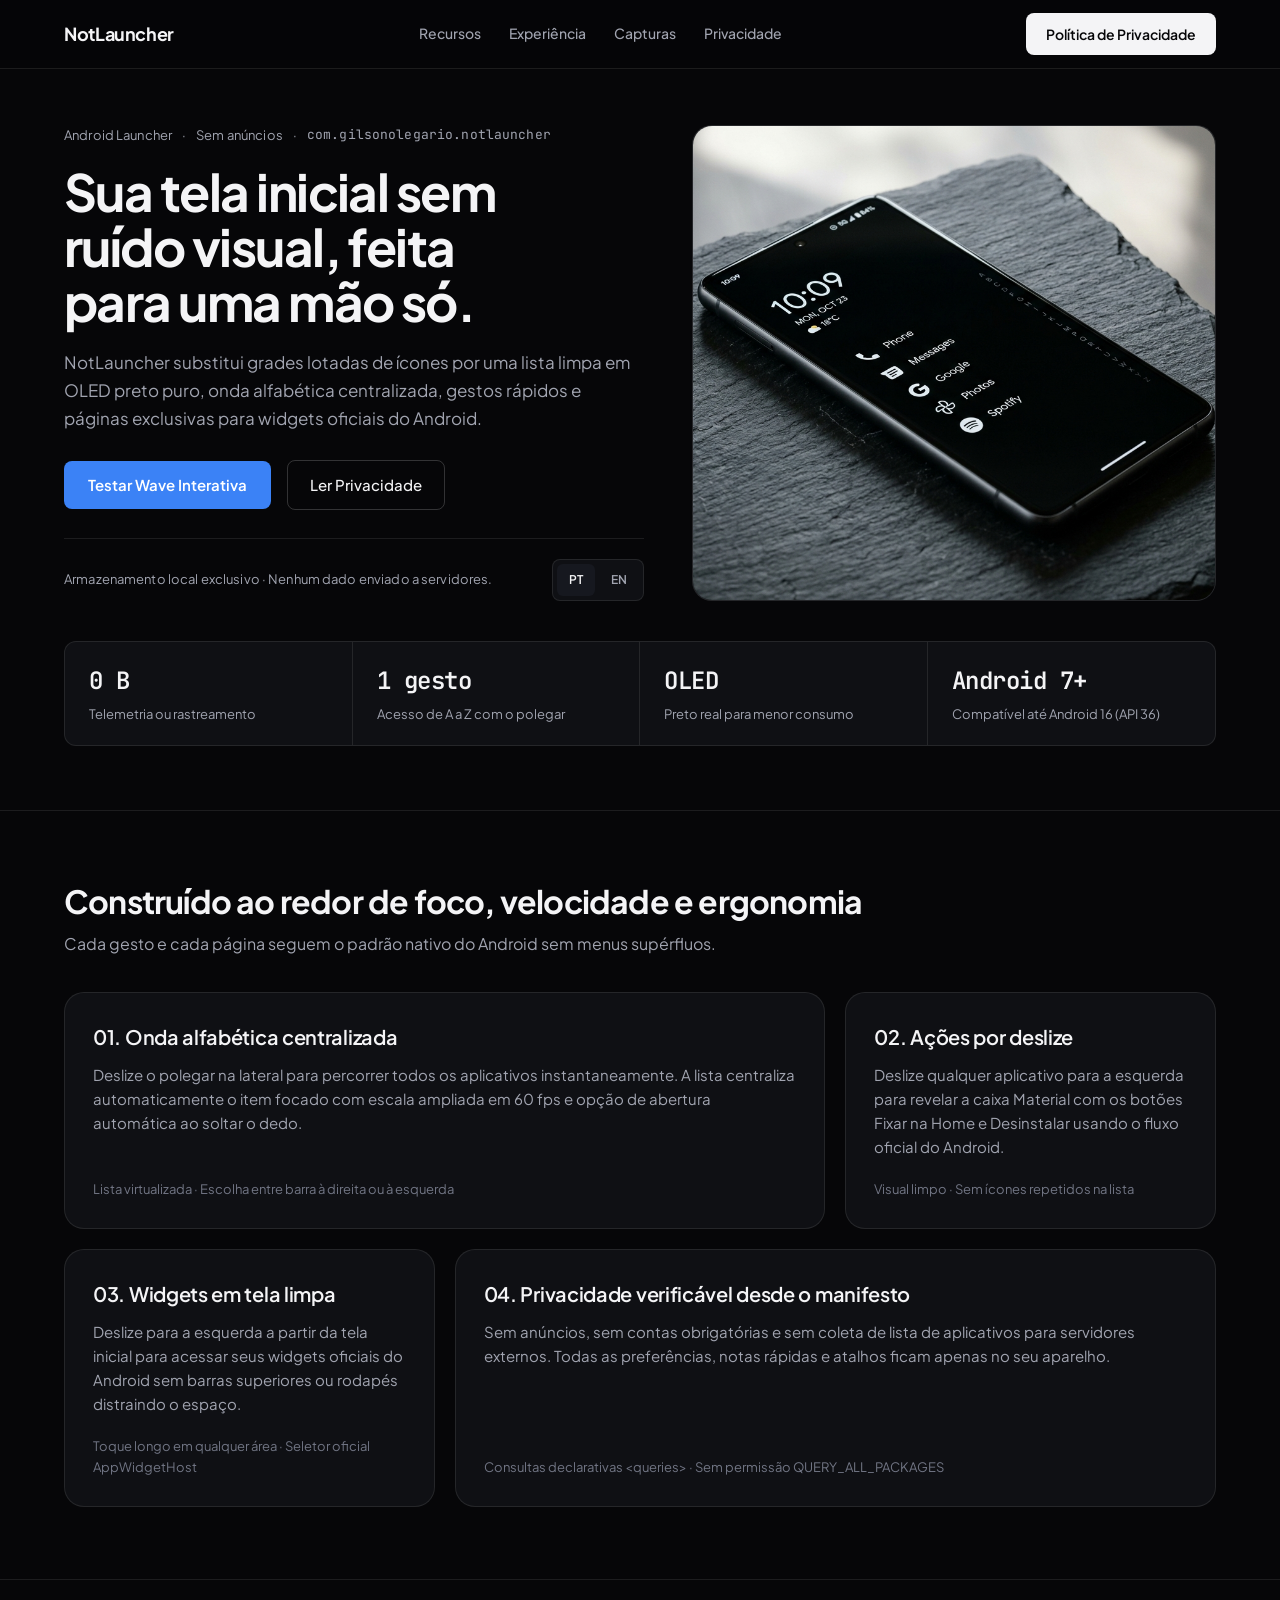
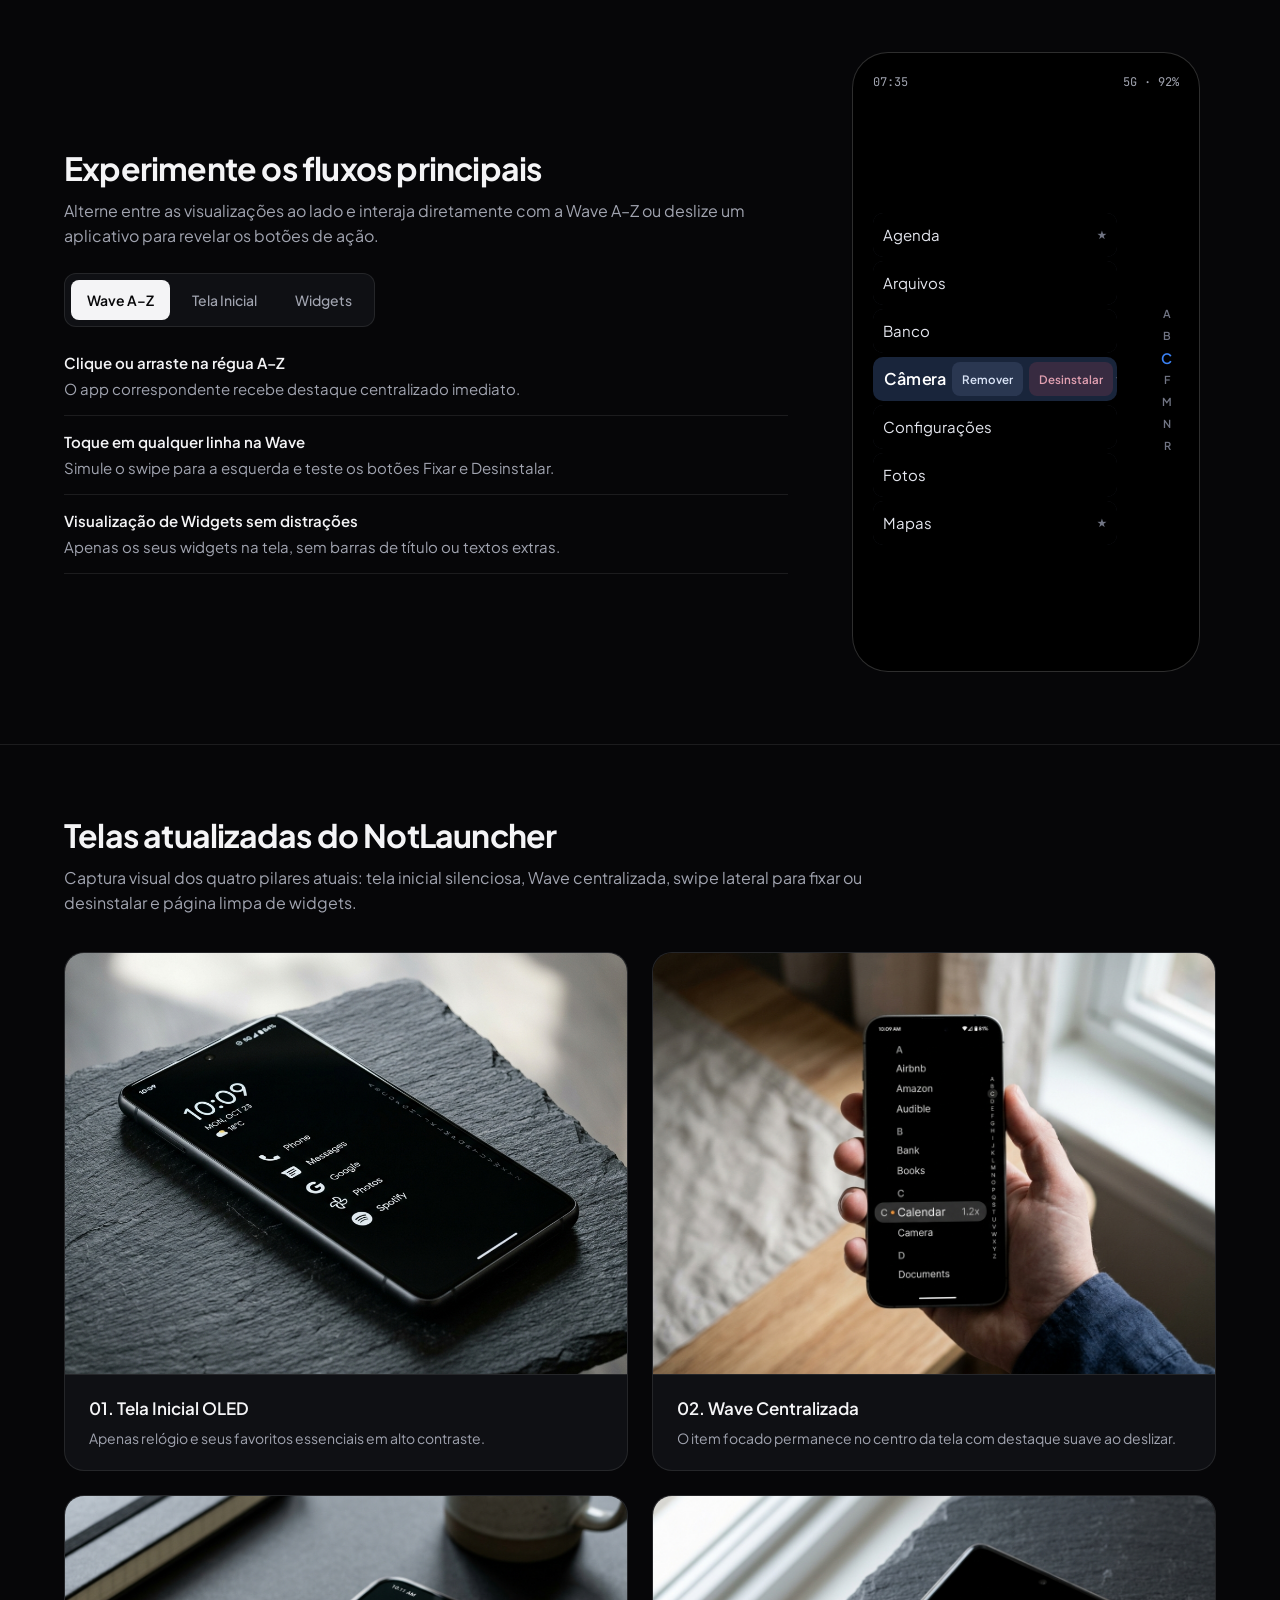
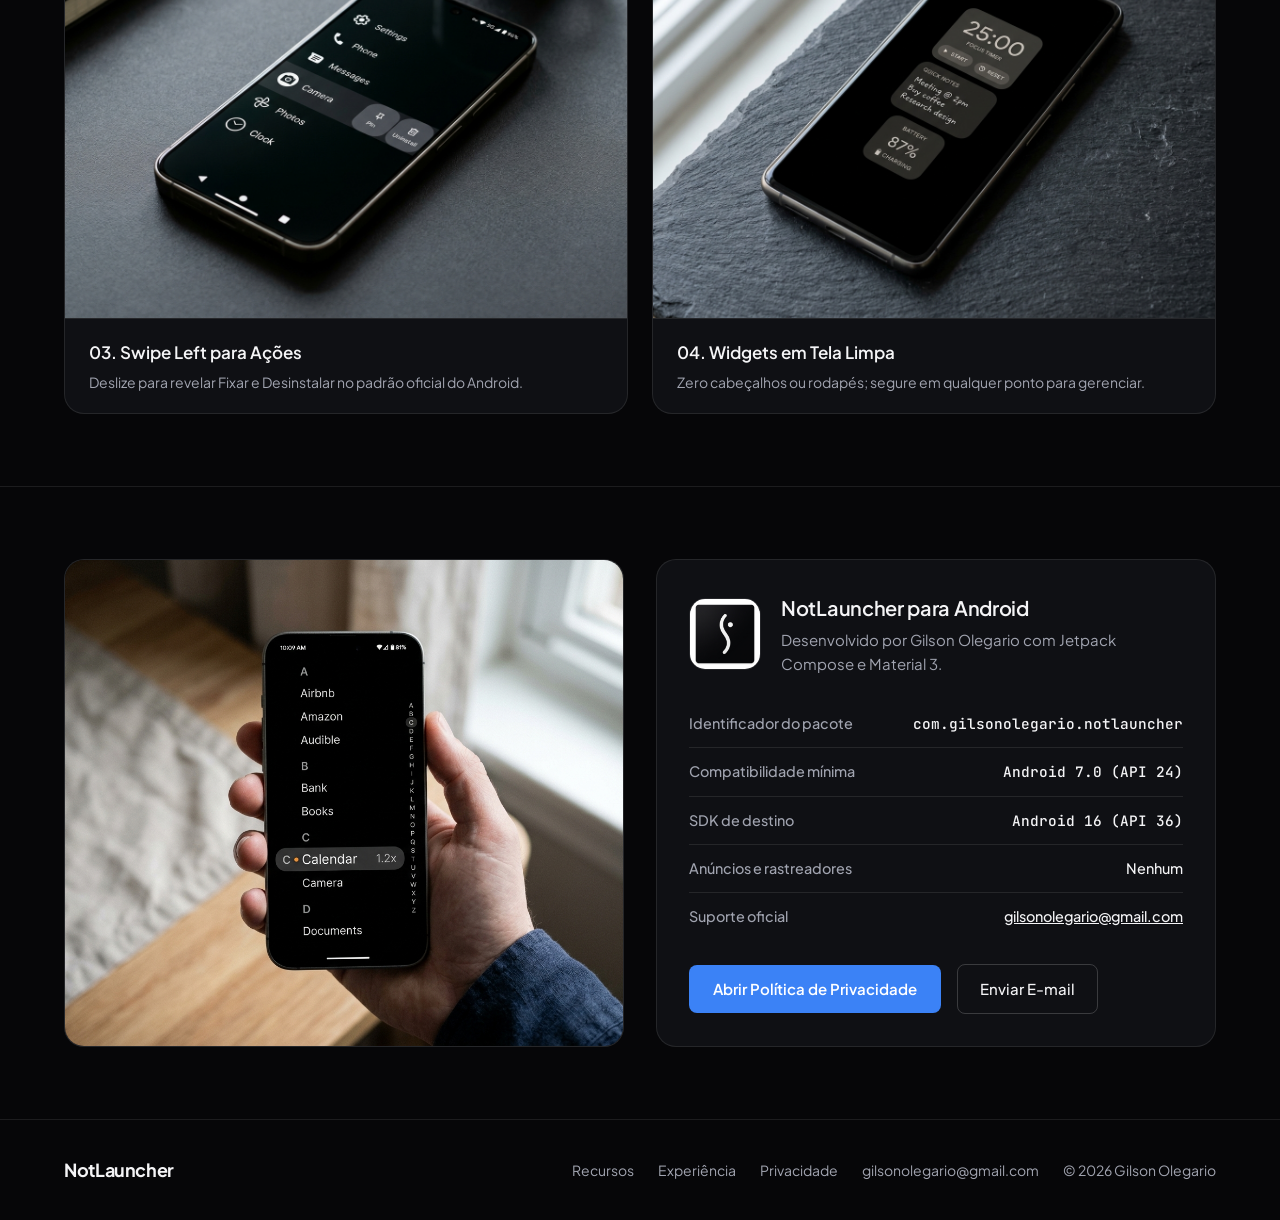
==== index.html @ 13143397 "Site estático do NotLauncher" ====
<!doctype html>
<html lang="pt-BR">
  <head>
    <meta charset="UTF-8" />
    <meta name="viewport" content="width=device-width, initial-scale=1.0" />
    <title>NotLauncher — Minimalist Android Launcher</title>
    <meta
      name="description"
      content="Launcher minimalista OLED preto puro para Android com onda alfabética centralizada, ações rápidas por deslize e widgets nativos em tela limpa."
    />
    <meta property="og:title" content="NotLauncher — Minimalist Android Launcher" />
    <meta
      property="og:description"
      content="Launcher minimalista OLED preto puro para Android com onda alfabética centralizada, ações rápidas por deslize e widgets nativos em tela limpa."
    />
    <meta property="og:type" content="website" />
    <link rel="icon" type="image/jpeg" href="./assets/app-icon.jpg" />
    <link rel="preconnect" href="https://fonts.googleapis.com" />
    <link rel="preconnect" href="https://fonts.gstatic.com" crossorigin />
    <link
      href="https://fonts.googleapis.com/css2?family=JetBrains+Mono:wght@400;500&family=Plus+Jakarta+Sans:wght@400;500;600;700&display=swap"
      rel="stylesheet"
    />
    <link rel="stylesheet" href="./styles.css" />
  </head>
  <body>
    <header class="site-header">
      <div class="container topbar">
        <a href="./index.html" class="brand-wordmark">NotLauncher</a>

        <nav class="nav-links" aria-label="Navegação principal">
          <a href="#recursos" data-i18n="nav_features">Recursos</a>
          <a href="#experiencia" data-i18n="nav_experience">Experiência</a>
          <a href="#screenshots" data-i18n="nav_shots">Capturas</a>
          <a href="./privacy.html" data-i18n="nav_privacy">Privacidade</a>
        </nav>

        <a href="./privacy.html" class="topbar-cta" data-i18n="nav_cta">Política de Privacidade</a>

        <button
          type="button"
          class="mobile-menu-btn"
          id="mobileMenuBtn"
          aria-expanded="false"
          aria-controls="mobileDrawer"
          aria-label="Abrir menu"
        >
          <svg width="20" height="20" viewBox="0 0 24 24" fill="none" stroke="currentColor" stroke-width="2">
            <line x1="4" y1="7" x2="20" y2="7" />
            <line x1="4" y1="12" x2="20" y2="12" />
            <line x1="4" y1="17" x2="20" y2="17" />
          </svg>
        </button>
      </div>

      <div class="mobile-drawer" id="mobileDrawer">
        <a href="#recursos" data-i18n="nav_features">Recursos</a>
        <a href="#experiencia" data-i18n="nav_experience">Experiência</a>
        <a href="#screenshots" data-i18n="nav_shots">Capturas</a>
        <a href="./privacy.html" data-i18n="nav_privacy">Privacidade</a>
      </div>
    </header>

    <main>
      <section class="hero-section">
        <div class="container">
          <div class="hero-grid">
            <div class="hero-copy">
              <div>
                <div class="meta-line">
                  <span>Android Launcher</span>
                  <span aria-hidden="true">·</span>
                  <span data-i18n="meta_free">Sem anúncios</span>
                  <span aria-hidden="true">·</span>
                  <span class="mono">com.gilsonolegario.notlauncher</span>
                </div>

                <h1 class="hero-title" style="margin-top: 18px" data-i18n="hero_title">
                  Sua tela inicial sem ruído visual, feita para uma mão só.
                </h1>

                <p class="hero-subtitle" style="margin-top: 18px" data-i18n="hero_subtitle">
                  NotLauncher substitui grades lotadas de ícones por uma lista limpa em OLED preto puro, onda alfabética centralizada, gestos rápidos e páginas exclusivas para widgets oficiais do Android.
                </p>
              </div>

              <div>
                <div class="hero-actions">
                  <a href="#experiencia" class="btn-primary" data-i18n="hero_cta_primary">Testar Wave Interativa</a>
                  <a href="./privacy.html" class="btn-secondary" data-i18n="hero_cta_secondary">Ler Privacidade</a>
                </div>

                <div class="hero-utility-row" style="margin-top: 28px">
                  <span class="meta-line" data-i18n="hero_note">
                    Armazenamento local exclusivo · Nenhum dado enviado a servidores.
                  </span>

                  <div class="lang-switch" role="group" aria-label="Idioma">
                    <button type="button" class="lang-btn active" data-lang="pt">PT</button>
                    <button type="button" class="lang-btn" data-lang="en">EN</button>
                  </div>
                </div>
              </div>
            </div>

            <div class="hero-media">
              <img
                src="./assets/hero-showcase.jpg"
                alt="Smartphone exibindo a tela inicial minimalista do NotLauncher em preto puro"
                referrerpolicy="no-referrer"
              />
            </div>
          </div>

          <div class="facts-strip">
            <div class="fact-cell">
              <div class="fact-value mono">0 B</div>
              <div class="fact-label" data-i18n="fact_1">Telemetria ou rastreamento</div>
            </div>
            <div class="fact-cell">
              <div class="fact-value mono">1 gesto</div>
              <div class="fact-label" data-i18n="fact_2">Acesso de A a Z com o polegar</div>
            </div>
            <div class="fact-cell">
              <div class="fact-value mono">OLED</div>
              <div class="fact-label" data-i18n="fact_3">Preto real para menor consumo</div>
            </div>
            <div class="fact-cell">
              <div class="fact-value mono">Android 7+</div>
              <div class="fact-label" data-i18n="fact_4">Compatível até Android 16 (API 36)</div>
            </div>
          </div>
        </div>
      </section>

      <section class="section-block" id="recursos">
        <div class="container">
          <div class="section-header">
            <h2 class="section-title" data-i18n="features_title">Construído ao redor de foco, velocidade e ergonomia</h2>
            <p class="section-desc" data-i18n="features_desc">
              Cada gesto e cada página seguem o padrão nativo do Android sem menus supérfluos.
            </p>
          </div>

          <div class="bento-grid">
            <article class="bento-card bento-span-2">
              <div>
                <h3 class="bento-title" data-i18n="f1_title">01. Onda alfabética centralizada</h3>
                <p class="bento-text" data-i18n="f1_desc">
                  Deslize o polegar na lateral para percorrer todos os aplicativos instantaneamente. A lista centraliza automaticamente o item focado com escala ampliada em 60 fps e opção de abertura automática ao soltar o dedo.
                </p>
              </div>
              <div class="bento-meta" data-i18n="f1_meta">Lista virtualizada · Escolha entre barra à direita ou à esquerda</div>
            </article>

            <article class="bento-card">
              <div>
                <h3 class="bento-title" data-i18n="f2_title">02. Ações por deslize</h3>
                <p class="bento-text" data-i18n="f2_desc">
                  Deslize qualquer aplicativo para a esquerda para revelar a caixa Material com os botões Fixar na Home e Desinstalar usando o fluxo oficial do Android.
                </p>
              </div>
              <div class="bento-meta" data-i18n="f2_meta">Visual limpo · Sem ícones repetidos na lista</div>
            </article>

            <article class="bento-card">
              <div>
                <h3 class="bento-title" data-i18n="f3_title">03. Widgets em tela limpa</h3>
                <p class="bento-text" data-i18n="f3_desc">
                  Deslize para a esquerda a partir da tela inicial para acessar seus widgets oficiais do Android sem barras superiores ou rodapés distraindo o espaço.
                </p>
              </div>
              <div class="bento-meta" data-i18n="f3_meta">Toque longo em qualquer área · Seletor oficial AppWidgetHost</div>
            </article>

            <article class="bento-card bento-span-2">
              <div>
                <h3 class="bento-title" data-i18n="f4_title">04. Privacidade verificável desde o manifesto</h3>
                <p class="bento-text" data-i18n="f4_desc">
                  Sem anúncios, sem contas obrigatórias e sem coleta de lista de aplicativos para servidores externos. Todas as preferências, notas rápidas e atalhos ficam apenas no seu aparelho.
                </p>
              </div>
              <div class="bento-meta" data-i18n="f4_meta">Consultas declarativas &lt;queries&gt; · Sem permissão QUERY_ALL_PACKAGES</div>
            </article>
          </div>
        </div>
      </section>

      <section class="section-block" id="experiencia">
        <div class="container">
          <div class="experience-grid">
            <div class="demo-controls">
              <div class="section-header" style="margin-bottom: 0">
                <h2 class="section-title" data-i18n="demo_title">Experimente os fluxos principais</h2>
                <p class="section-desc" data-i18n="demo_desc">
                  Alterne entre as visualizações ao lado e interaja diretamente com a Wave A–Z ou deslize um aplicativo para revelar os botões de ação.
                </p>
              </div>

              <div class="segmented-tabs" role="tablist" aria-label="Telas do NotLauncher">
                <button type="button" class="seg-tab active" data-tab="wave" data-i18n="tab_wave">Wave A–Z</button>
                <button type="button" class="seg-tab" data-tab="home" data-i18n="tab_home">Tela Inicial</button>
                <button type="button" class="seg-tab" data-tab="widgets" data-i18n="tab_widgets">Widgets</button>
              </div>

              <ul class="demo-notes">
                <li>
                  <strong data-i18n="hint_1_title">Clique ou arraste na régua A–Z</strong>
                  <span data-i18n="hint_1_desc">O app correspondente recebe destaque centralizado imediato.</span>
                </li>
                <li>
                  <strong data-i18n="hint_2_title">Toque em qualquer linha na Wave</strong>
                  <span data-i18n="hint_2_desc">Simule o swipe para a esquerda e teste os botões Fixar e Desinstalar.</span>
                </li>
                <li>
                  <strong data-i18n="hint_3_title">Visualização de Widgets sem distrações</strong>
                  <span data-i18n="hint_3_desc">Apenas os seus widgets na tela, sem barras de título ou textos extras.</span>
                </li>
              </ul>
            </div>

            <div class="phone-frame" aria-label="Simulação interativa do NotLauncher">
              <div class="phone-statusbar mono">
                <span id="simClock">10:09</span>
                <span>5G · 92%</span>
              </div>

              <div class="phone-screen" id="phoneScreen"></div>
            </div>
          </div>
        </div>
      </section>

      <section class="section-block" id="screenshots">
        <div class="container">
          <div class="section-header">
            <h2 class="section-title" data-i18n="shots_title">Telas atualizadas do NotLauncher</h2>
            <p class="section-desc" data-i18n="shots_desc">
              Captura visual dos quatro pilares atuais: tela inicial silenciosa, Wave centralizada, swipe lateral para fixar ou desinstalar e página limpa de widgets.
            </p>
          </div>

          <div class="shots-grid">
            <figure class="shot-card">
              <div class="shot-media">
                <img
                  src="./assets/hero-showcase.jpg"
                  alt="Tela inicial minimalista do NotLauncher em preto OLED"
                  referrerpolicy="no-referrer"
                />
              </div>
              <figcaption class="shot-caption">
                <h3 data-i18n="shot1_title">01. Tela Inicial OLED</h3>
                <p data-i18n="shot1_desc">Apenas relógio e seus favoritos essenciais em alto contraste.</p>
              </figcaption>
            </figure>

            <figure class="shot-card">
              <div class="shot-media">
                <img
                  src="./assets/wave-detail.jpg"
                  alt="Gaveta alfabética centralizada verticalmente com item ampliado"
                  referrerpolicy="no-referrer"
                />
              </div>
              <figcaption class="shot-caption">
                <h3 data-i18n="shot2_title">02. Wave Centralizada</h3>
                <p data-i18n="shot2_desc">O item focado permanece no centro da tela com destaque suave ao deslizar.</p>
              </figcaption>
            </figure>

            <figure class="shot-card">
              <div class="shot-media">
                <img
                  src="./assets/shot-swipe.jpg"
                  alt="Swipe para a esquerda revelando botões Material de Fixar e Desinstalar"
                  referrerpolicy="no-referrer"
                />
              </div>
              <figcaption class="shot-caption">
                <h3 data-i18n="shot3_title">03. Swipe Left para Ações</h3>
                <p data-i18n="shot3_desc">Deslize para revelar Fixar e Desinstalar no padrão oficial do Android.</p>
              </figcaption>
            </figure>

            <figure class="shot-card">
              <div class="shot-media">
                <img
                  src="./assets/shot-widgets.jpg"
                  alt="Página de widgets limpa exibindo somente os cartões de widget"
                  referrerpolicy="no-referrer"
                />
              </div>
              <figcaption class="shot-caption">
                <h3 data-i18n="shot4_title">04. Widgets em Tela Limpa</h3>
                <p data-i18n="shot4_desc">Zero cabeçalhos ou rodapés; segure em qualquer ponto para gerenciar.</p>
              </figcaption>
            </figure>
          </div>
        </div>
      </section>

      <section class="section-block" id="especificacoes">
        <div class="container">
          <div class="showcase-split">
            <div class="showcase-photo">
              <img
                src="./assets/wave-detail.jpg"
                alt="Detalhe da gaveta alfabética do NotLauncher com item focado no centro da tela"
                referrerpolicy="no-referrer"
              />
            </div>

            <div class="spec-panel">
              <div>
                <div class="brand-mark-row">
                  <img
                    src="./assets/app-icon.jpg"
                    alt="Ícone oficial minimalista do NotLauncher"
                    class="brand-icon-img"
                    referrerpolicy="no-referrer"
                  />
                  <div>
                    <h2 class="bento-title">NotLauncher para Android</h2>
                    <p class="bento-text" style="margin-top: 4px" data-i18n="spec_subtitle">
                      Desenvolvido por Gilson Olegario com Jetpack Compose e Material 3.
                    </p>
                  </div>
                </div>

                <table class="spec-table" style="margin-top: 24px">
                  <tbody>
                    <tr>
                      <th data-i18n="spec_pkg">Identificador do pacote</th>
                      <td class="mono">com.gilsonolegario.notlauncher</td>
                    </tr>
                    <tr>
                      <th data-i18n="spec_min">Compatibilidade mínima</th>
                      <td class="mono">Android 7.0 (API 24)</td>
                    </tr>
                    <tr>
                      <th data-i18n="spec_target">SDK de destino</th>
                      <td class="mono">Android 16 (API 36)</td>
                    </tr>
                    <tr>
                      <th data-i18n="spec_ads">Anúncios e rastreadores</th>
                      <td data-i18n="spec_none">Nenhum</td>
                    </tr>
                    <tr>
                      <th data-i18n="spec_contact">Suporte oficial</th>
                      <td><a href="mailto:gilsonolegario@gmail.com">gilsonolegario@gmail.com</a></td>
                    </tr>
                  </tbody>
                </table>
              </div>

              <div class="hero-actions">
                <a href="./privacy.html" class="btn-primary" data-i18n="spec_privacy_btn">Abrir Política de Privacidade</a>
                <a href="mailto:gilsonolegario@gmail.com" class="btn-secondary" data-i18n="spec_contact_btn">Enviar E-mail</a>
              </div>
            </div>
          </div>
        </div>
      </section>
    </main>

    <footer class="site-footer">
      <div class="container footer-row">
        <span class="brand-wordmark">NotLauncher</span>

        <div class="footer-links">
          <a href="#recursos" data-i18n="nav_features">Recursos</a>
          <a href="#experiencia" data-i18n="nav_experience">Experiência</a>
          <a href="./privacy.html" data-i18n="nav_privacy">Privacidade</a>
          <a href="mailto:gilsonolegario@gmail.com">gilsonolegario@gmail.com</a>
          <span>© 2026 Gilson Olegario</span>
        </div>
      </div>
    </footer>

    <script src="./app.js"></script>
  </body>
</html>
---- styles.css ----
:root {
  --bg-canvas: #060608;
  --bg-surface: #0f1014;
  --bg-surface-elevated: #16181f;
  --border-hairline: rgba(255, 255, 255, 0.09);
  --border-strong: rgba(255, 255, 255, 0.18);
  --text-primary: #f4f4f6;
  --text-secondary: #a1a4b0;
  --text-muted: #717584;
  --accent: #3b82f6;
  --accent-hover: #2563eb;
  --accent-fg: #ffffff;
  --danger-bg: rgba(239, 68, 68, 0.16);
  --danger-fg: #fca5a5;
  --radius-lg: 20px;
  --radius-md: 12px;
  --radius-sm: 8px;
  --ease-out: cubic-bezier(0.16, 1, 0.3, 1);
}

*,
*::before,
*::after {
  box-sizing: border-box;
}

html {
  scroll-behavior: smooth;
  background-color: var(--bg-canvas);
  color: var(--text-primary);
  font-family: 'Plus Jakarta Sans', -apple-system, BlinkMacSystemFont, sans-serif;
  -webkit-font-smoothing: antialiased;
  -moz-osx-font-smoothing: grayscale;
}

body {
  margin: 0;
  background-color: var(--bg-canvas);
  color: var(--text-primary);
  line-height: 1.6;
  font-size: 16px;
}

img {
  display: block;
  max-width: 100%;
}

a {
  color: inherit;
}

button {
  font-family: inherit;
  cursor: pointer;
}

:focus-visible {
  outline: 2px solid var(--accent);
  outline-offset: 2px;
}

.tabular-nums {
  font-variant-numeric: tabular-nums;
}

.mono {
  font-family: 'JetBrains Mono', ui-monospace, SFMono-Regular, monospace;
  font-variant-numeric: tabular-nums;
}

.container {
  width: 100%;
  max-width: 1200px;
  margin-inline: auto;
  padding-inline: 24px;
}

/* ─── Top Bar Contract: 3 zones separated cleanly ─────────────────────────── */
.site-header {
  position: sticky;
  top: 0;
  z-index: 40;
  background: rgba(6, 6, 8, 0.86);
  backdrop-filter: blur(12px);
  -webkit-backdrop-filter: blur(12px);
  border-bottom: 1px solid var(--border-hairline);
}

.topbar {
  display: flex;
  align-items: center;
  justify-content: space-between;
  gap: 32px;
  min-height: 68px;
}

.brand-wordmark {
  font-size: 1.125rem;
  font-weight: 700;
  letter-spacing: -0.02em;
  text-decoration: none;
  white-space: nowrap;
  flex-shrink: 0;
  color: var(--text-primary);
}

.nav-links {
  display: flex;
  align-items: center;
  gap: 28px;
}

.nav-links a {
  font-size: 0.875rem;
  font-weight: 500;
  color: var(--text-secondary);
  text-decoration: none;
  white-space: nowrap;
  flex-shrink: 0;
  padding-block: 6px;
  border-bottom: 1px solid transparent;
  transition: color 160ms var(--ease-out), border-color 160ms var(--ease-out);
}

.nav-links a:hover {
  color: var(--text-primary);
  border-bottom-color: var(--border-strong);
}

.topbar-cta {
  display: inline-flex;
  align-items: center;
  justify-content: center;
  padding: 10px 20px;
  border-radius: var(--radius-sm);
  background: var(--text-primary);
  color: #060608;
  font-size: 0.875rem;
  font-weight: 600;
  text-decoration: none;
  white-space: nowrap;
  flex-shrink: 0;
  transition: opacity 160ms var(--ease-out), transform 160ms var(--ease-out);
}

.topbar-cta:hover {
  opacity: 0.9;
}

.mobile-menu-btn {
  display: none;
  align-items: center;
  justify-content: center;
  width: 44px;
  height: 44px;
  border-radius: var(--radius-sm);
  border: 1px solid var(--border-hairline);
  background: var(--bg-surface);
  color: var(--text-primary);
}

.mobile-drawer {
  display: none;
  border-top: 1px solid var(--border-hairline);
  background: var(--bg-surface);
  padding: 16px 24px 24px;
}

.mobile-drawer.open {
  display: flex;
  flex-direction: column;
  gap: 12px;
}

.mobile-drawer a {
  padding-block: 10px;
  text-decoration: none;
  font-size: 0.95rem;
  font-weight: 500;
  color: var(--text-secondary);
  border-bottom: 1px solid var(--border-hairline);
}

/* ─── Hero Section ────────────────────────────────────────────────────────── */
.hero-section {
  padding-top: 56px;
  padding-bottom: 64px;
}

.hero-grid {
  display: grid;
  grid-template-columns: minmax(0, 1.05fr) minmax(0, 0.95fr);
  gap: 48px;
  align-items: stretch;
}

.hero-copy {
  display: flex;
  flex-direction: column;
  justify-content: space-between;
  gap: 28px;
}

.meta-line {
  display: flex;
  flex-wrap: wrap;
  align-items: center;
  gap: 10px;
  font-size: 0.8125rem;
  color: var(--text-secondary);
  letter-spacing: 0.01em;
}

.hero-title {
  margin: 0;
  font-size: clamp(2.25rem, 4vw, 3.75rem);
  font-weight: 700;
  line-height: 1.08;
  letter-spacing: -0.03em;
  text-wrap: balance;
  color: var(--text-primary);
}

.hero-subtitle {
  margin: 0;
  max-width: 58ch;
  font-size: 1.0625rem;
  line-height: 1.65;
  color: var(--text-secondary);
}

.hero-actions {
  display: flex;
  flex-wrap: wrap;
  align-items: center;
  gap: 16px;
}

.btn-primary {
  display: inline-flex;
  align-items: center;
  justify-content: center;
  min-height: 46px;
  padding: 12px 24px;
  border-radius: var(--radius-sm);
  border: 0;
  background: var(--accent);
  color: var(--accent-fg);
  font-size: 0.9375rem;
  font-weight: 600;
  text-decoration: none;
  white-space: nowrap;
  transition: background-color 160ms var(--ease-out);
}

.btn-primary:hover {
  background: var(--accent-hover);
}

.btn-secondary {
  display: inline-flex;
  align-items: center;
  justify-content: center;
  min-height: 46px;
  padding: 12px 22px;
  border-radius: var(--radius-sm);
  border: 1px solid var(--border-strong);
  background: transparent;
  color: var(--text-primary);
  font-size: 0.9375rem;
  font-weight: 500;
  text-decoration: none;
  white-space: nowrap;
  transition: background-color 160ms var(--ease-out), border-color 160ms var(--ease-out);
}

.btn-secondary:hover {
  background: var(--bg-surface-elevated);
}

.hero-utility-row {
  display: flex;
  align-items: center;
  justify-content: space-between;
  gap: 16px;
  padding-top: 20px;
  border-top: 1px solid var(--border-hairline);
}

.lang-switch {
  display: inline-flex;
  align-items: center;
  gap: 4px;
  padding: 4px;
  border-radius: var(--radius-sm);
  background: var(--bg-surface);
  border: 1px solid var(--border-hairline);
}

.lang-btn {
  min-height: 32px;
  padding: 4px 12px;
  border-radius: 6px;
  border: 0;
  background: transparent;
  color: var(--text-secondary);
  font-size: 0.75rem;
  font-weight: 600;
  white-space: nowrap;
  transition: background-color 140ms var(--ease-out), color 140ms var(--ease-out);
}

.lang-btn.active {
  background: var(--bg-surface-elevated);
  color: var(--text-primary);
}

.hero-media {
  position: relative;
  border-radius: var(--radius-lg);
  overflow: hidden;
  border: 1px solid var(--border-hairline);
  background: var(--bg-surface);
  min-height: 360px;
}

.hero-media img {
  width: 100%;
  height: 100%;
  object-fit: cover;
}

/* 4-column metrics row directly below Hero split */
.facts-strip {
  margin-top: 40px;
  display: grid;
  grid-template-columns: repeat(4, minmax(0, 1fr));
  border: 1px solid var(--border-hairline);
  border-radius: var(--radius-md);
  background: var(--bg-surface);
  overflow: hidden;
}

.fact-cell {
  padding: 20px 24px;
  border-right: 1px solid var(--border-hairline);
}

.fact-cell:last-child {
  border-right: 0;
}

.fact-value {
  font-size: 1.5rem;
  font-weight: 600;
  letter-spacing: -0.02em;
  color: var(--text-primary);
}

.fact-label {
  margin-top: 4px;
  font-size: 0.8125rem;
  color: var(--text-secondary);
}

/* ─── Section Shared ──────────────────────────────────────────────────────── */
.section-block {
  padding-block: 72px;
  border-top: 1px solid var(--border-hairline);
}

.section-header {
  display: flex;
  flex-direction: column;
  gap: 10px;
  max-width: 68ch;
  margin-bottom: 36px;
}

.section-title {
  margin: 0;
  font-size: clamp(1.625rem, 2.5vw, 2.25rem);
  font-weight: 700;
  letter-spacing: -0.025em;
  line-height: 1.18;
  text-wrap: balance;
}

.section-desc {
  margin: 0;
  font-size: 1rem;
  color: var(--text-secondary);
}

/* ─── Bento Grid Capabilities ─────────────────────────────────────────────── */
.bento-grid {
  display: grid;
  grid-template-columns: repeat(3, minmax(0, 1fr));
  gap: 20px;
}

.bento-card {
  display: flex;
  flex-direction: column;
  justify-content: space-between;
  gap: 20px;
  padding: 28px;
  border-radius: var(--radius-lg);
  border: 1px solid var(--border-hairline);
  background: var(--bg-surface);
}

.bento-span-2 {
  grid-column: span 2;
}

.bento-title {
  margin: 0;
  font-size: 1.25rem;
  font-weight: 600;
  letter-spacing: -0.015em;
  color: var(--text-primary);
}

.bento-text {
  margin: 10px 0 0;
  font-size: 0.9375rem;
  color: var(--text-secondary);
  line-height: 1.6;
}

.bento-meta {
  font-size: 0.8125rem;
  color: var(--text-muted);
}

/* ─── Interactive Experience Demo ─────────────────────────────────────────── */
.experience-grid {
  display: grid;
  grid-template-columns: minmax(0, 1fr) minmax(300px, 380px);
  gap: 48px;
  align-items: center;
}

.demo-controls {
  display: flex;
  flex-direction: column;
  gap: 24px;
}

.segmented-tabs {
  display: inline-flex;
  flex-wrap: wrap;
  gap: 6px;
  padding: 6px;
  border-radius: var(--radius-md);
  background: var(--bg-surface);
  border: 1px solid var(--border-hairline);
  align-self: flex-start;
}

.seg-tab {
  min-height: 40px;
  padding: 8px 16px;
  border-radius: var(--radius-sm);
  border: 0;
  background: transparent;
  color: var(--text-secondary);
  font-size: 0.875rem;
  font-weight: 500;
  white-space: nowrap;
  transition: background-color 160ms var(--ease-out), color 160ms var(--ease-out);
}

.seg-tab.active {
  background: var(--text-primary);
  color: #060608;
  font-weight: 600;
}

.demo-notes {
  display: flex;
  flex-direction: column;
  gap: 14px;
  margin: 0;
  padding: 0;
  list-style: none;
}

.demo-notes li {
  padding-bottom: 14px;
  border-bottom: 1px solid var(--border-hairline);
  font-size: 0.9375rem;
  color: var(--text-secondary);
}

.demo-notes li strong {
  display: block;
  margin-bottom: 2px;
  color: var(--text-primary);
  font-weight: 600;
}

.phone-frame {
  width: 100%;
  max-width: 348px;
  height: 620px;
  margin-inline: auto;
  border-radius: 36px;
  border: 1px solid var(--border-strong);
  background: #000000;
  padding: 20px;
  display: flex;
  flex-direction: column;
  position: relative;
  overflow: hidden;
  user-select: none;
}

.phone-statusbar {
  display: flex;
  align-items: center;
  justify-content: space-between;
  font-size: 0.75rem;
  color: var(--text-secondary);
  margin-bottom: 16px;
}

.phone-screen {
  flex: 1;
  min-height: 0;
  position: relative;
  display: flex;
  flex-direction: column;
}

.phone-home-clock {
  margin-top: 24px;
  font-size: 3rem;
  font-weight: 300;
  letter-spacing: -0.04em;
  line-height: 1;
  color: #ffffff;
}

.phone-home-date {
  margin-top: 6px;
  font-size: 0.875rem;
  color: var(--text-secondary);
}

.phone-fav-list {
  margin-top: auto;
  margin-bottom: 20px;
  display: flex;
  flex-direction: column;
  gap: 8px;
}

.phone-fav-item {
  display: flex;
  align-items: center;
  justify-content: space-between;
  padding: 10px 12px;
  border-radius: 10px;
  color: #f4f4f6;
  font-size: 1rem;
  transition: background-color 140ms var(--ease-out);
}

.phone-fav-item:hover {
  background: rgba(255, 255, 255, 0.06);
}

.phone-wave-stage {
  flex: 1;
  min-height: 0;
  display: flex;
  align-items: center;
  position: relative;
  gap: 8px;
}

.phone-wave-list {
  flex: 1;
  display: flex;
  flex-direction: column;
  justify-content: center;
  gap: 4px;
  padding-right: 30px;
}

.wave-app-row {
  position: relative;
  height: 44px;
  border-radius: 10px;
  overflow: hidden;
}

.wave-app-actions {
  position: absolute;
  inset: 0;
  display: flex;
  align-items: center;
  justify-content: flex-end;
  gap: 6px;
  padding-right: 4px;
  background: #14161c;
}

.wave-action-btn {
  height: 34px;
  padding: 0 10px;
  border-radius: 8px;
  border: 0;
  font-size: 0.72rem;
  font-weight: 600;
  white-space: nowrap;
}

.wave-action-pin {
  background: #272b36;
  color: #f4f4f6;
}

.wave-action-del {
  background: var(--danger-bg);
  color: var(--danger-fg);
}

.wave-app-front {
  position: relative;
  z-index: 2;
  height: 100%;
  width: 100%;
  display: flex;
  align-items: center;
  justify-content: space-between;
  padding: 0 10px;
  background: #000000;
  color: #e4e6ee;
  font-size: 0.9375rem;
  border-radius: 10px;
  transform-origin: left center;
  transition: transform 220ms var(--ease-out), background-color 160ms var(--ease-out), color 160ms var(--ease-out);
  cursor: pointer;
}

.wave-app-row.focused .wave-app-front {
  transform: scale(1.08);
  color: #ffffff;
  font-weight: 600;
  background: rgba(59, 130, 246, 0.14);
}

.wave-app-row.swiped .wave-app-front {
  transform: translateX(-146px);
}

.wave-rail {
  width: 24px;
  display: flex;
  flex-direction: column;
  align-items: center;
  gap: 2px;
  touch-action: none;
}

.wave-letter-btn {
  width: 22px;
  height: 20px;
  padding: 0;
  border: 0;
  background: transparent;
  color: var(--text-muted);
  font-size: 0.6875rem;
  font-weight: 600;
  border-radius: 4px;
  transition: color 120ms var(--ease-out), transform 120ms var(--ease-out);
}

.wave-letter-btn.active {
  color: var(--accent);
  transform: scale(1.3);
}

.phone-widgets-clean {
  display: flex;
  flex-direction: column;
  gap: 12px;
  padding-top: 8px;
}

.widget-clean-card {
  border-radius: 16px;
  border: 1px solid rgba(255, 255, 255, 0.08);
  background: #0f1014;
  padding: 16px;
}

.widget-clean-title {
  font-size: 0.75rem;
  color: var(--text-muted);
}

.widget-clean-value {
  margin-top: 4px;
  font-size: 1.75rem;
  font-weight: 300;
  color: #ffffff;
}

/* ─── Detail Showcase + Brand Icon ────────────────────────────────────────── */
.showcase-split {
  display: grid;
  grid-template-columns: minmax(0, 1fr) minmax(0, 1fr);
  gap: 32px;
  align-items: stretch;
}

.showcase-photo {
  border-radius: var(--radius-lg);
  overflow: hidden;
  border: 1px solid var(--border-hairline);
  background: var(--bg-surface);
  min-height: 320px;
}

.showcase-photo img {
  width: 100%;
  height: 100%;
  object-fit: cover;
}

.spec-panel {
  display: flex;
  flex-direction: column;
  justify-content: space-between;
  gap: 24px;
  padding: 32px;
  border-radius: var(--radius-lg);
  border: 1px solid var(--border-hairline);
  background: var(--bg-surface);
}

.brand-mark-row {
  display: flex;
  align-items: center;
  gap: 20px;
}

.brand-icon-img {
  width: 72px;
  height: 72px;
  border-radius: 16px;
  border: 1px solid var(--border-hairline);
  object-fit: cover;
  flex-shrink: 0;
}

.spec-table {
  width: 100%;
  border-collapse: collapse;
}

.spec-table tr {
  border-bottom: 1px solid var(--border-hairline);
}

.spec-table tr:last-child {
  border-bottom: 0;
}

.spec-table th,
.spec-table td {
  padding: 12px 0;
  text-align: left;
  font-size: 0.9rem;
}

.spec-table th {
  font-weight: 500;
  color: var(--text-secondary);
}

.spec-table td {
  text-align: right;
  color: var(--text-primary);
  font-weight: 500;
}

/* ─── Privacy Page ────────────────────────────────────────────────────────── */
.legal-article {
  max-width: 76ch;
  padding-block: 56px 80px;
}

.legal-section {
  padding-block: 28px;
  border-top: 1px solid var(--border-hairline);
}

.legal-section h2 {
  margin: 0 0 12px;
  font-size: 1.25rem;
  font-weight: 600;
}

.legal-section p,
.legal-section li {
  color: var(--text-secondary);
  line-height: 1.7;
}

.legal-section ul {
  margin: 10px 0 0;
  padding-left: 20px;
}

.legal-section li + li {
  margin-top: 8px;
}

/* ─── Screenshots Gallery ────────────────────────────────────────────────── */
.shots-grid {
  display: grid;
  grid-template-columns: repeat(2, minmax(0, 1fr));
  gap: 24px;
}

.shot-card {
  margin: 0;
  border-radius: var(--radius-lg);
  border: 1px solid var(--border-hairline);
  background: var(--bg-surface);
  overflow: hidden;
  display: flex;
  flex-direction: column;
}

.shot-media {
  aspect-ratio: 4 / 3;
  width: 100%;
  overflow: hidden;
  background: #000000;
}

.shot-media img {
  width: 100%;
  height: 100%;
  object-fit: cover;
  transition: transform 280ms var(--ease-out);
}

.shot-card:hover .shot-media img {
  transform: scale(1.02);
}

.shot-caption {
  padding: 20px 24px;
  border-top: 1px solid var(--border-hairline);
}

.shot-caption h3 {
  margin: 0;
  font-size: 1.0625rem;
  font-weight: 600;
  color: var(--text-primary);
}

.shot-caption p {
  margin: 6px 0 0;
  font-size: 0.875rem;
  color: var(--text-secondary);
  line-height: 1.55;
}

/* ─── Quiet Footer ────────────────────────────────────────────────────────── */
.site-footer {
  border-top: 1px solid var(--border-hairline);
  padding-block: 36px;
}

.footer-row {
  display: flex;
  flex-wrap: wrap;
  align-items: center;
  justify-content: space-between;
  gap: 20px;
}

.footer-links {
  display: flex;
  flex-wrap: wrap;
  align-items: center;
  gap: 24px;
  font-size: 0.875rem;
  color: var(--text-secondary);
}

.footer-links a {
  text-decoration: none;
  transition: color 150ms var(--ease-out);
}

.footer-links a:hover {
  color: var(--text-primary);
}

/* ─── Responsive ──────────────────────────────────────────────────────────── */
@media (max-width: 960px) {
  .hero-grid,
  .experience-grid,
  .showcase-split,
  .shots-grid {
    grid-template-columns: 1fr;
  }

  .bento-grid {
    grid-template-columns: 1fr;
  }

  .bento-span-2 {
    grid-column: span 1;
  }

  .facts-strip {
    grid-template-columns: repeat(2, minmax(0, 1fr));
  }

  .fact-cell:nth-child(2) {
    border-right: 0;
  }

  .fact-cell:nth-child(1),
  .fact-cell:nth-child(2) {
    border-bottom: 1px solid var(--border-hairline);
  }
}

@media (max-width: 760px) {
  .nav-links,
  .topbar-cta {
    display: none;
  }

  .mobile-menu-btn {
    display: inline-flex;
  }

  .facts-strip {
    grid-template-columns: 1fr;
  }

  .fact-cell {
    border-right: 0;
    border-bottom: 1px solid var(--border-hairline);
  }

  .fact-cell:last-child {
    border-bottom: 0;
  }
}

@media (prefers-reduced-motion: reduce) {
  html {
    scroll-behavior: auto;
  }
  *,
  *::before,
  *::after {
    transition-duration: 0.01ms !important;
  }
}
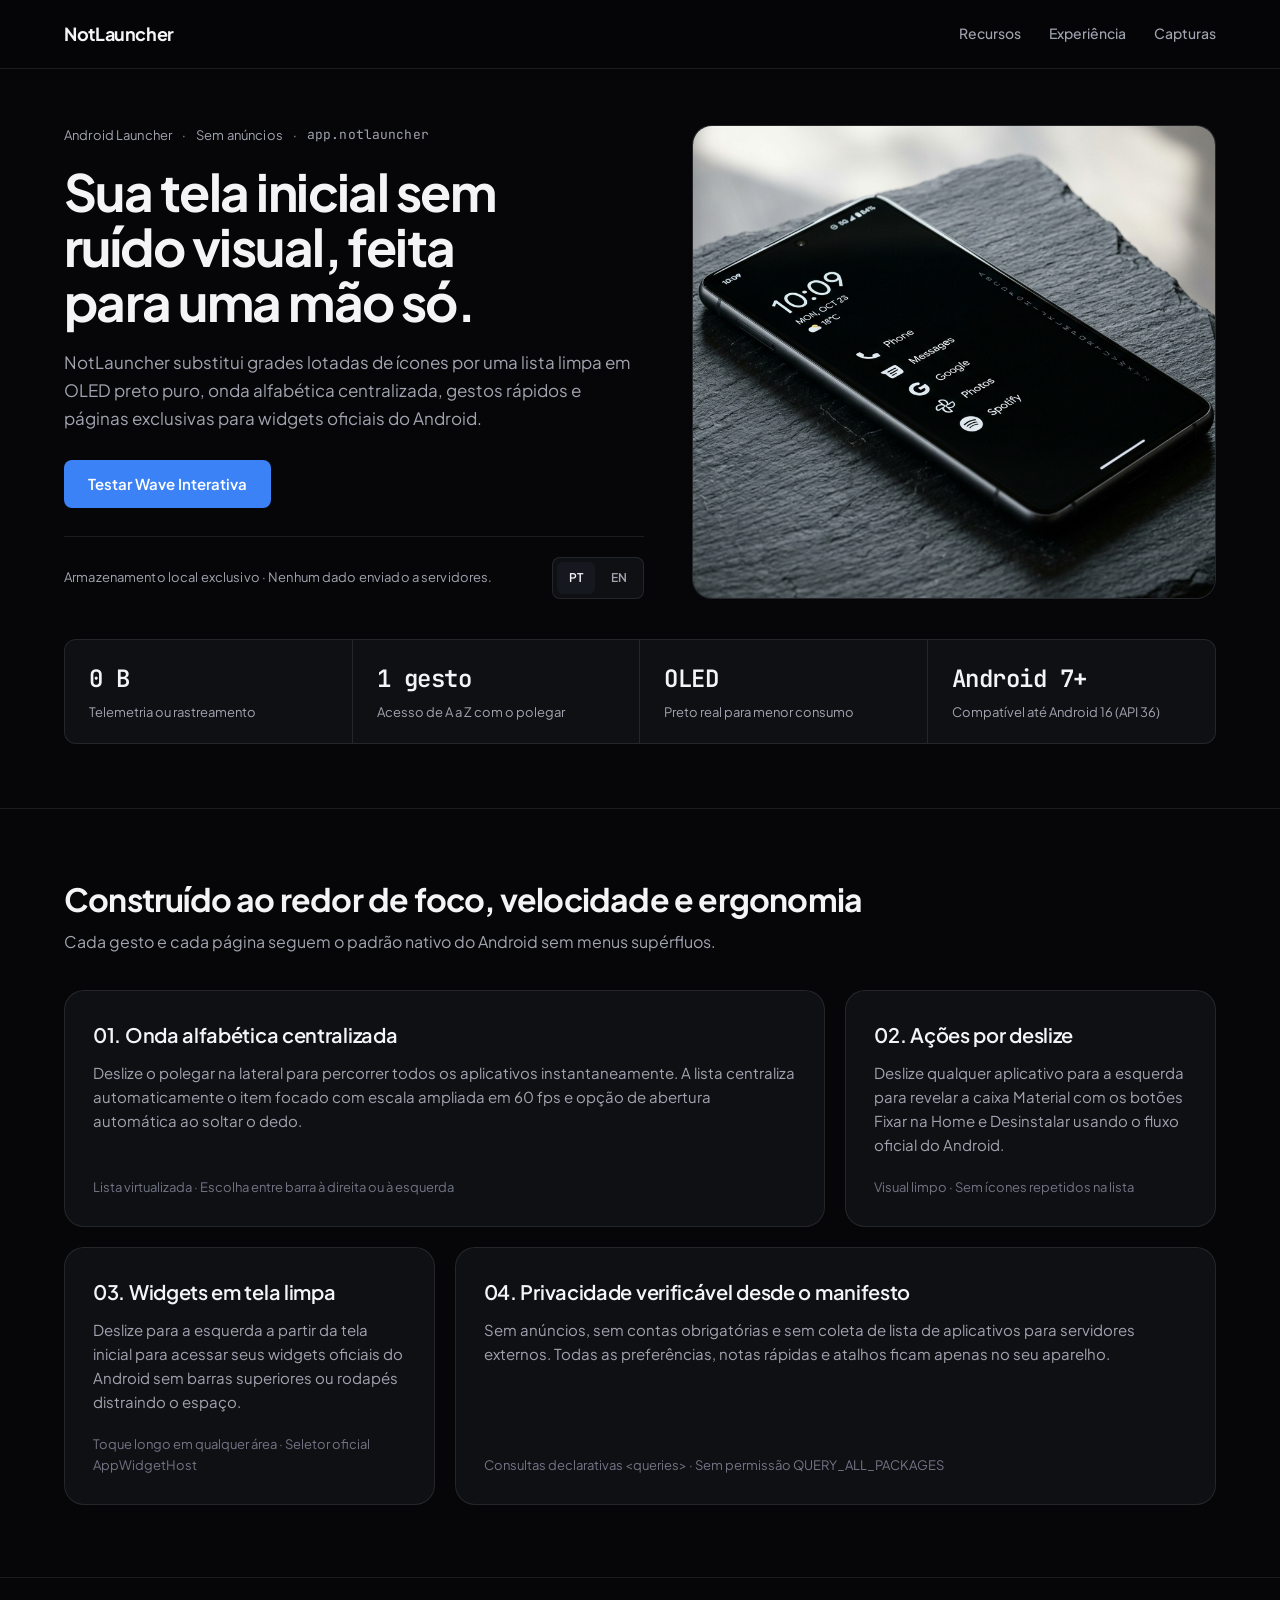
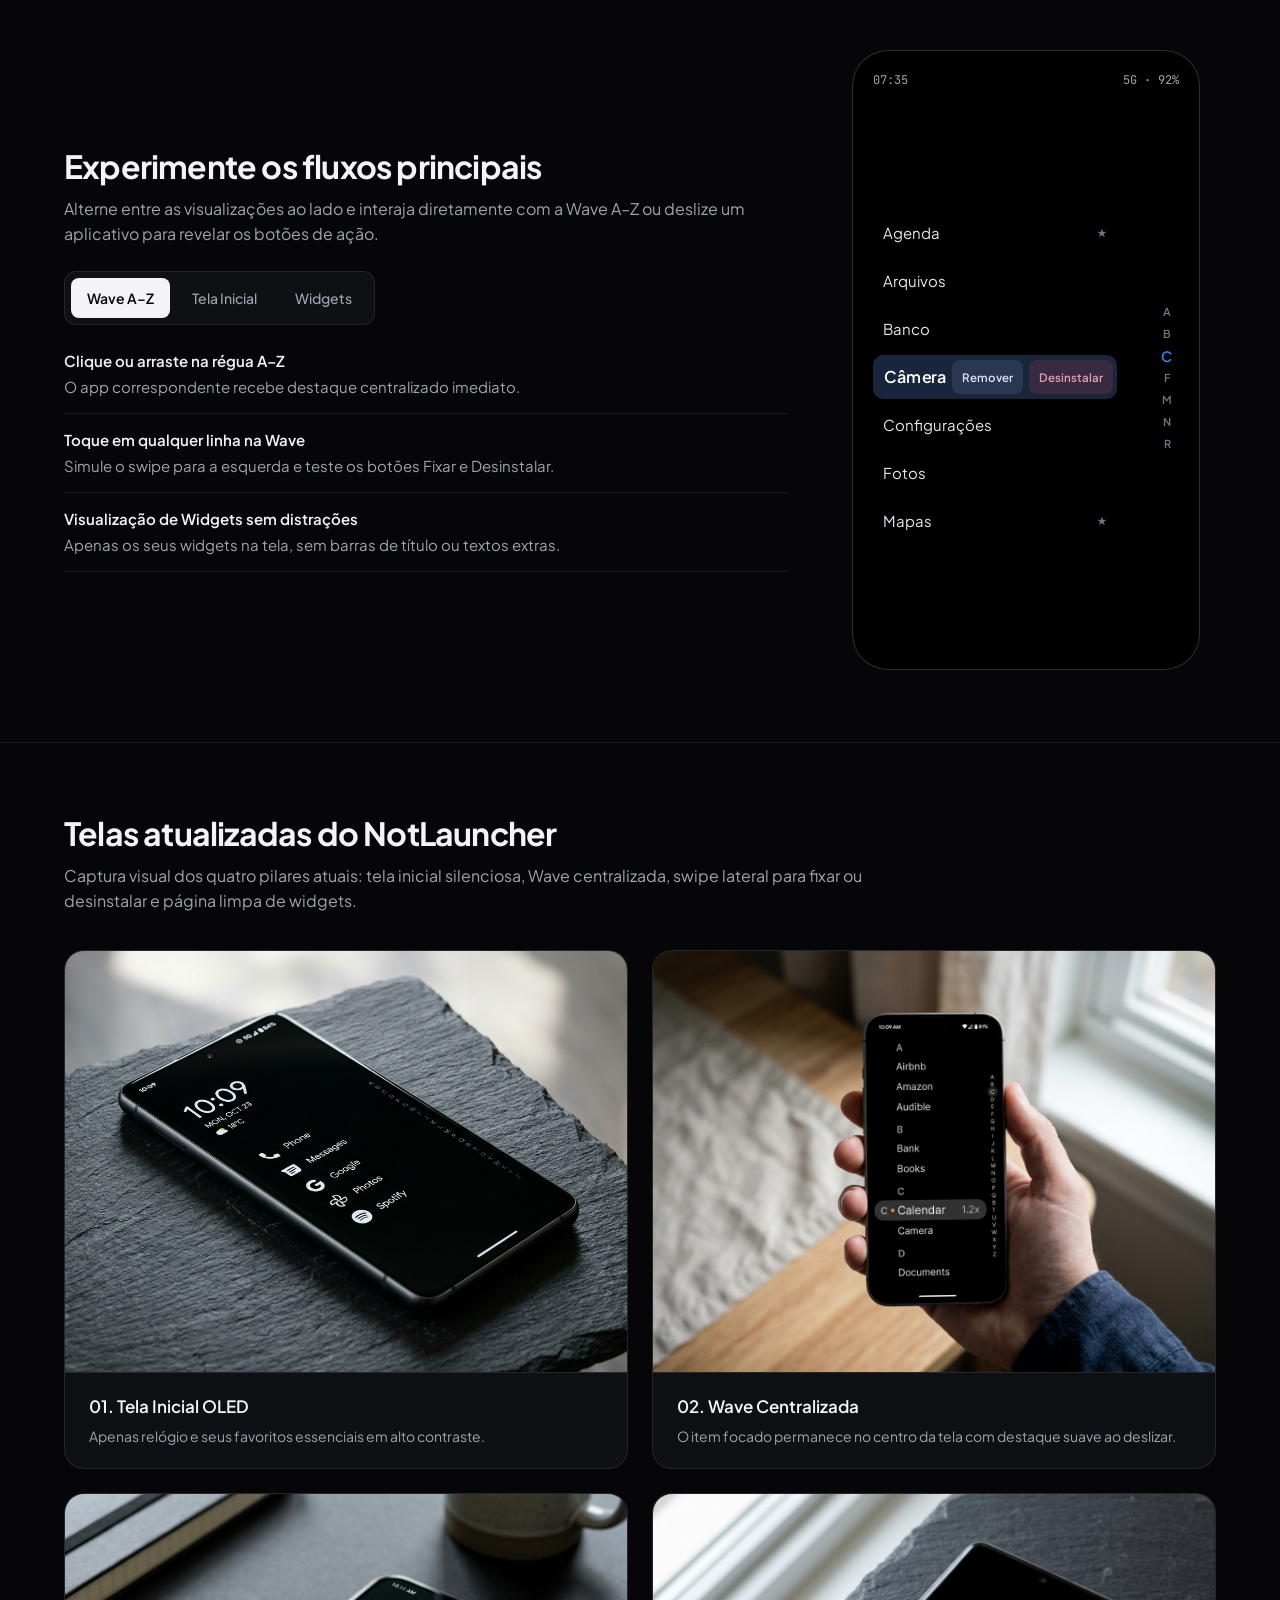
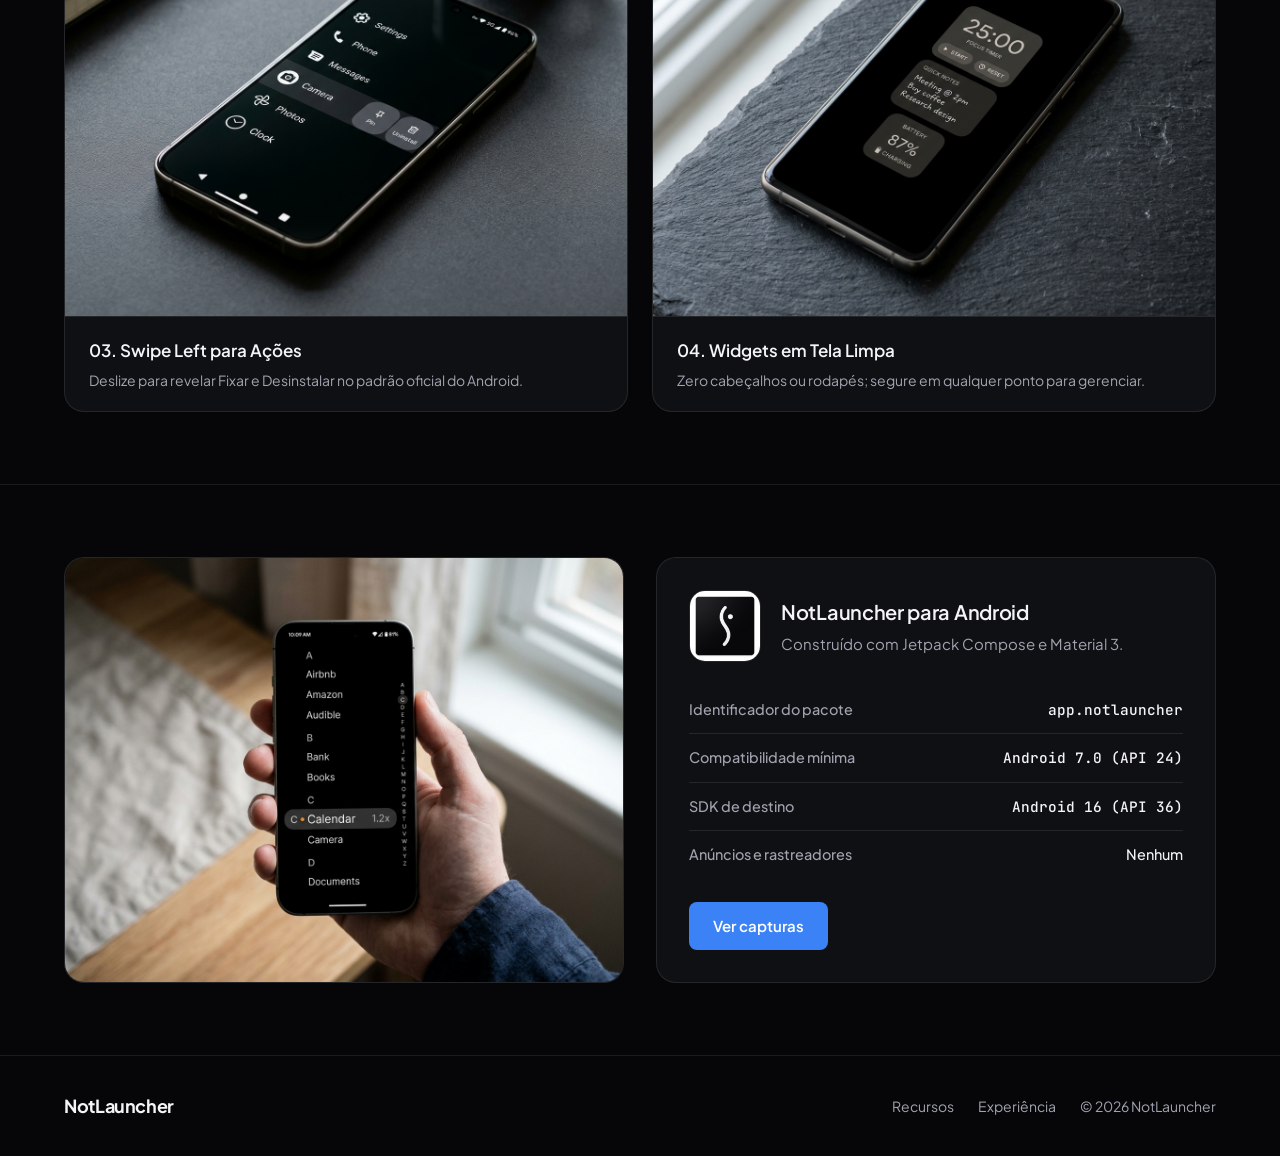
==== commit 8f0d1e61: "Remove identidade pessoal e pagina de privacidade" ====
--- a/index.html
+++ b/index.html
@@ -32,10 +32,7 @@
           <a href="#recursos" data-i18n="nav_features">Recursos</a>
           <a href="#experiencia" data-i18n="nav_experience">Experiência</a>
           <a href="#screenshots" data-i18n="nav_shots">Capturas</a>
-          <a href="./privacy.html" data-i18n="nav_privacy">Privacidade</a>
         </nav>
-
-        <a href="./privacy.html" class="topbar-cta" data-i18n="nav_cta">Política de Privacidade</a>
 
         <button
           type="button"
@@ -57,7 +54,6 @@
         <a href="#recursos" data-i18n="nav_features">Recursos</a>
         <a href="#experiencia" data-i18n="nav_experience">Experiência</a>
         <a href="#screenshots" data-i18n="nav_shots">Capturas</a>
-        <a href="./privacy.html" data-i18n="nav_privacy">Privacidade</a>
       </div>
     </header>
 
@@ -72,7 +68,7 @@
                   <span aria-hidden="true">·</span>
                   <span data-i18n="meta_free">Sem anúncios</span>
                   <span aria-hidden="true">·</span>
-                  <span class="mono">com.gilsonolegario.notlauncher</span>
+                  <span class="mono">app.notlauncher</span>
                 </div>
 
                 <h1 class="hero-title" style="margin-top: 18px" data-i18n="hero_title">
@@ -87,7 +83,6 @@
               <div>
                 <div class="hero-actions">
                   <a href="#experiencia" class="btn-primary" data-i18n="hero_cta_primary">Testar Wave Interativa</a>
-                  <a href="./privacy.html" class="btn-secondary" data-i18n="hero_cta_secondary">Ler Privacidade</a>
                 </div>
 
                 <div class="hero-utility-row" style="margin-top: 28px">
@@ -323,7 +318,7 @@
                   <div>
                     <h2 class="bento-title">NotLauncher para Android</h2>
                     <p class="bento-text" style="margin-top: 4px" data-i18n="spec_subtitle">
-                      Desenvolvido por Gilson Olegario com Jetpack Compose e Material 3.
+                      Construído com Jetpack Compose e Material 3.
                     </p>
                   </div>
                 </div>
@@ -332,7 +327,7 @@
                   <tbody>
                     <tr>
                       <th data-i18n="spec_pkg">Identificador do pacote</th>
-                      <td class="mono">com.gilsonolegario.notlauncher</td>
+                      <td class="mono">app.notlauncher</td>
                     </tr>
                     <tr>
                       <th data-i18n="spec_min">Compatibilidade mínima</th>
@@ -346,17 +341,12 @@
                       <th data-i18n="spec_ads">Anúncios e rastreadores</th>
                       <td data-i18n="spec_none">Nenhum</td>
                     </tr>
-                    <tr>
-                      <th data-i18n="spec_contact">Suporte oficial</th>
-                      <td><a href="mailto:gilsonolegario@gmail.com">gilsonolegario@gmail.com</a></td>
-                    </tr>
                   </tbody>
                 </table>
               </div>
 
               <div class="hero-actions">
-                <a href="./privacy.html" class="btn-primary" data-i18n="spec_privacy_btn">Abrir Política de Privacidade</a>
-                <a href="mailto:gilsonolegario@gmail.com" class="btn-secondary" data-i18n="spec_contact_btn">Enviar E-mail</a>
+                <a href="#screenshots" class="btn-primary" data-i18n="nav_shots">Ver capturas</a>
               </div>
             </div>
           </div>
@@ -371,9 +361,7 @@
         <div class="footer-links">
           <a href="#recursos" data-i18n="nav_features">Recursos</a>
           <a href="#experiencia" data-i18n="nav_experience">Experiência</a>
-          <a href="./privacy.html" data-i18n="nav_privacy">Privacidade</a>
-          <a href="mailto:gilsonolegario@gmail.com">gilsonolegario@gmail.com</a>
-          <span>© 2026 Gilson Olegario</span>
+          <span>© 2026 NotLauncher</span>
         </div>
       </div>
     </footer>
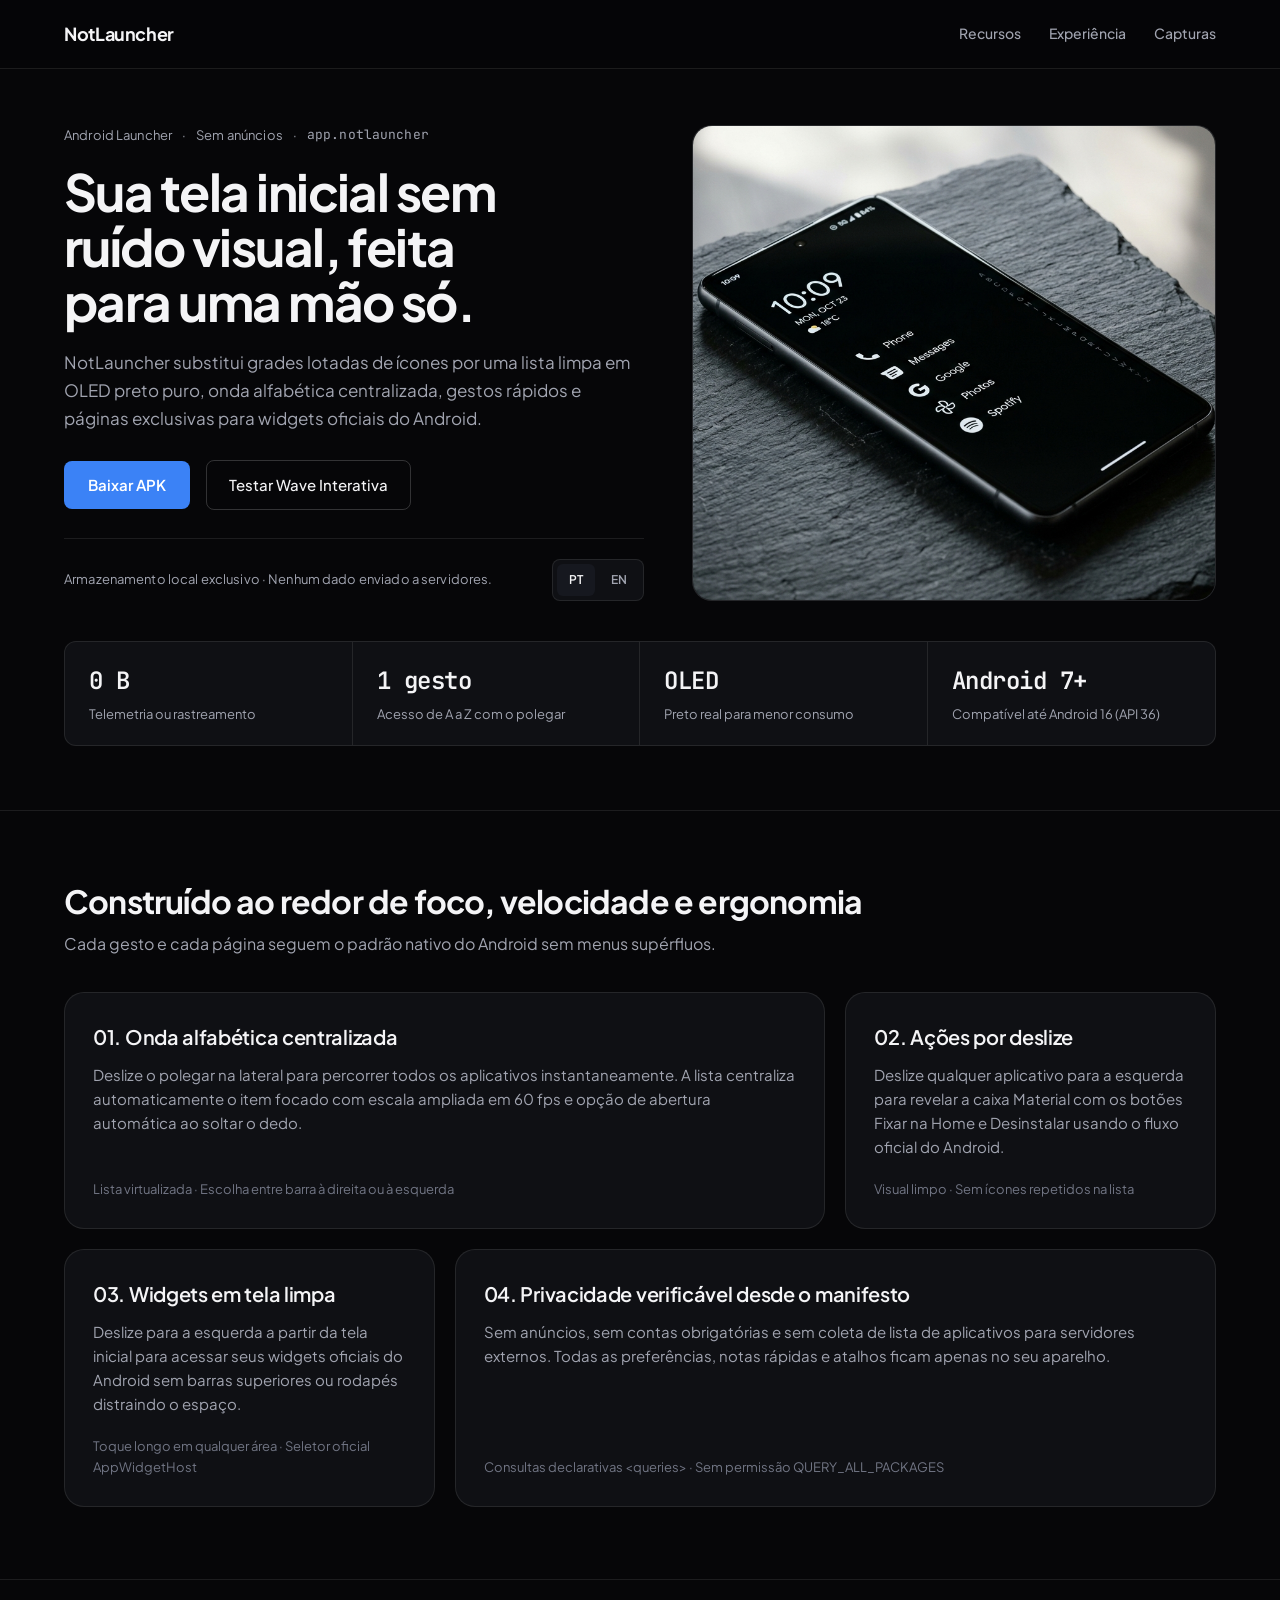
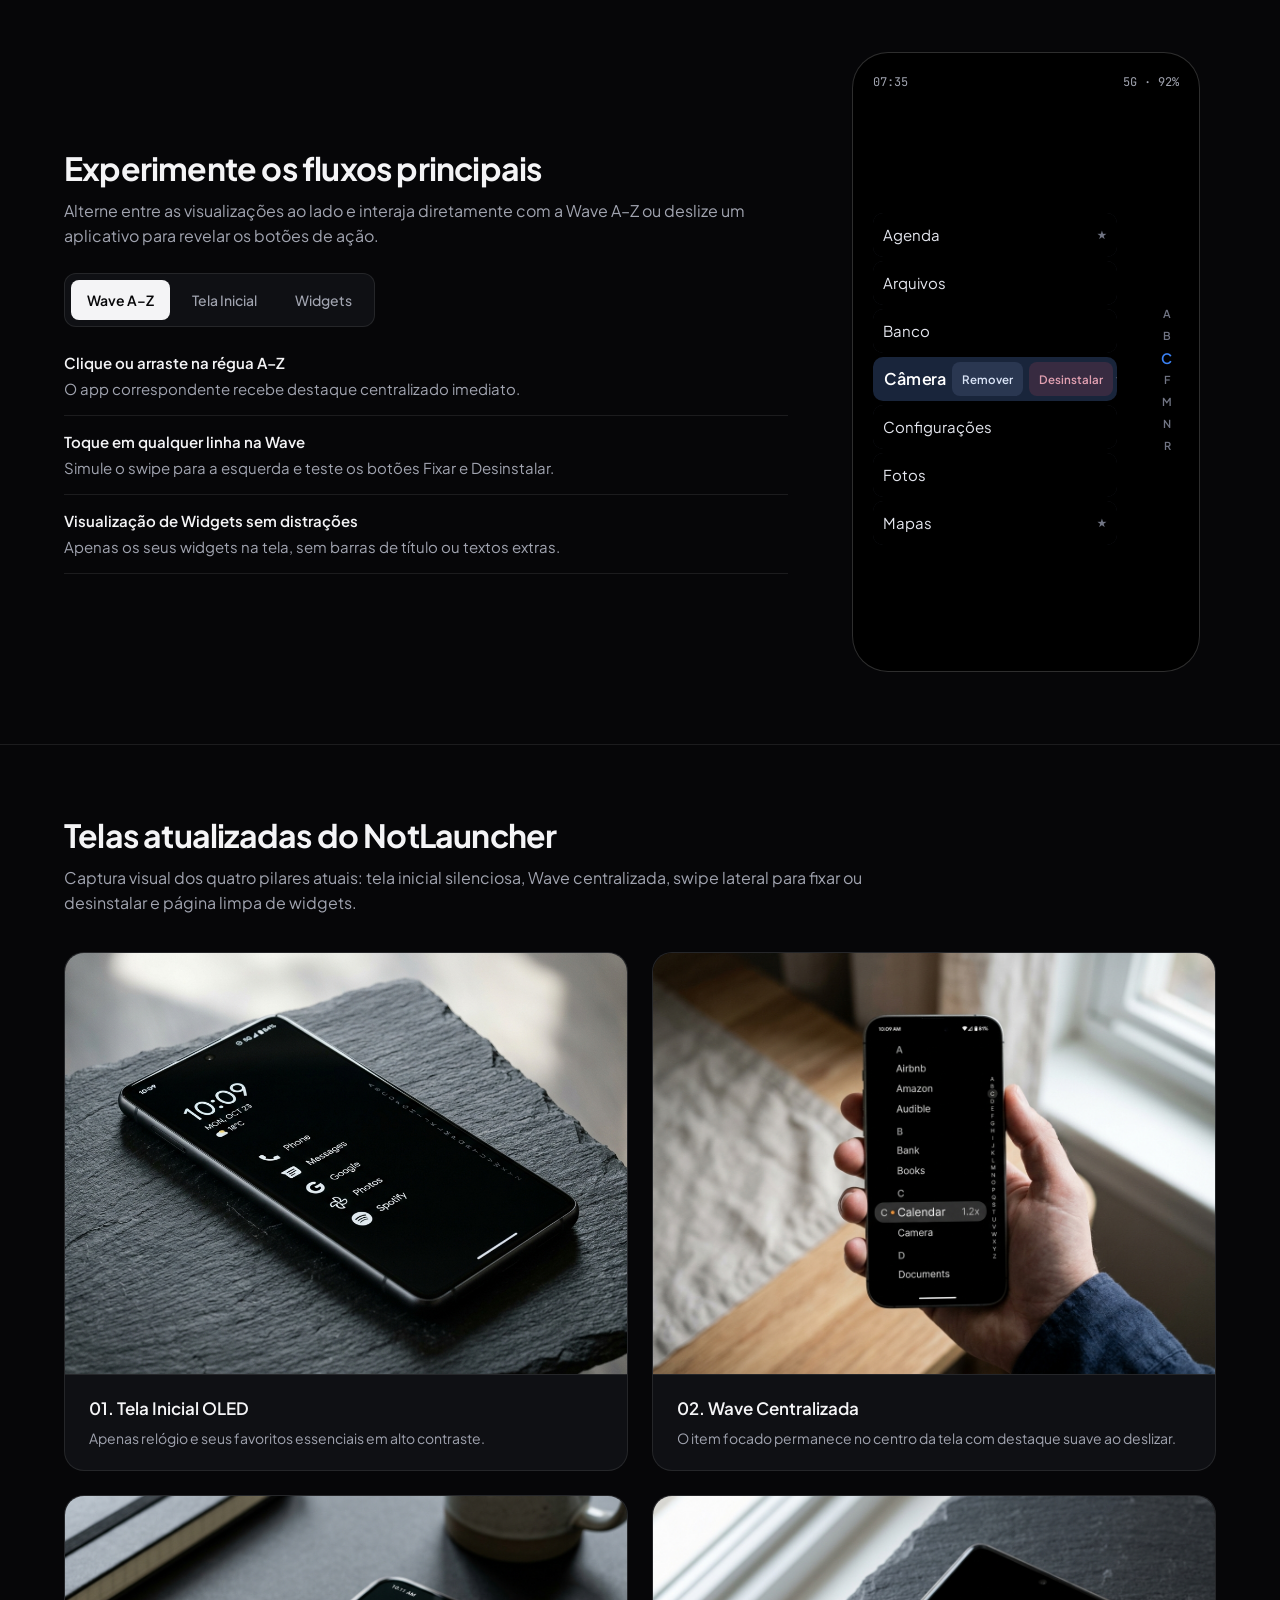
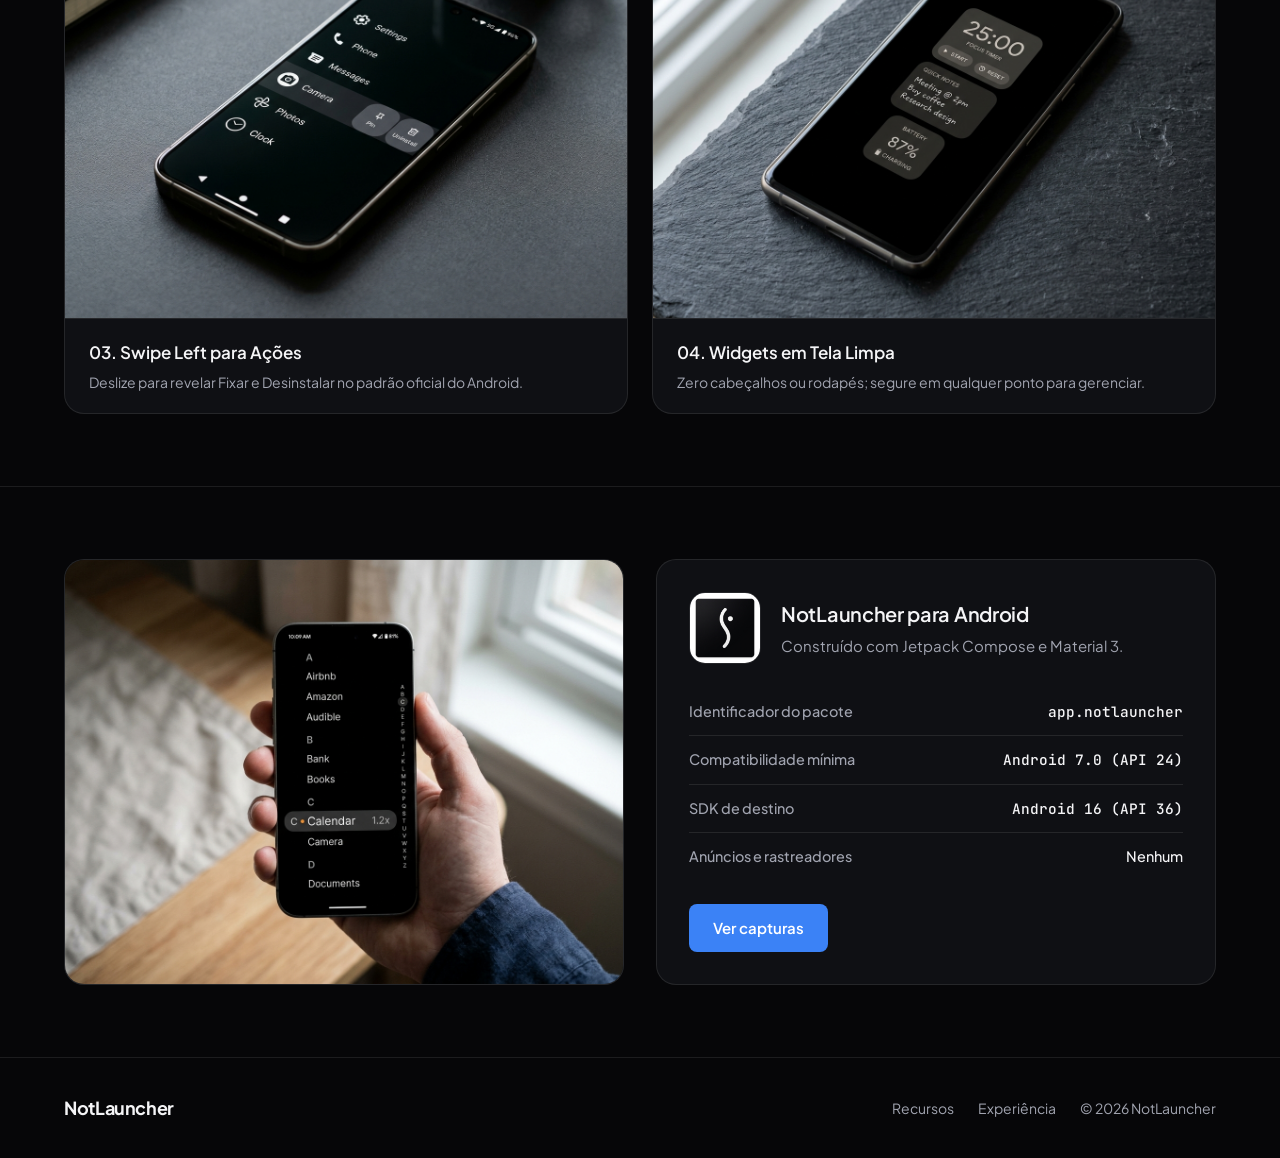
==== commit 9ec11c1f: "Adiciona botao de download do APK" ====
--- a/index.html
+++ b/index.html
@@ -82,7 +82,8 @@
 
               <div>
                 <div class="hero-actions">
-                  <a href="#experiencia" class="btn-primary" data-i18n="hero_cta_primary">Testar Wave Interativa</a>
+                  <a href="https://github.com/issoeocio/notlauncher/releases/latest/download/notlauncher.apk" class="btn-primary" data-i18n="hero_cta_download">Baixar APK</a>
+                  <a href="#experiencia" class="btn-secondary" data-i18n="hero_cta_primary">Testar Wave Interativa</a>
                 </div>
 
                 <div class="hero-utility-row" style="margin-top: 28px">
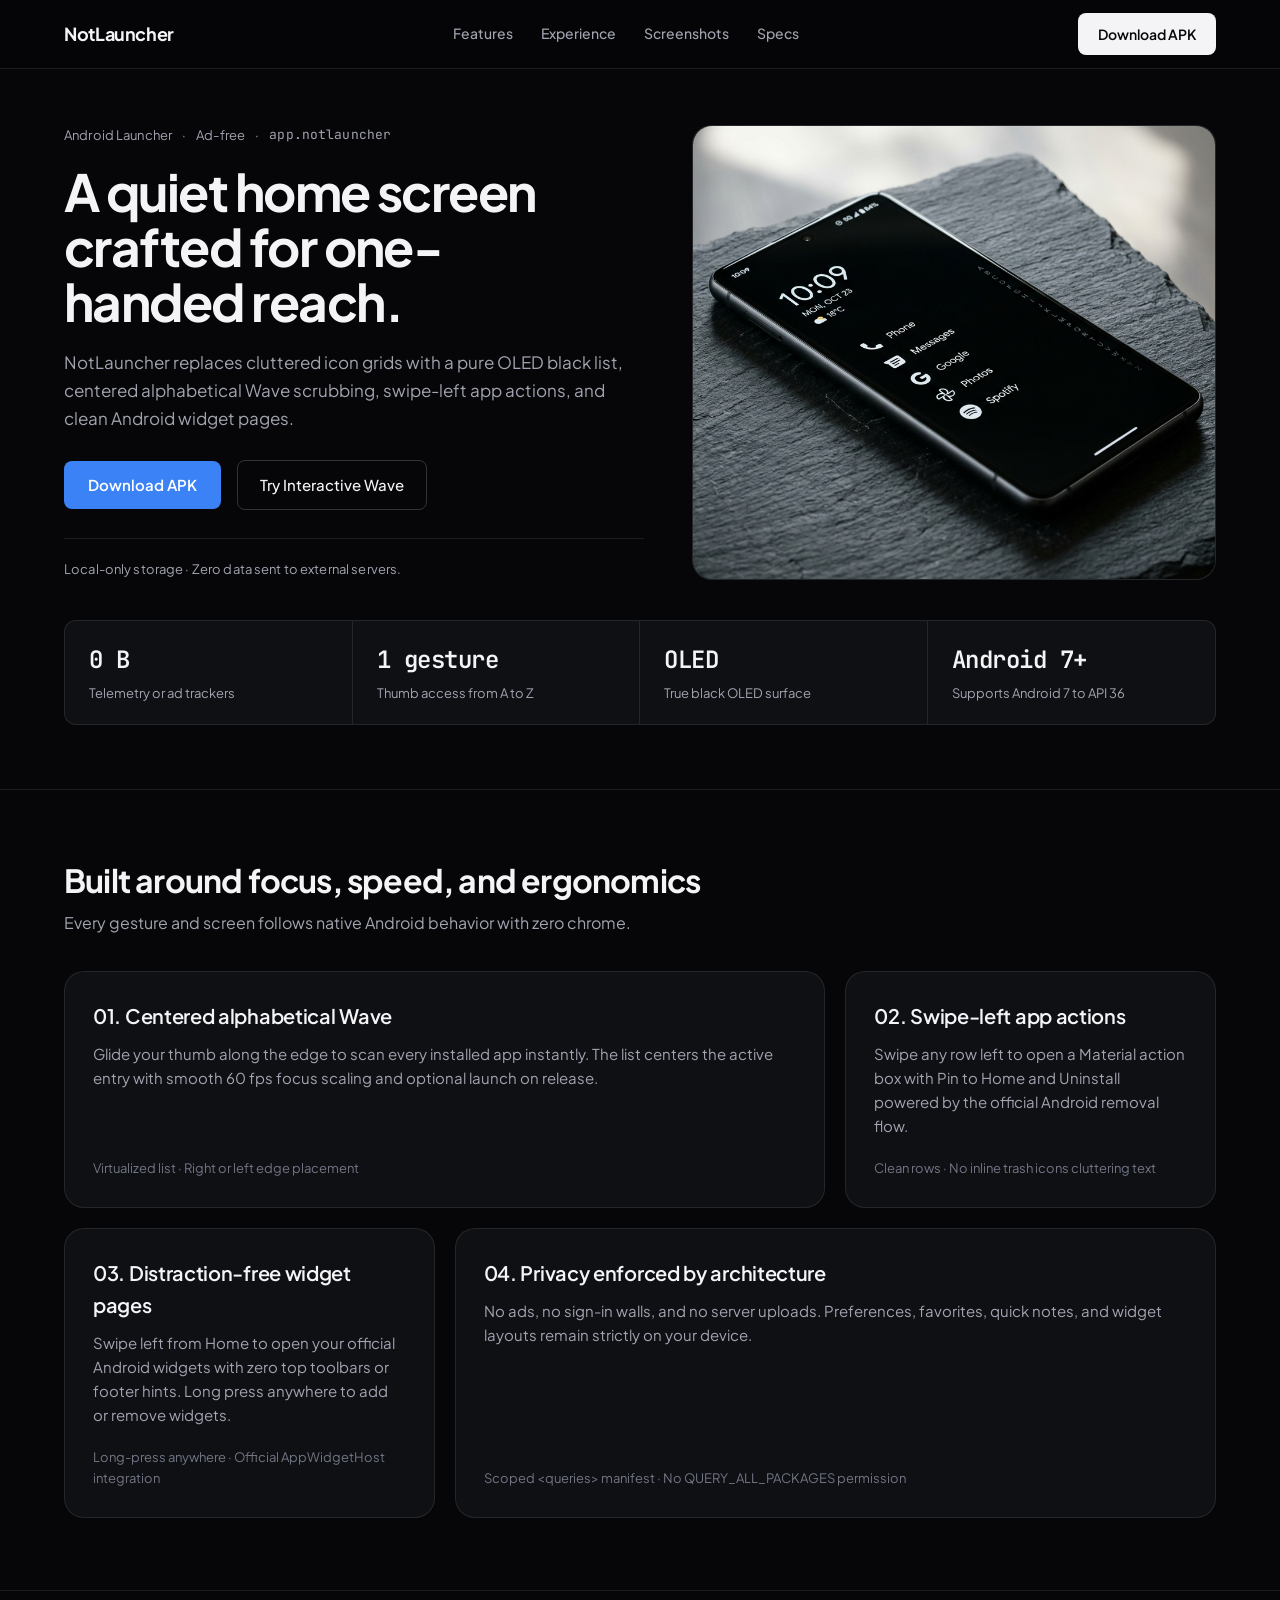
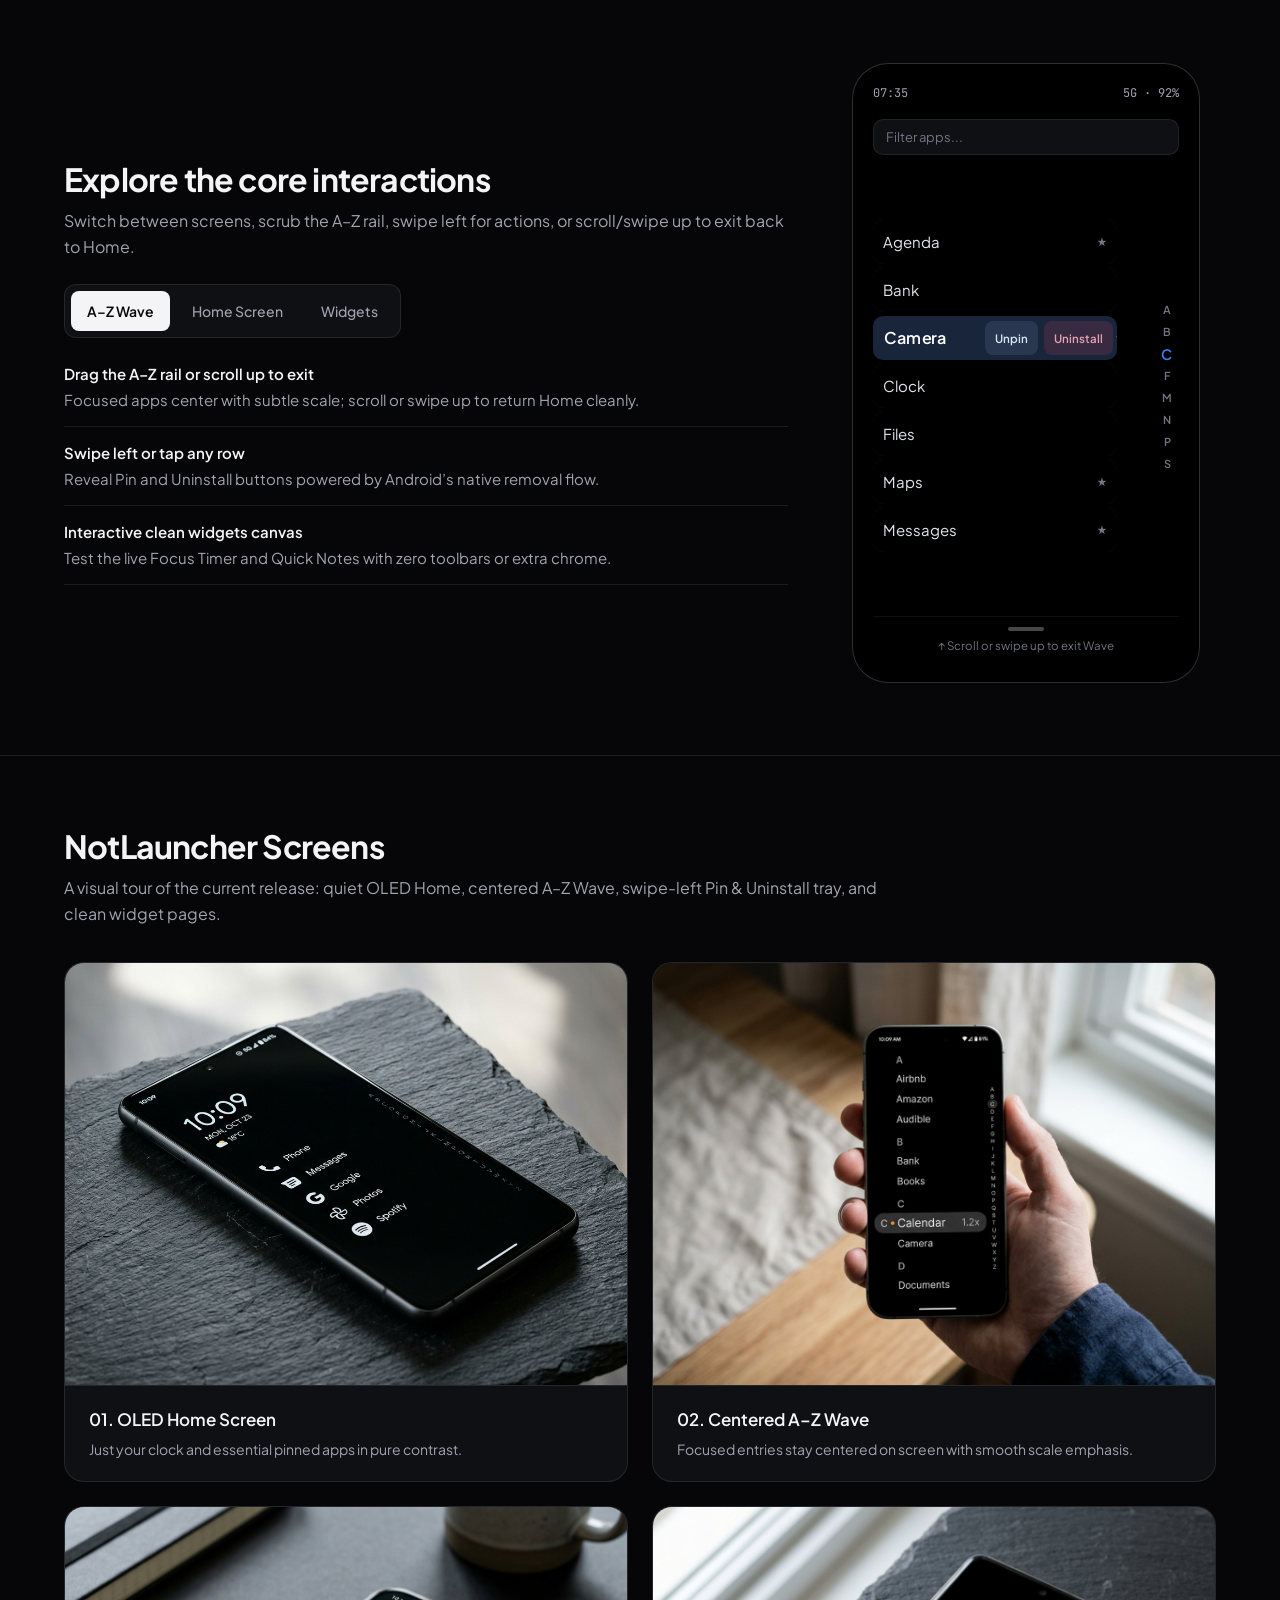
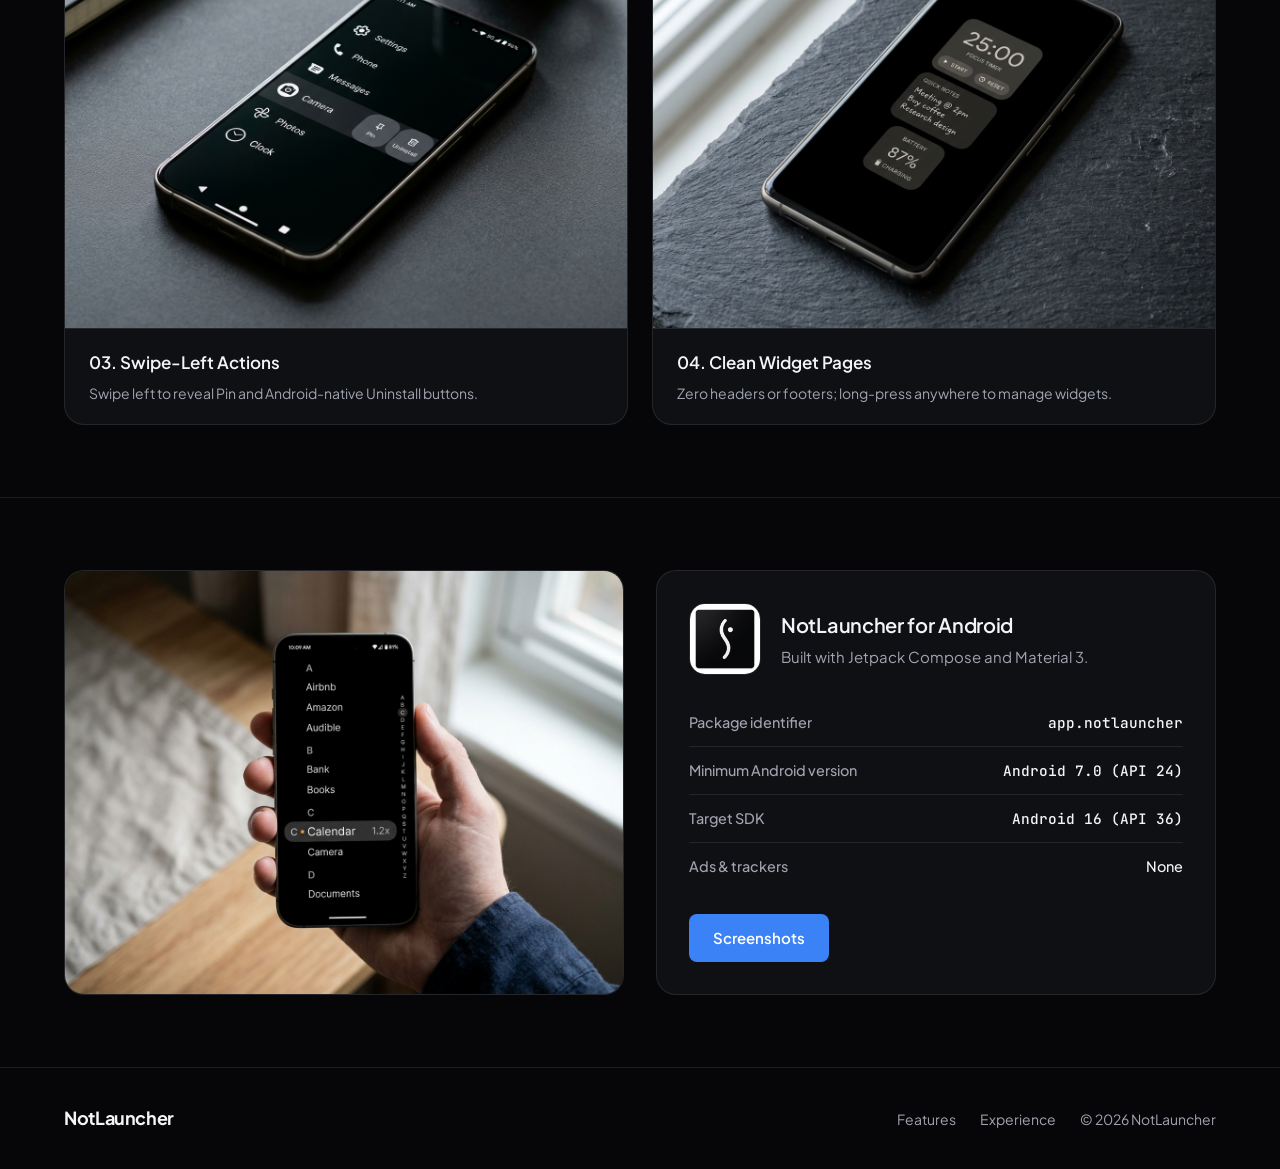
==== commit a3181361: "Update NotLauncher landing page (236a33c)" ====
--- a/index.html
+++ b/index.html
@@ -1,20 +1,40 @@
 <!doctype html>
-<html lang="pt-BR">
+<html lang="en">
   <head>
     <meta charset="UTF-8" />
     <meta name="viewport" content="width=device-width, initial-scale=1.0" />
     <title>NotLauncher — Minimalist Android Launcher</title>
     <meta
       name="description"
-      content="Launcher minimalista OLED preto puro para Android com onda alfabética centralizada, ações rápidas por deslize e widgets nativos em tela limpa."
+      content="Pure black OLED minimalist Android launcher with a centered alphabetical wave, quick swipe actions and native widgets on a clean screen."
     />
     <meta property="og:title" content="NotLauncher — Minimalist Android Launcher" />
     <meta
       property="og:description"
-      content="Launcher minimalista OLED preto puro para Android com onda alfabética centralizada, ações rápidas por deslize e widgets nativos em tela limpa."
+      content="Pure black OLED minimalist Android launcher with a centered alphabetical wave, quick swipe actions and native widgets on a clean screen."
     />
+    <meta property="og:url" content="https://issoeocio.github.io/notlauncher/" />
+    <meta property="og:image" content="https://issoeocio.github.io/notlauncher/assets/hero-showcase.jpg" />
     <meta property="og:type" content="website" />
+    <meta name="twitter:card" content="summary_large_image" />
+    <meta name="twitter:image" content="https://issoeocio.github.io/notlauncher/assets/hero-showcase.jpg" />
+    <link rel="canonical" href="https://issoeocio.github.io/notlauncher/" />
     <link rel="icon" type="image/jpeg" href="./assets/app-icon.jpg" />
+    <script type="application/ld+json">
+      {
+        "@context": "https://schema.org",
+        "@type": "SoftwareApplication",
+        "name": "NotLauncher",
+        "operatingSystem": "Android",
+        "applicationCategory": "UtilitiesApplication",
+        "url": "https://issoeocio.github.io/notlauncher/",
+        "offers": {
+          "@type": "Offer",
+          "price": "0",
+          "priceCurrency": "USD"
+        }
+      }
+    </script>
     <link rel="preconnect" href="https://fonts.googleapis.com" />
     <link rel="preconnect" href="https://fonts.gstatic.com" crossorigin />
     <link
@@ -28,11 +48,18 @@
       <div class="container topbar">
         <a href="./index.html" class="brand-wordmark">NotLauncher</a>
 
-        <nav class="nav-links" aria-label="Navegação principal">
-          <a href="#recursos" data-i18n="nav_features">Recursos</a>
-          <a href="#experiencia" data-i18n="nav_experience">Experiência</a>
-          <a href="#screenshots" data-i18n="nav_shots">Capturas</a>
+        <nav class="nav-links" aria-label="Main navigation">
+          <a href="#recursos" data-i18n="nav_features">Features</a>
+          <a href="#experiencia" data-i18n="nav_experience">Experience</a>
+          <a href="#screenshots" data-i18n="nav_shots">Screenshots</a>
+          <a href="#especificacoes" data-i18n="nav_specs">Specs</a>
         </nav>
+
+        <a
+          href="https://github.com/issoeocio/notlauncher/releases/latest/download/notlauncher.apk"
+          class="topbar-cta"
+          data-i18n="hero_cta_download"
+        >Download APK</a>
 
         <button
           type="button"
@@ -40,7 +67,7 @@
           id="mobileMenuBtn"
           aria-expanded="false"
           aria-controls="mobileDrawer"
-          aria-label="Abrir menu"
+          aria-label="Open menu"
         >
           <svg width="20" height="20" viewBox="0 0 24 24" fill="none" stroke="currentColor" stroke-width="2">
             <line x1="4" y1="7" x2="20" y2="7" />
@@ -51,9 +78,14 @@
       </div>
 
       <div class="mobile-drawer" id="mobileDrawer">
-        <a href="#recursos" data-i18n="nav_features">Recursos</a>
-        <a href="#experiencia" data-i18n="nav_experience">Experiência</a>
-        <a href="#screenshots" data-i18n="nav_shots">Capturas</a>
+        <a href="#recursos" data-i18n="nav_features">Features</a>
+        <a href="#experiencia" data-i18n="nav_experience">Experience</a>
+        <a href="#screenshots" data-i18n="nav_shots">Screenshots</a>
+        <a href="#especificacoes" data-i18n="nav_specs">Specs</a>
+        <a
+          href="https://github.com/issoeocio/notlauncher/releases/latest/download/notlauncher.apk"
+          data-i18n="hero_cta_download"
+        >Download APK</a>
       </div>
     </header>
 
@@ -66,35 +98,26 @@
                 <div class="meta-line">
                   <span>Android Launcher</span>
                   <span aria-hidden="true">·</span>
-                  <span data-i18n="meta_free">Sem anúncios</span>
+                  <span data-i18n="meta_free">Ad-free</span>
                   <span aria-hidden="true">·</span>
                   <span class="mono">app.notlauncher</span>
                 </div>
 
-                <h1 class="hero-title" style="margin-top: 18px" data-i18n="hero_title">
-                  Sua tela inicial sem ruído visual, feita para uma mão só.
-                </h1>
-
-                <p class="hero-subtitle" style="margin-top: 18px" data-i18n="hero_subtitle">
-                  NotLauncher substitui grades lotadas de ícones por uma lista limpa em OLED preto puro, onda alfabética centralizada, gestos rápidos e páginas exclusivas para widgets oficiais do Android.
-                </p>
+                <h1 class="hero-title" style="margin-top: 18px" data-i18n="hero_title">A quiet home screen crafted for one-handed reach.</h1>
+
+                <p class="hero-subtitle" style="margin-top: 18px" data-i18n="hero_subtitle">NotLauncher replaces cluttered icon grids with a pure OLED black list, centered alphabetical Wave scrubbing, swipe-left app actions, and clean Android widget pages.</p>
               </div>
 
               <div>
                 <div class="hero-actions">
-                  <a href="https://github.com/issoeocio/notlauncher/releases/latest/download/notlauncher.apk" class="btn-primary" data-i18n="hero_cta_download">Baixar APK</a>
-                  <a href="#experiencia" class="btn-secondary" data-i18n="hero_cta_primary">Testar Wave Interativa</a>
+                  <a href="https://github.com/issoeocio/notlauncher/releases/latest/download/notlauncher.apk" class="btn-primary" data-i18n="hero_cta_download">Download APK</a>
+                  <a href="#experiencia" class="btn-secondary" data-i18n="hero_cta_primary">Try Interactive Wave</a>
+                  
                 </div>
 
                 <div class="hero-utility-row" style="margin-top: 28px">
-                  <span class="meta-line" data-i18n="hero_note">
-                    Armazenamento local exclusivo · Nenhum dado enviado a servidores.
-                  </span>
-
-                  <div class="lang-switch" role="group" aria-label="Idioma">
-                    <button type="button" class="lang-btn active" data-lang="pt">PT</button>
-                    <button type="button" class="lang-btn" data-lang="en">EN</button>
-                  </div>
+                  <span class="meta-line" data-i18n="hero_note">Local-only storage · Zero data sent to external servers.</span>
+
                 </div>
               </div>
             </div>
@@ -102,7 +125,7 @@
             <div class="hero-media">
               <img
                 src="./assets/hero-showcase.jpg"
-                alt="Smartphone exibindo a tela inicial minimalista do NotLauncher em preto puro"
+                alt="Smartphone showing the pure black minimalist NotLauncher home screen"
                 referrerpolicy="no-referrer"
               />
             </div>
@@ -111,19 +134,19 @@
           <div class="facts-strip">
             <div class="fact-cell">
               <div class="fact-value mono">0 B</div>
-              <div class="fact-label" data-i18n="fact_1">Telemetria ou rastreamento</div>
+              <div class="fact-label" data-i18n="fact_1">Telemetry or ad trackers</div>
             </div>
             <div class="fact-cell">
-              <div class="fact-value mono">1 gesto</div>
-              <div class="fact-label" data-i18n="fact_2">Acesso de A a Z com o polegar</div>
+              <div class="fact-value mono">1 gesture</div>
+              <div class="fact-label" data-i18n="fact_2">Thumb access from A to Z</div>
             </div>
             <div class="fact-cell">
               <div class="fact-value mono">OLED</div>
-              <div class="fact-label" data-i18n="fact_3">Preto real para menor consumo</div>
+              <div class="fact-label" data-i18n="fact_3">True black OLED surface</div>
             </div>
             <div class="fact-cell">
               <div class="fact-value mono">Android 7+</div>
-              <div class="fact-label" data-i18n="fact_4">Compatível até Android 16 (API 36)</div>
+              <div class="fact-label" data-i18n="fact_4">Supports Android 7 to API 36</div>
             </div>
           </div>
         </div>
@@ -132,51 +155,41 @@
       <section class="section-block" id="recursos">
         <div class="container">
           <div class="section-header">
-            <h2 class="section-title" data-i18n="features_title">Construído ao redor de foco, velocidade e ergonomia</h2>
-            <p class="section-desc" data-i18n="features_desc">
-              Cada gesto e cada página seguem o padrão nativo do Android sem menus supérfluos.
-            </p>
+            <h2 class="section-title" data-i18n="features_title">Built around focus, speed, and ergonomics</h2>
+            <p class="section-desc" data-i18n="features_desc">Every gesture and screen follows native Android behavior with zero chrome.</p>
           </div>
 
           <div class="bento-grid">
             <article class="bento-card bento-span-2">
               <div>
-                <h3 class="bento-title" data-i18n="f1_title">01. Onda alfabética centralizada</h3>
-                <p class="bento-text" data-i18n="f1_desc">
-                  Deslize o polegar na lateral para percorrer todos os aplicativos instantaneamente. A lista centraliza automaticamente o item focado com escala ampliada em 60 fps e opção de abertura automática ao soltar o dedo.
-                </p>
-              </div>
-              <div class="bento-meta" data-i18n="f1_meta">Lista virtualizada · Escolha entre barra à direita ou à esquerda</div>
+                <h3 class="bento-title" data-i18n="f1_title">01. Centered alphabetical Wave</h3>
+                <p class="bento-text" data-i18n="f1_desc">Glide your thumb along the edge to scan every installed app instantly. The list centers the active entry with smooth 60 fps focus scaling and optional launch on release.</p>
+              </div>
+              <div class="bento-meta" data-i18n="f1_meta">Virtualized list · Right or left edge placement</div>
             </article>
 
             <article class="bento-card">
               <div>
-                <h3 class="bento-title" data-i18n="f2_title">02. Ações por deslize</h3>
-                <p class="bento-text" data-i18n="f2_desc">
-                  Deslize qualquer aplicativo para a esquerda para revelar a caixa Material com os botões Fixar na Home e Desinstalar usando o fluxo oficial do Android.
-                </p>
-              </div>
-              <div class="bento-meta" data-i18n="f2_meta">Visual limpo · Sem ícones repetidos na lista</div>
+                <h3 class="bento-title" data-i18n="f2_title">02. Swipe-left app actions</h3>
+                <p class="bento-text" data-i18n="f2_desc">Swipe any row left to open a Material action box with Pin to Home and Uninstall powered by the official Android removal flow.</p>
+              </div>
+              <div class="bento-meta" data-i18n="f2_meta">Clean rows · No inline trash icons cluttering text</div>
             </article>
 
             <article class="bento-card">
               <div>
-                <h3 class="bento-title" data-i18n="f3_title">03. Widgets em tela limpa</h3>
-                <p class="bento-text" data-i18n="f3_desc">
-                  Deslize para a esquerda a partir da tela inicial para acessar seus widgets oficiais do Android sem barras superiores ou rodapés distraindo o espaço.
-                </p>
-              </div>
-              <div class="bento-meta" data-i18n="f3_meta">Toque longo em qualquer área · Seletor oficial AppWidgetHost</div>
+                <h3 class="bento-title" data-i18n="f3_title">03. Distraction-free widget pages</h3>
+                <p class="bento-text" data-i18n="f3_desc">Swipe left from Home to open your official Android widgets with zero top toolbars or footer hints. Long press anywhere to add or remove widgets.</p>
+              </div>
+              <div class="bento-meta" data-i18n="f3_meta">Long-press anywhere · Official AppWidgetHost integration</div>
             </article>
 
             <article class="bento-card bento-span-2">
               <div>
-                <h3 class="bento-title" data-i18n="f4_title">04. Privacidade verificável desde o manifesto</h3>
-                <p class="bento-text" data-i18n="f4_desc">
-                  Sem anúncios, sem contas obrigatórias e sem coleta de lista de aplicativos para servidores externos. Todas as preferências, notas rápidas e atalhos ficam apenas no seu aparelho.
-                </p>
-              </div>
-              <div class="bento-meta" data-i18n="f4_meta">Consultas declarativas &lt;queries&gt; · Sem permissão QUERY_ALL_PACKAGES</div>
+                <h3 class="bento-title" data-i18n="f4_title">04. Privacy enforced by architecture</h3>
+                <p class="bento-text" data-i18n="f4_desc">No ads, no sign-in walls, and no server uploads. Preferences, favorites, quick notes, and widget layouts remain strictly on your device.</p>
+              </div>
+              <div class="bento-meta" data-i18n="f4_meta">Scoped <queries> manifest · No QUERY_ALL_PACKAGES permission</div>
             </article>
           </div>
         </div>
@@ -187,35 +200,33 @@
           <div class="experience-grid">
             <div class="demo-controls">
               <div class="section-header" style="margin-bottom: 0">
-                <h2 class="section-title" data-i18n="demo_title">Experimente os fluxos principais</h2>
-                <p class="section-desc" data-i18n="demo_desc">
-                  Alterne entre as visualizações ao lado e interaja diretamente com a Wave A–Z ou deslize um aplicativo para revelar os botões de ação.
-                </p>
-              </div>
-
-              <div class="segmented-tabs" role="tablist" aria-label="Telas do NotLauncher">
-                <button type="button" class="seg-tab active" data-tab="wave" data-i18n="tab_wave">Wave A–Z</button>
-                <button type="button" class="seg-tab" data-tab="home" data-i18n="tab_home">Tela Inicial</button>
+                <h2 class="section-title" data-i18n="demo_title">Explore the core interactions</h2>
+                <p class="section-desc" data-i18n="demo_desc">Switch between screens and scrub the A–Z rail or tap an app row to preview the swipe-left Pin and Uninstall controls.</p>
+              </div>
+
+              <div class="segmented-tabs" role="tablist" aria-label="NotLauncher screens">
+                <button type="button" class="seg-tab active" data-tab="wave" data-i18n="tab_wave">A–Z Wave</button>
+                <button type="button" class="seg-tab" data-tab="home" data-i18n="tab_home">Home Screen</button>
                 <button type="button" class="seg-tab" data-tab="widgets" data-i18n="tab_widgets">Widgets</button>
               </div>
 
               <ul class="demo-notes">
                 <li>
-                  <strong data-i18n="hint_1_title">Clique ou arraste na régua A–Z</strong>
-                  <span data-i18n="hint_1_desc">O app correspondente recebe destaque centralizado imediato.</span>
+                  <strong data-i18n="hint_1_title">Drag the A–Z rail or scroll up to exit</strong>
+                  <span data-i18n="hint_1_desc">Focused apps center with subtle scale; scroll or swipe up to return Home cleanly.</span>
                 </li>
                 <li>
-                  <strong data-i18n="hint_2_title">Toque em qualquer linha na Wave</strong>
-                  <span data-i18n="hint_2_desc">Simule o swipe para a esquerda e teste os botões Fixar e Desinstalar.</span>
+                  <strong data-i18n="hint_2_title">Swipe left or tap any row</strong>
+                  <span data-i18n="hint_2_desc">Reveal Pin and Uninstall buttons powered by Android’s native removal flow.</span>
                 </li>
                 <li>
-                  <strong data-i18n="hint_3_title">Visualização de Widgets sem distrações</strong>
-                  <span data-i18n="hint_3_desc">Apenas os seus widgets na tela, sem barras de título ou textos extras.</span>
+                  <strong data-i18n="hint_3_title">Interactive clean widgets canvas</strong>
+                  <span data-i18n="hint_3_desc">Test the live Focus Timer and Quick Notes with zero toolbars or extra chrome.</span>
                 </li>
               </ul>
             </div>
 
-            <div class="phone-frame" aria-label="Simulação interativa do NotLauncher">
+            <div class="phone-frame" aria-label="Interactive NotLauncher simulation">
               <div class="phone-statusbar mono">
                 <span id="simClock">10:09</span>
                 <span>5G · 92%</span>
@@ -230,66 +241,64 @@
       <section class="section-block" id="screenshots">
         <div class="container">
           <div class="section-header">
-            <h2 class="section-title" data-i18n="shots_title">Telas atualizadas do NotLauncher</h2>
-            <p class="section-desc" data-i18n="shots_desc">
-              Captura visual dos quatro pilares atuais: tela inicial silenciosa, Wave centralizada, swipe lateral para fixar ou desinstalar e página limpa de widgets.
-            </p>
+            <h2 class="section-title" data-i18n="shots_title">NotLauncher Screens</h2>
+            <p class="section-desc" data-i18n="shots_desc">A visual tour of the current release: quiet OLED Home, centered A–Z Wave, swipe-left Pin & Uninstall tray, and clean widget pages.</p>
           </div>
 
           <div class="shots-grid">
-            <figure class="shot-card">
+            <figure class="shot-card" tabindex="0" role="button" data-shot-src="./assets/hero-showcase.jpg" data-shot-title="shot1_title" data-shot-desc="shot1_desc">
               <div class="shot-media">
                 <img
                   src="./assets/hero-showcase.jpg"
-                  alt="Tela inicial minimalista do NotLauncher em preto OLED"
+                  alt="Minimalist NotLauncher home screen in pure OLED black"
                   referrerpolicy="no-referrer"
                 />
               </div>
               <figcaption class="shot-caption">
-                <h3 data-i18n="shot1_title">01. Tela Inicial OLED</h3>
-                <p data-i18n="shot1_desc">Apenas relógio e seus favoritos essenciais em alto contraste.</p>
+                <h3 data-i18n="shot1_title">01. OLED Home Screen</h3>
+                <p data-i18n="shot1_desc">Just your clock and essential pinned apps in pure contrast.</p>
               </figcaption>
             </figure>
 
-            <figure class="shot-card">
+            <figure class="shot-card" tabindex="0" role="button" data-shot-src="./assets/wave-detail.jpg" data-shot-title="shot2_title" data-shot-desc="shot2_desc">
               <div class="shot-media">
                 <img
                   src="./assets/wave-detail.jpg"
-                  alt="Gaveta alfabética centralizada verticalmente com item ampliado"
+                  alt="Vertically centered alphabetical drawer with an enlarged item"
                   referrerpolicy="no-referrer"
                 />
               </div>
               <figcaption class="shot-caption">
-                <h3 data-i18n="shot2_title">02. Wave Centralizada</h3>
-                <p data-i18n="shot2_desc">O item focado permanece no centro da tela com destaque suave ao deslizar.</p>
+                <h3 data-i18n="shot2_title">02. Centered A–Z Wave</h3>
+                <p data-i18n="shot2_desc">Focused entries stay centered on screen with smooth scale emphasis.</p>
               </figcaption>
             </figure>
 
-            <figure class="shot-card">
+            <figure class="shot-card" tabindex="0" role="button" data-shot-src="./assets/shot-swipe.jpg" data-shot-title="shot3_title" data-shot-desc="shot3_desc">
               <div class="shot-media">
                 <img
                   src="./assets/shot-swipe.jpg"
-                  alt="Swipe para a esquerda revelando botões Material de Fixar e Desinstalar"
+                  alt="Left swipe revealing Material buttons to pin and uninstall"
                   referrerpolicy="no-referrer"
                 />
               </div>
               <figcaption class="shot-caption">
-                <h3 data-i18n="shot3_title">03. Swipe Left para Ações</h3>
-                <p data-i18n="shot3_desc">Deslize para revelar Fixar e Desinstalar no padrão oficial do Android.</p>
+                <h3 data-i18n="shot3_title">03. Swipe-Left Actions</h3>
+                <p data-i18n="shot3_desc">Swipe left to reveal Pin and Android-native Uninstall buttons.</p>
               </figcaption>
             </figure>
 
-            <figure class="shot-card">
+            <figure class="shot-card" tabindex="0" role="button" data-shot-src="./assets/shot-widgets.jpg" data-shot-title="shot4_title" data-shot-desc="shot4_desc">
               <div class="shot-media">
                 <img
                   src="./assets/shot-widgets.jpg"
-                  alt="Página de widgets limpa exibindo somente os cartões de widget"
+                  alt="Clean widgets page showing only widget cards"
                   referrerpolicy="no-referrer"
                 />
               </div>
               <figcaption class="shot-caption">
-                <h3 data-i18n="shot4_title">04. Widgets em Tela Limpa</h3>
-                <p data-i18n="shot4_desc">Zero cabeçalhos ou rodapés; segure em qualquer ponto para gerenciar.</p>
+                <h3 data-i18n="shot4_title">04. Clean Widget Pages</h3>
+                <p data-i18n="shot4_desc">Zero headers or footers; long-press anywhere to manage widgets.</p>
               </figcaption>
             </figure>
           </div>
@@ -302,7 +311,7 @@
             <div class="showcase-photo">
               <img
                 src="./assets/wave-detail.jpg"
-                alt="Detalhe da gaveta alfabética do NotLauncher com item focado no centro da tela"
+                alt="Detail of the NotLauncher alphabetical drawer with the focused item centered"
                 referrerpolicy="no-referrer"
               />
             </div>
@@ -312,42 +321,40 @@
                 <div class="brand-mark-row">
                   <img
                     src="./assets/app-icon.jpg"
-                    alt="Ícone oficial minimalista do NotLauncher"
+                    alt="Official minimalist NotLauncher icon"
                     class="brand-icon-img"
                     referrerpolicy="no-referrer"
                   />
                   <div>
-                    <h2 class="bento-title">NotLauncher para Android</h2>
-                    <p class="bento-text" style="margin-top: 4px" data-i18n="spec_subtitle">
-                      Construído com Jetpack Compose e Material 3.
-                    </p>
+                    <h2 class="bento-title">NotLauncher for Android</h2>
+                    <p class="bento-text" style="margin-top: 4px" data-i18n="spec_subtitle">Built with Jetpack Compose and Material 3.</p>
                   </div>
                 </div>
 
                 <table class="spec-table" style="margin-top: 24px">
                   <tbody>
                     <tr>
-                      <th data-i18n="spec_pkg">Identificador do pacote</th>
+                      <th data-i18n="spec_pkg">Package identifier</th>
                       <td class="mono">app.notlauncher</td>
                     </tr>
                     <tr>
-                      <th data-i18n="spec_min">Compatibilidade mínima</th>
+                      <th data-i18n="spec_min">Minimum Android version</th>
                       <td class="mono">Android 7.0 (API 24)</td>
                     </tr>
                     <tr>
-                      <th data-i18n="spec_target">SDK de destino</th>
+                      <th data-i18n="spec_target">Target SDK</th>
                       <td class="mono">Android 16 (API 36)</td>
                     </tr>
                     <tr>
-                      <th data-i18n="spec_ads">Anúncios e rastreadores</th>
-                      <td data-i18n="spec_none">Nenhum</td>
+                      <th data-i18n="spec_ads">Ads & trackers</th>
+                      <td data-i18n="spec_none">None</td>
                     </tr>
                   </tbody>
                 </table>
               </div>
 
               <div class="hero-actions">
-                <a href="#screenshots" class="btn-primary" data-i18n="nav_shots">Ver capturas</a>
+                <a href="#screenshots" class="btn-primary" data-i18n="nav_shots">Screenshots</a>
               </div>
             </div>
           </div>
@@ -360,12 +367,43 @@
         <span class="brand-wordmark">NotLauncher</span>
 
         <div class="footer-links">
-          <a href="#recursos" data-i18n="nav_features">Recursos</a>
-          <a href="#experiencia" data-i18n="nav_experience">Experiência</a>
+          <a href="#recursos" data-i18n="nav_features">Features</a>
+          <a href="#experiencia" data-i18n="nav_experience">Experience</a>
+          
           <span>© 2026 NotLauncher</span>
         </div>
       </div>
     </footer>
+
+    <div class="lightbox-backdrop" id="shotLightbox" hidden aria-hidden="true" role="dialog" aria-modal="true" aria-labelledby="lightboxTitle">
+      <div class="lightbox-dialog">
+        <div class="lightbox-bar">
+          <div>
+            <h3 id="lightboxTitle" class="lightbox-title"></h3>
+            <p id="lightboxDesc" class="lightbox-desc"></p>
+          </div>
+          <div class="lightbox-actions">
+            <button type="button" class="lightbox-nav" id="lightboxPrev" aria-label="Previous screenshot">
+              <svg width="18" height="18" viewBox="0 0 24 24" fill="none" stroke="currentColor" stroke-width="2">
+                <polyline points="15 18 9 12 15 6" />
+              </svg>
+            </button>
+            <button type="button" class="lightbox-nav" id="lightboxNext" aria-label="Next screenshot">
+              <svg width="18" height="18" viewBox="0 0 24 24" fill="none" stroke="currentColor" stroke-width="2">
+                <polyline points="9 18 15 12 9 6" />
+              </svg>
+            </button>
+            <button type="button" class="lightbox-close" id="lightboxClose" aria-label="Close image">
+              <svg width="20" height="20" viewBox="0 0 24 24" fill="none" stroke="currentColor" stroke-width="2">
+                <line x1="18" y1="6" x2="6" y2="18" />
+                <line x1="6" y1="6" x2="18" y2="18" />
+              </svg>
+            </button>
+          </div>
+        </div>
+        <img id="lightboxImg" src="" alt="" referrerpolicy="no-referrer" />
+      </div>
+    </div>
 
     <script src="./app.js"></script>
   </body>
--- a/styles.css
+++ b/styles.css
@@ -711,6 +711,134 @@
   color: #ffffff;
 }
 
+.widget-timer-row {
+  display: flex;
+  align-items: center;
+  justify-content: space-between;
+  gap: 12px;
+  margin-top: 8px;
+}
+
+.widget-timer-controls {
+  display: flex;
+  align-items: center;
+  gap: 6px;
+}
+
+.widget-btn {
+  height: 32px;
+  padding: 0 12px;
+  border-radius: 8px;
+  border: 1px solid var(--border-hairline);
+  background: var(--bg-surface-elevated);
+  color: var(--text-primary);
+  font-size: 0.75rem;
+  font-weight: 600;
+  transition: background-color 140ms var(--ease-out), border-color 140ms var(--ease-out);
+}
+
+.widget-btn:hover {
+  border-color: var(--border-strong);
+}
+
+.widget-btn.primary {
+  background: var(--accent);
+  border-color: var(--accent);
+  color: #ffffff;
+}
+
+.widget-notes-input {
+  width: 100%;
+  margin-top: 8px;
+  min-height: 58px;
+  resize: none;
+  border: 1px solid transparent;
+  border-radius: 8px;
+  background: rgba(255, 255, 255, 0.03);
+  padding: 8px 10px;
+  color: #e4e6ee;
+  font-family: inherit;
+  font-size: 0.875rem;
+  line-height: 1.45;
+}
+
+.widget-notes-input:focus {
+  outline: none;
+  border-color: var(--border-strong);
+  background: rgba(255, 255, 255, 0.05);
+}
+
+.phone-wave-dock {
+  margin-top: 8px;
+  padding: 10px 8px 6px;
+  border-top: 1px solid rgba(255, 255, 255, 0.06);
+  display: flex;
+  flex-direction: column;
+  align-items: center;
+  gap: 6px;
+  cursor: pointer;
+  touch-action: none;
+  color: var(--text-muted);
+  font-size: 0.72rem;
+  transition: color 140ms var(--ease-out);
+}
+
+.phone-wave-dock:hover {
+  color: var(--text-secondary);
+}
+
+.phone-wave-dock-bar {
+  width: 36px;
+  height: 4px;
+  border-radius: 99px;
+  background: rgba(255, 255, 255, 0.28);
+}
+
+.phone-home-drawer-trigger {
+  width: 100%;
+  margin-top: 6px;
+  padding: 10px 12px;
+  border-radius: 10px;
+  border: 1px solid rgba(255, 255, 255, 0.08);
+  background: rgba(255, 255, 255, 0.03);
+  color: var(--text-secondary);
+  font-size: 0.8125rem;
+  font-weight: 500;
+  display: flex;
+  align-items: center;
+  justify-content: space-between;
+  transition: background-color 140ms var(--ease-out), color 140ms var(--ease-out);
+}
+
+.phone-home-drawer-trigger:hover {
+  background: rgba(255, 255, 255, 0.07);
+  color: var(--text-primary);
+}
+
+.phone-fav-item {
+  width: 100%;
+  border: 0;
+  background: transparent;
+  text-align: left;
+  font-family: inherit;
+}
+
+.phone-toast {
+  position: absolute;
+  left: 12px;
+  right: 12px;
+  bottom: 12px;
+  padding: 9px 12px;
+  border-radius: 10px;
+  border: 1px solid var(--border-strong);
+  background: #14161c;
+  color: var(--text-primary);
+  font-size: 0.78rem;
+  text-align: center;
+  pointer-events: none;
+  z-index: 12;
+}
+
 /* ─── Detail Showcase + Brand Icon ────────────────────────────────────────── */
 .showcase-split {
   display: grid;
@@ -837,6 +965,135 @@
   overflow: hidden;
   display: flex;
   flex-direction: column;
+  cursor: zoom-in;
+  transition: border-color 180ms var(--ease-out);
+}
+
+.shot-card:hover {
+  border-color: var(--border-strong);
+}
+
+.phone-wave-toolbar {
+  display: flex;
+  align-items: center;
+  gap: 8px;
+  margin-bottom: 10px;
+}
+
+.phone-wave-search {
+  flex: 1;
+  min-width: 0;
+  height: 36px;
+  padding: 0 12px;
+  border-radius: 10px;
+  border: 1px solid rgba(255, 255, 255, 0.08);
+  background: #0f1014;
+  color: #f4f4f6;
+  font-size: 0.8125rem;
+  font-family: inherit;
+}
+
+.phone-wave-search::placeholder {
+  color: var(--text-muted);
+}
+
+.phone-reset-btn {
+  height: 36px;
+  padding: 0 10px;
+  border-radius: 10px;
+  border: 1px solid rgba(255, 255, 255, 0.12);
+  background: transparent;
+  color: var(--text-secondary);
+  font-size: 0.72rem;
+  font-weight: 600;
+  white-space: nowrap;
+}
+
+.phone-reset-btn:hover {
+  color: #ffffff;
+  border-color: var(--border-strong);
+}
+
+.lightbox-backdrop {
+  position: fixed;
+  inset: 0;
+  z-index: 80;
+  background: rgba(4, 4, 6, 0.88);
+  backdrop-filter: blur(8px);
+  -webkit-backdrop-filter: blur(8px);
+  display: flex;
+  align-items: center;
+  justify-content: center;
+  padding: 24px;
+}
+
+.lightbox-backdrop[hidden] {
+  display: none;
+}
+
+.lightbox-dialog {
+  width: 100%;
+  max-width: 880px;
+  border-radius: var(--radius-lg);
+  border: 1px solid var(--border-strong);
+  background: var(--bg-surface);
+  overflow: hidden;
+}
+
+.lightbox-bar {
+  display: flex;
+  align-items: flex-start;
+  justify-content: space-between;
+  gap: 16px;
+  padding: 18px 22px;
+  border-bottom: 1px solid var(--border-hairline);
+}
+
+.lightbox-title {
+  margin: 0;
+  font-size: 1.0625rem;
+  font-weight: 600;
+}
+
+.lightbox-desc {
+  margin: 4px 0 0;
+  font-size: 0.875rem;
+  color: var(--text-secondary);
+}
+
+.lightbox-actions {
+  display: flex;
+  align-items: center;
+  gap: 8px;
+  flex-shrink: 0;
+}
+
+.lightbox-close,
+.lightbox-nav {
+  width: 40px;
+  height: 40px;
+  border-radius: var(--radius-sm);
+  border: 1px solid var(--border-hairline);
+  background: transparent;
+  color: var(--text-primary);
+  display: inline-flex;
+  align-items: center;
+  justify-content: center;
+  flex-shrink: 0;
+  transition: background-color 140ms var(--ease-out), border-color 140ms var(--ease-out);
+}
+
+.lightbox-close:hover,
+.lightbox-nav:hover {
+  background: var(--bg-surface-elevated);
+  border-color: var(--border-strong);
+}
+
+.lightbox-dialog img {
+  width: 100%;
+  max-height: 75vh;
+  object-fit: contain;
+  background: #000000;
 }
 
 .shot-media {
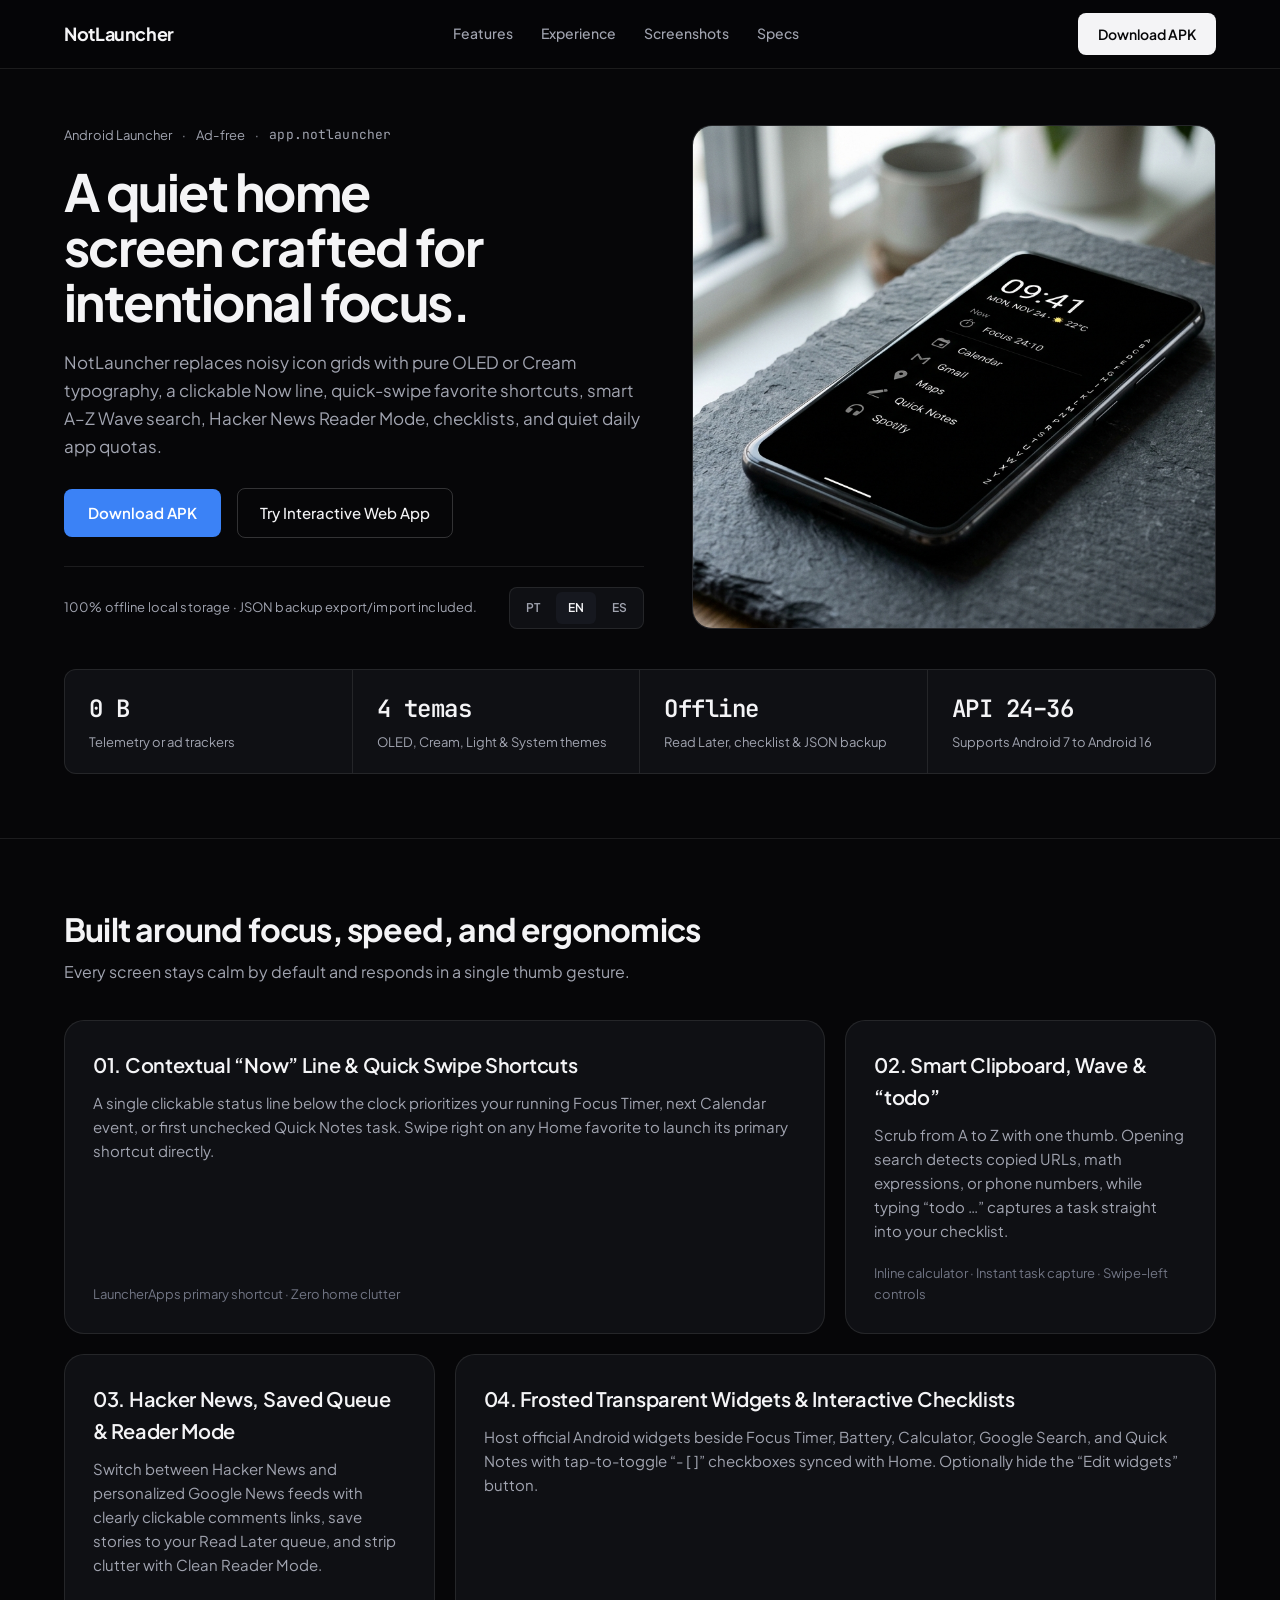
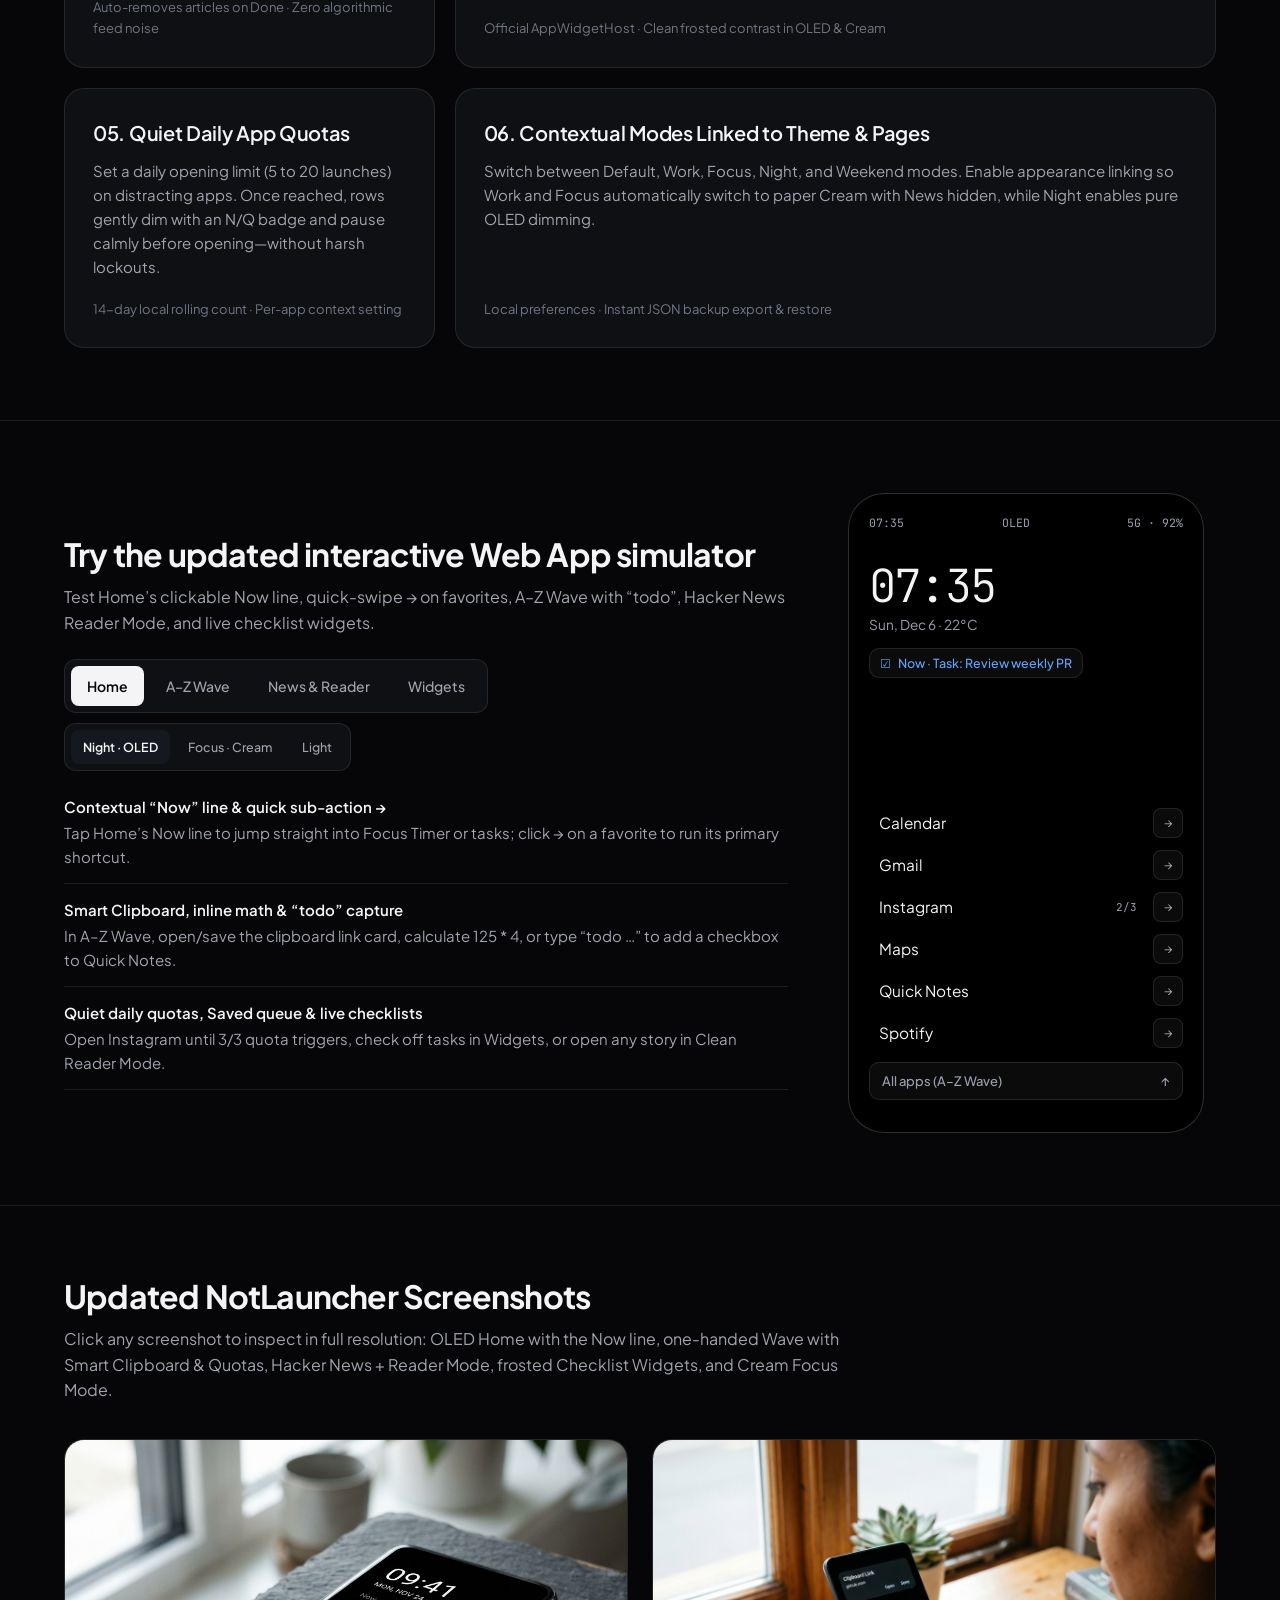
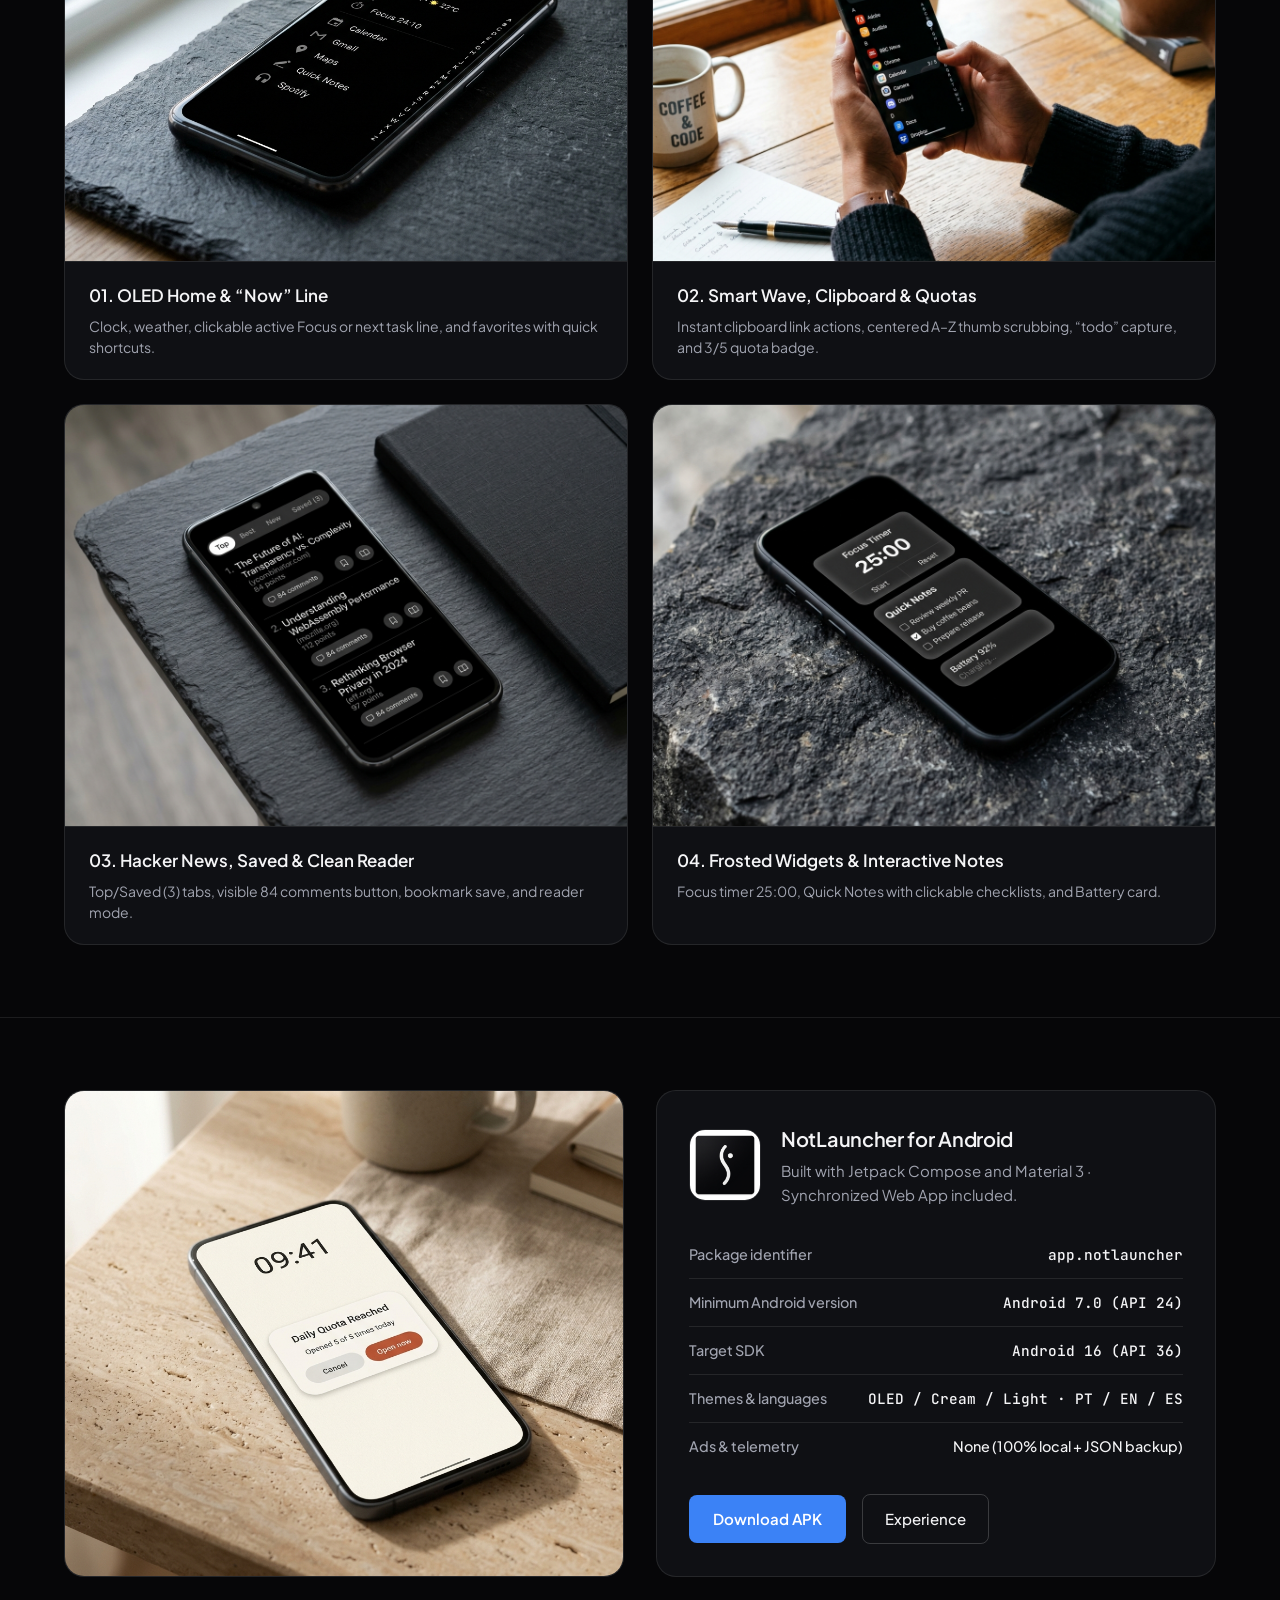
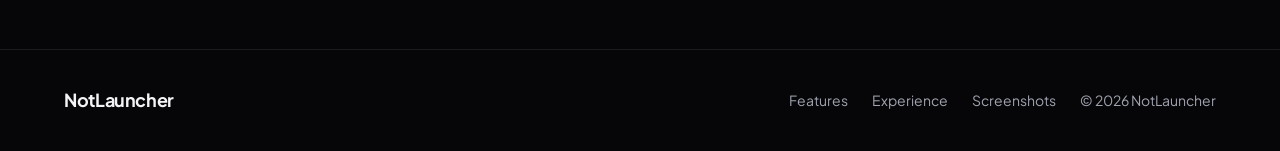
==== commit f76fc905: "feat: publish new smart landing page and updated site assets" ====
--- a/index.html
+++ b/index.html
@@ -1,17 +1,17 @@
 <!doctype html>
-<html lang="en">
+<html lang="pt-BR">
   <head>
     <meta charset="UTF-8" />
     <meta name="viewport" content="width=device-width, initial-scale=1.0" />
     <title>NotLauncher — Minimalist Android Launcher</title>
     <meta
       name="description"
-      content="Pure black OLED minimalist Android launcher with a centered alphabetical wave, quick swipe actions and native widgets on a clean screen."
+      content="OLED & Cream minimalist Android launcher with a clickable Now line, quick-swipe favorite shortcuts, smart clipboard A–Z Wave, interactive checklist notes, Hacker News Reader Mode, quiet daily quotas, and contextual modes."
     />
     <meta property="og:title" content="NotLauncher — Minimalist Android Launcher" />
     <meta
       property="og:description"
-      content="Pure black OLED minimalist Android launcher with a centered alphabetical wave, quick swipe actions and native widgets on a clean screen."
+      content="OLED & Cream minimalist Android launcher with a clickable Now line, quick-swipe favorite shortcuts, smart clipboard A–Z Wave, interactive checklist notes, Hacker News Reader Mode, quiet daily quotas, and contextual modes."
     />
     <meta property="og:url" content="https://issoeocio.github.io/notlauncher/" />
     <meta property="og:image" content="https://issoeocio.github.io/notlauncher/assets/hero-showcase.jpg" />
@@ -103,21 +103,25 @@
                   <span class="mono">app.notlauncher</span>
                 </div>
 
-                <h1 class="hero-title" style="margin-top: 18px" data-i18n="hero_title">A quiet home screen crafted for one-handed reach.</h1>
-
-                <p class="hero-subtitle" style="margin-top: 18px" data-i18n="hero_subtitle">NotLauncher replaces cluttered icon grids with a pure OLED black list, centered alphabetical Wave scrubbing, swipe-left app actions, and clean Android widget pages.</p>
+                <h1 class="hero-title" style="margin-top: 18px" data-i18n="hero_title">A quiet home screen crafted for intentional focus.</h1>
+
+                <p class="hero-subtitle" style="margin-top: 18px" data-i18n="hero_subtitle">NotLauncher replaces noisy icon grids with pure OLED or Cream typography, a clickable Now line, quick-swipe favorite shortcuts, smart A–Z Wave search, Hacker News Reader Mode, and quiet daily app quotas.</p>
               </div>
 
               <div>
                 <div class="hero-actions">
                   <a href="https://github.com/issoeocio/notlauncher/releases/latest/download/notlauncher.apk" class="btn-primary" data-i18n="hero_cta_download">Download APK</a>
-                  <a href="#experiencia" class="btn-secondary" data-i18n="hero_cta_primary">Try Interactive Wave</a>
-                  
+                  <a href="#experiencia" class="btn-secondary" data-i18n="hero_cta_primary">Try Interactive Simulator</a>
                 </div>
 
                 <div class="hero-utility-row" style="margin-top: 28px">
-                  <span class="meta-line" data-i18n="hero_note">Local-only storage · Zero data sent to external servers.</span>
-
+                  <span class="meta-line" data-i18n="hero_note">100% offline local storage · JSON backup export/import included.</span>
+
+                  <div class="lang-switch" role="group" aria-label="Language">
+                    <button type="button" class="lang-btn" data-lang="pt">PT</button>
+                    <button type="button" class="lang-btn" data-lang="en">EN</button>
+                    <button type="button" class="lang-btn" data-lang="es">ES</button>
+                  </div>
                 </div>
               </div>
             </div>
@@ -125,7 +129,7 @@
             <div class="hero-media">
               <img
                 src="./assets/hero-showcase.jpg"
-                alt="Smartphone showing the pure black minimalist NotLauncher home screen"
+                alt="Minimalist smartphone showing the NotLauncher OLED home screen with the clickable Now focus line and Wave strip"
                 referrerpolicy="no-referrer"
               />
             </div>
@@ -137,16 +141,16 @@
               <div class="fact-label" data-i18n="fact_1">Telemetry or ad trackers</div>
             </div>
             <div class="fact-cell">
-              <div class="fact-value mono">1 gesture</div>
-              <div class="fact-label" data-i18n="fact_2">Thumb access from A to Z</div>
+              <div class="fact-value mono">4 temas</div>
+              <div class="fact-label" data-i18n="fact_2">OLED, Cream, Light &amp; System themes</div>
             </div>
             <div class="fact-cell">
-              <div class="fact-value mono">OLED</div>
-              <div class="fact-label" data-i18n="fact_3">True black OLED surface</div>
+              <div class="fact-value mono">Offline</div>
+              <div class="fact-label" data-i18n="fact_3">Read Later, checklist &amp; JSON backup</div>
             </div>
             <div class="fact-cell">
-              <div class="fact-value mono">Android 7+</div>
-              <div class="fact-label" data-i18n="fact_4">Supports Android 7 to API 36</div>
+              <div class="fact-value mono">API 24–36</div>
+              <div class="fact-label" data-i18n="fact_4">Supports Android 7 to Android 16</div>
             </div>
           </div>
         </div>
@@ -156,40 +160,56 @@
         <div class="container">
           <div class="section-header">
             <h2 class="section-title" data-i18n="features_title">Built around focus, speed, and ergonomics</h2>
-            <p class="section-desc" data-i18n="features_desc">Every gesture and screen follows native Android behavior with zero chrome.</p>
+            <p class="section-desc" data-i18n="features_desc">Every screen stays calm by default and responds in a single thumb gesture.</p>
           </div>
 
           <div class="bento-grid">
             <article class="bento-card bento-span-2">
               <div>
-                <h3 class="bento-title" data-i18n="f1_title">01. Centered alphabetical Wave</h3>
-                <p class="bento-text" data-i18n="f1_desc">Glide your thumb along the edge to scan every installed app instantly. The list centers the active entry with smooth 60 fps focus scaling and optional launch on release.</p>
-              </div>
-              <div class="bento-meta" data-i18n="f1_meta">Virtualized list · Right or left edge placement</div>
+                <h3 class="bento-title" data-i18n="f1_title">01. Contextual “Now” Line &amp; Quick Swipe Shortcuts</h3>
+                <p class="bento-text" data-i18n="f1_desc">A single clickable status line below the clock prioritizes your running Focus Timer, next Calendar event, or first unchecked Quick Notes task. Swipe right on any Home favorite to launch its primary app shortcut or tool directly.</p>
+              </div>
+              <div class="bento-meta" data-i18n="f1_meta">LauncherApps primary shortcut · Zero home clutter</div>
             </article>
 
             <article class="bento-card">
               <div>
-                <h3 class="bento-title" data-i18n="f2_title">02. Swipe-left app actions</h3>
-                <p class="bento-text" data-i18n="f2_desc">Swipe any row left to open a Material action box with Pin to Home and Uninstall powered by the official Android removal flow.</p>
-              </div>
-              <div class="bento-meta" data-i18n="f2_meta">Clean rows · No inline trash icons cluttering text</div>
+                <h3 class="bento-title" data-i18n="f2_title">02. Smart Clipboard, Wave &amp; “todo”</h3>
+                <p class="bento-text" data-i18n="f2_desc">Scrub from A to Z with one thumb. Opening search automatically detects copied URLs, math expressions, or phone numbers, while typing “todo …” saves a task directly into your checklist.</p>
+              </div>
+              <div class="bento-meta" data-i18n="f2_meta">Inline calculator · Instant task capture · Swipe-left controls</div>
             </article>
 
             <article class="bento-card">
               <div>
-                <h3 class="bento-title" data-i18n="f3_title">03. Distraction-free widget pages</h3>
-                <p class="bento-text" data-i18n="f3_desc">Swipe left from Home to open your official Android widgets with zero top toolbars or footer hints. Long press anywhere to add or remove widgets.</p>
-              </div>
-              <div class="bento-meta" data-i18n="f3_meta">Long-press anywhere · Official AppWidgetHost integration</div>
+                <h3 class="bento-title" data-i18n="f3_title">03. Hacker News, Saved Queue &amp; Reader Mode</h3>
+                <p class="bento-text" data-i18n="f3_desc">Switch between Hacker News and personalized Google News feeds with clearly clickable comments links, save stories to your Read Later queue, and strip away ads with Clean Reader Mode.</p>
+              </div>
+              <div class="bento-meta" data-i18n="f3_meta">Auto-removes articles on Done · Zero algorithmic feed noise</div>
             </article>
 
             <article class="bento-card bento-span-2">
               <div>
-                <h3 class="bento-title" data-i18n="f4_title">04. Privacy enforced by architecture</h3>
-                <p class="bento-text" data-i18n="f4_desc">No ads, no sign-in walls, and no server uploads. Preferences, favorites, quick notes, and widget layouts remain strictly on your device.</p>
-              </div>
-              <div class="bento-meta" data-i18n="f4_meta">Scoped <queries> manifest · No QUERY_ALL_PACKAGES permission</div>
+                <h3 class="bento-title" data-i18n="f4_title">04. Frosted Transparent Widgets &amp; Interactive Checklists</h3>
+                <p class="bento-text" data-i18n="f4_desc">Host official Android widgets alongside built-in Focus Timer, Battery, Calculator, Google Search, and Quick Notes with tap-to-toggle “- [ ]” checkboxes synced with Home. Optionally hide the “Edit widgets” button for a pure canvas.</p>
+              </div>
+              <div class="bento-meta" data-i18n="f4_meta">Official AppWidgetHost · Clean frosted contrast in OLED dark &amp; Cream</div>
+            </article>
+
+            <article class="bento-card">
+              <div>
+                <h3 class="bento-title" data-i18n="f5_title">05. Quiet Daily App Quotas</h3>
+                <p class="bento-text" data-i18n="f5_desc">Set a daily opening limit (5 to 20 launches) on distracting apps. Once reached, rows gently dim with an N/Q indicator and pause calmly before opening—without harsh lockouts.</p>
+              </div>
+              <div class="bento-meta" data-i18n="f5_meta">14-day local rolling count · Per-app context setting</div>
+            </article>
+
+            <article class="bento-card bento-span-2">
+              <div>
+                <h3 class="bento-title" data-i18n="f6_title">06. Contextual Modes Linked to Theme &amp; Pages</h3>
+                <p class="bento-text" data-i18n="f6_desc">Switch between Default, Work, Focus, Night, and Weekend modes. Enable appearance linking so Work and Focus automatically shift to paper Cream with the News page hidden, while Night activates pure OLED dimming.</p>
+              </div>
+              <div class="bento-meta" data-i18n="f6_meta">Local preferences · Instant JSON backup export &amp; restore</div>
             </article>
           </div>
         </div>
@@ -200,35 +220,45 @@
           <div class="experience-grid">
             <div class="demo-controls">
               <div class="section-header" style="margin-bottom: 0">
-                <h2 class="section-title" data-i18n="demo_title">Explore the core interactions</h2>
-                <p class="section-desc" data-i18n="demo_desc">Switch between screens and scrub the A–Z rail or tap an app row to preview the swipe-left Pin and Uninstall controls.</p>
-              </div>
-
-              <div class="segmented-tabs" role="tablist" aria-label="NotLauncher screens">
-                <button type="button" class="seg-tab active" data-tab="wave" data-i18n="tab_wave">A–Z Wave</button>
-                <button type="button" class="seg-tab" data-tab="home" data-i18n="tab_home">Home Screen</button>
-                <button type="button" class="seg-tab" data-tab="widgets" data-i18n="tab_widgets">Widgets</button>
+                <h2 class="section-title" data-i18n="demo_title">Try the interactive Web App simulator</h2>
+                <p class="section-desc" data-i18n="demo_desc">Test Home’s clickable Now line, swipe right on favorites, scrub the A–Z Wave, type “todo buy milk” or read Hacker News inside Clean Reader Mode.</p>
+              </div>
+
+              <div class="demo-control-bars">
+                <div class="segmented-tabs" role="tablist" aria-label="NotLauncher screens">
+                  <button type="button" class="seg-tab active" data-tab="home" data-i18n="tab_home">Home</button>
+                  <button type="button" class="seg-tab" data-tab="wave" data-i18n="tab_wave">A–Z Wave</button>
+                  <button type="button" class="seg-tab" data-tab="news" data-i18n="tab_news">News &amp; Reader</button>
+                  <button type="button" class="seg-tab" data-tab="widgets" data-i18n="tab_widgets">Widgets</button>
+                </div>
+
+                <div class="segmented-tabs mode-tabs" role="group" aria-label="Theme and mode preview">
+                  <button type="button" class="mode-tab active" data-mode="night" data-i18n="mode_oled">Night · OLED</button>
+                  <button type="button" class="mode-tab" data-mode="focus" data-i18n="mode_cream">Focus · Cream</button>
+                  <button type="button" class="mode-tab" data-mode="light" data-i18n="mode_light">Light</button>
+                </div>
               </div>
 
               <ul class="demo-notes">
                 <li>
-                  <strong data-i18n="hint_1_title">Drag the A–Z rail or scroll up to exit</strong>
-                  <span data-i18n="hint_1_desc">Focused apps center with subtle scale; scroll or swipe up to return Home cleanly.</span>
+                  <strong data-i18n="hint_1_title">Contextual “Now” line &amp; quick right-swipe</strong>
+                  <span data-i18n="hint_1_desc">Tap the Now line on Home to jump into Focus Timer or checklist tasks; swipe or click → on a favorite to run its direct shortcut.</span>
                 </li>
                 <li>
-                  <strong data-i18n="hint_2_title">Swipe left or tap any row</strong>
-                  <span data-i18n="hint_2_desc">Reveal Pin and Uninstall buttons powered by Android’s native removal flow.</span>
+                  <strong data-i18n="hint_2_title">Smart Clipboard, inline math &amp; “todo” capture</strong>
+                  <span data-i18n="hint_2_desc">In A–Z Wave, tap Open/Save on the clipboard banner, calculate expressions like 125 * 4, or type “todo …” to append directly to Quick Notes.</span>
                 </li>
                 <li>
-                  <strong data-i18n="hint_3_title">Interactive clean widgets canvas</strong>
-                  <span data-i18n="hint_3_desc">Test the live Focus Timer and Quick Notes with zero toolbars or extra chrome.</span>
+                  <strong data-i18n="hint_3_title">Quiet daily quotas, Saved queue &amp; checklists</strong>
+                  <span data-i18n="hint_3_desc">Open a quota-limited app until it hits 3/3, toggle checkboxes inside Widgets, or bookmark and open any story in Clean Reader Mode.</span>
                 </li>
               </ul>
             </div>
 
-            <div class="phone-frame" aria-label="Interactive NotLauncher simulation">
+            <div class="phone-frame" id="phoneFrame" aria-label="Interactive NotLauncher simulation">
               <div class="phone-statusbar mono">
                 <span id="simClock">10:09</span>
+                <span id="simModeBadge">OLED</span>
                 <span>5G · 92%</span>
               </div>
 
@@ -241,8 +271,8 @@
       <section class="section-block" id="screenshots">
         <div class="container">
           <div class="section-header">
-            <h2 class="section-title" data-i18n="shots_title">NotLauncher Screens</h2>
-            <p class="section-desc" data-i18n="shots_desc">A visual tour of the current release: quiet OLED Home, centered A–Z Wave, swipe-left Pin & Uninstall tray, and clean widget pages.</p>
+            <h2 class="section-title" data-i18n="shots_title">Updated NotLauncher Screenshots</h2>
+            <p class="section-desc" data-i18n="shots_desc">Click any screenshot to inspect in full resolution: OLED Home with the Now line, one-handed Wave with Smart Clipboard &amp; Quotas, Hacker News + Reader Mode, frosted Checklist Widgets, and Cream Focus Mode.</p>
           </div>
 
           <div class="shots-grid">
@@ -250,13 +280,13 @@
               <div class="shot-media">
                 <img
                   src="./assets/hero-showcase.jpg"
-                  alt="Minimalist NotLauncher home screen in pure OLED black"
+                  alt="OLED Home screen showing clock, weather, Now contextual Focus line, favorites and right-edge alphabet strip"
                   referrerpolicy="no-referrer"
                 />
               </div>
               <figcaption class="shot-caption">
-                <h3 data-i18n="shot1_title">01. OLED Home Screen</h3>
-                <p data-i18n="shot1_desc">Just your clock and essential pinned apps in pure contrast.</p>
+                <h3 data-i18n="shot1_title">01. OLED Home &amp; “Now” Line</h3>
+                <p data-i18n="shot1_desc">Clock, weather, clickable active Focus or next task line, and clean favorites with quick-swipe shortcuts.</p>
               </figcaption>
             </figure>
 
@@ -264,27 +294,27 @@
               <div class="shot-media">
                 <img
                   src="./assets/wave-detail.jpg"
-                  alt="Vertically centered alphabetical drawer with an enlarged item"
+                  alt="One-handed A to Z Wave drawer with smart clipboard card and 3/5 daily quota counter"
                   referrerpolicy="no-referrer"
                 />
               </div>
               <figcaption class="shot-caption">
-                <h3 data-i18n="shot2_title">02. Centered A–Z Wave</h3>
-                <p data-i18n="shot2_desc">Focused entries stay centered on screen with smooth scale emphasis.</p>
+                <h3 data-i18n="shot2_title">02. Smart Wave, Clipboard &amp; Quotas</h3>
+                <p data-i18n="shot2_desc">Instant clipboard link actions, centered A–Z thumb scrubbing, “todo” capture, and quiet 3/5 quota tracking.</p>
               </figcaption>
             </figure>
 
-            <figure class="shot-card" tabindex="0" role="button" data-shot-src="./assets/shot-swipe.jpg" data-shot-title="shot3_title" data-shot-desc="shot3_desc">
+            <figure class="shot-card" tabindex="0" role="button" data-shot-src="./assets/shot-news.jpg" data-shot-title="shot3_title" data-shot-desc="shot3_desc">
               <div class="shot-media">
                 <img
-                  src="./assets/shot-swipe.jpg"
-                  alt="Left swipe revealing Material buttons to pin and uninstall"
+                  src="./assets/shot-news.jpg"
+                  alt="Hacker News feed with Top, Best, New, Saved (3) tabs, visible 84 comments button, bookmark, and Reader Mode icon"
                   referrerpolicy="no-referrer"
                 />
               </div>
               <figcaption class="shot-caption">
-                <h3 data-i18n="shot3_title">03. Swipe-Left Actions</h3>
-                <p data-i18n="shot3_desc">Swipe left to reveal Pin and Android-native Uninstall buttons.</p>
+                <h3 data-i18n="shot3_title">03. Hacker News, Saved &amp; Clean Reader</h3>
+                <p data-i18n="shot3_desc">Clickable comments chip, Read Later queue with article counter, and distraction-free reader view.</p>
               </figcaption>
             </figure>
 
@@ -292,13 +322,13 @@
               <div class="shot-media">
                 <img
                   src="./assets/shot-widgets.jpg"
-                  alt="Clean widgets page showing only widget cards"
+                  alt="Transparent dark widget cards showing 25:00 Focus Timer, Quick Notes interactive checklist, and Battery 92%"
                   referrerpolicy="no-referrer"
                 />
               </div>
               <figcaption class="shot-caption">
-                <h3 data-i18n="shot4_title">04. Clean Widget Pages</h3>
-                <p data-i18n="shot4_desc">Zero headers or footers; long-press anywhere to manage widgets.</p>
+                <h3 data-i18n="shot4_title">04. Frosted Widgets &amp; Interactive Notes</h3>
+                <p data-i18n="shot4_desc">Focus timer, tap-to-toggle “- [ ]” checklists, and native Android widgets with optional zero-button cleanliness.</p>
               </figcaption>
             </figure>
           </div>
@@ -308,13 +338,20 @@
       <section class="section-block" id="especificacoes">
         <div class="container">
           <div class="showcase-split">
-            <div class="showcase-photo">
+            <figure
+              class="showcase-photo shot-card"
+              tabindex="0"
+              role="button"
+              data-shot-src="./assets/shot-modes.jpg"
+              data-shot-title="shot5_title"
+              data-shot-desc="shot5_desc"
+            >
               <img
-                src="./assets/wave-detail.jpg"
-                alt="Detail of the NotLauncher alphabetical drawer with the focused item centered"
+                src="./assets/shot-modes.jpg"
+                alt="NotLauncher in warm Cream paper Focus Mode displaying the calm Daily Quota Reached confirmation dialog"
                 referrerpolicy="no-referrer"
               />
-            </div>
+            </figure>
 
             <div class="spec-panel">
               <div>
@@ -327,7 +364,7 @@
                   />
                   <div>
                     <h2 class="bento-title">NotLauncher for Android</h2>
-                    <p class="bento-text" style="margin-top: 4px" data-i18n="spec_subtitle">Built with Jetpack Compose and Material 3.</p>
+                    <p class="bento-text" style="margin-top: 4px" data-i18n="spec_subtitle">Built with Jetpack Compose and Material 3 · Synchronized Web App included.</p>
                   </div>
                 </div>
 
@@ -346,15 +383,20 @@
                       <td class="mono">Android 16 (API 36)</td>
                     </tr>
                     <tr>
-                      <th data-i18n="spec_ads">Ads & trackers</th>
-                      <td data-i18n="spec_none">None</td>
+                      <th data-i18n="spec_themes">Themes &amp; languages</th>
+                      <td class="mono" data-i18n="spec_themes_val">OLED / Cream / Light · PT / EN / ES</td>
+                    </tr>
+                    <tr>
+                      <th data-i18n="spec_ads">Ads &amp; telemetry</th>
+                      <td data-i18n="spec_none">None (100% local + JSON backup)</td>
                     </tr>
                   </tbody>
                 </table>
               </div>
 
               <div class="hero-actions">
-                <a href="#screenshots" class="btn-primary" data-i18n="nav_shots">Screenshots</a>
+                <a href="https://github.com/issoeocio/notlauncher/releases/latest/download/notlauncher.apk" class="btn-primary" data-i18n="hero_cta_download">Download APK</a>
+                <a href="#experiencia" class="btn-secondary" data-i18n="nav_experience">Experience</a>
               </div>
             </div>
           </div>
@@ -369,7 +411,7 @@
         <div class="footer-links">
           <a href="#recursos" data-i18n="nav_features">Features</a>
           <a href="#experiencia" data-i18n="nav_experience">Experience</a>
-          
+          <a href="#screenshots" data-i18n="nav_shots">Screenshots</a>
           <span>© 2026 NotLauncher</span>
         </div>
       </div>
--- a/styles.css
+++ b/styles.css
@@ -504,27 +504,90 @@
 
 .phone-frame {
   width: 100%;
-  max-width: 348px;
-  height: 620px;
+  max-width: 356px;
+  height: 640px;
   margin-inline: auto;
   border-radius: 36px;
   border: 1px solid var(--border-strong);
   background: #000000;
+  color: #f4f4f6;
   padding: 20px;
   display: flex;
   flex-direction: column;
   position: relative;
   overflow: hidden;
   user-select: none;
+  --sim-bg: #000000;
+  --sim-surface: #0f1014;
+  --sim-surface-soft: rgba(255, 255, 255, 0.045);
+  --sim-border: rgba(255, 255, 255, 0.1);
+  --sim-text: #f4f4f6;
+  --sim-muted: #9aa0ae;
+  --sim-accent: #60a5fa;
+  --sim-accent-fg: #060608;
+  transition: background-color 200ms var(--ease-out), color 200ms var(--ease-out);
+}
+
+.phone-frame[data-sim-theme='cream'] {
+  background: #faf7f0;
+  color: #1c1917;
+  border-color: rgba(28, 25, 23, 0.25);
+  --sim-bg: #faf7f0;
+  --sim-surface: #f2ede2;
+  --sim-surface-soft: rgba(28, 25, 23, 0.05);
+  --sim-border: rgba(28, 25, 23, 0.12);
+  --sim-text: #1c1917;
+  --sim-muted: #6e675f;
+  --sim-accent: #b45309;
+  --sim-accent-fg: #ffffff;
+}
+
+.phone-frame[data-sim-theme='light'] {
+  background: #ffffff;
+  color: #09090b;
+  border-color: rgba(9, 9, 11, 0.22);
+  --sim-bg: #ffffff;
+  --sim-surface: #f4f4f5;
+  --sim-surface-soft: rgba(9, 9, 11, 0.045);
+  --sim-border: rgba(9, 9, 11, 0.12);
+  --sim-text: #09090b;
+  --sim-muted: #52525b;
+  --sim-accent: #2563eb;
+  --sim-accent-fg: #ffffff;
+}
+
+.demo-control-bars {
+  display: flex;
+  flex-direction: column;
+  gap: 10px;
+}
+
+.mode-tabs .mode-tab {
+  min-height: 34px;
+  padding: 6px 12px;
+  border-radius: var(--radius-sm);
+  border: 0;
+  background: transparent;
+  color: var(--text-secondary);
+  font-size: 0.78rem;
+  font-weight: 500;
+  white-space: nowrap;
+  transition: background-color 160ms var(--ease-out), color 160ms var(--ease-out);
+}
+
+.mode-tabs .mode-tab.active {
+  background: var(--bg-surface-elevated);
+  color: var(--text-primary);
+  font-weight: 600;
 }
 
 .phone-statusbar {
   display: flex;
   align-items: center;
   justify-content: space-between;
-  font-size: 0.75rem;
-  color: var(--text-secondary);
-  margin-bottom: 16px;
+  font-size: 0.72rem;
+  color: var(--sim-muted);
+  margin-bottom: 14px;
 }
 
 .phone-screen {
@@ -536,41 +599,112 @@
 }
 
 .phone-home-clock {
-  margin-top: 24px;
-  font-size: 3rem;
+  margin-top: 16px;
+  font-size: 2.85rem;
   font-weight: 300;
   letter-spacing: -0.04em;
   line-height: 1;
-  color: #ffffff;
+  color: var(--sim-text);
 }
 
 .phone-home-date {
   margin-top: 6px;
-  font-size: 0.875rem;
-  color: var(--text-secondary);
+  font-size: 0.85rem;
+  color: var(--sim-muted);
+}
+
+.phone-now-line {
+  margin-top: 12px;
+  display: inline-flex;
+  align-items: center;
+  gap: 7px;
+  max-width: 100%;
+  padding: 6px 10px;
+  border-radius: 10px;
+  border: 1px solid var(--sim-border);
+  background: var(--sim-surface-soft);
+  color: var(--sim-accent);
+  font-size: 0.78rem;
+  font-weight: 500;
+  text-align: left;
+  align-self: flex-start;
+  transition: background-color 140ms var(--ease-out);
+}
+
+.phone-now-line:hover {
+  background: var(--sim-surface);
+}
+
+.phone-now-line span {
+  overflow: hidden;
+  text-overflow: ellipsis;
+  white-space: nowrap;
 }
 
 .phone-fav-list {
   margin-top: auto;
-  margin-bottom: 20px;
-  display: flex;
-  flex-direction: column;
+  margin-bottom: 12px;
+  display: flex;
+  flex-direction: column;
+  gap: 5px;
+}
+
+.phone-fav-row {
+  display: flex;
+  align-items: center;
+  gap: 6px;
+}
+
+.phone-fav-row.dimmed {
+  opacity: 0.52;
+}
+
+.phone-fav-item {
+  flex: 1;
+  min-width: 0;
+  display: flex;
+  align-items: center;
+  justify-content: space-between;
   gap: 8px;
-}
-
-.phone-fav-item {
-  display: flex;
-  align-items: center;
-  justify-content: space-between;
-  padding: 10px 12px;
+  padding: 9px 10px;
   border-radius: 10px;
-  color: #f4f4f6;
-  font-size: 1rem;
+  color: var(--sim-text);
+  font-size: 0.96rem;
+  border: 0;
+  background: transparent;
+  text-align: left;
+  font-family: inherit;
   transition: background-color 140ms var(--ease-out);
 }
 
 .phone-fav-item:hover {
-  background: rgba(255, 255, 255, 0.06);
+  background: var(--sim-surface-soft);
+}
+
+.phone-fav-quick-btn {
+  width: 30px;
+  height: 30px;
+  flex-shrink: 0;
+  border-radius: 8px;
+  border: 1px solid var(--sim-border);
+  background: var(--sim-surface-soft);
+  color: var(--sim-muted);
+  font-size: 0.75rem;
+  display: inline-flex;
+  align-items: center;
+  justify-content: center;
+  transition: color 140ms var(--ease-out), border-color 140ms var(--ease-out);
+}
+
+.phone-fav-quick-btn:hover {
+  color: var(--sim-accent);
+  border-color: var(--sim-accent);
+}
+
+.phone-quota-badge {
+  font-size: 0.68rem;
+  color: var(--sim-muted);
+  white-space: nowrap;
 }
 
 .phone-wave-stage {
@@ -584,18 +718,95 @@
 
 .phone-wave-list {
   flex: 1;
+  min-width: 0;
   display: flex;
   flex-direction: column;
   justify-content: center;
   gap: 4px;
-  padding-right: 30px;
+  padding-right: 10px;
+}
+
+.sim-clipboard-banner {
+  margin-bottom: 8px;
+  padding: 8px 10px;
+  border-radius: 12px;
+  border: 1px solid var(--sim-border);
+  background: var(--sim-surface);
+  display: flex;
+  align-items: center;
+  justify-content: space-between;
+  gap: 8px;
+}
+
+.sim-clipboard-info {
+  min-width: 0;
+  flex: 1;
+}
+
+.sim-clipboard-kicker {
+  font-size: 0.65rem;
+  color: var(--sim-muted);
+}
+
+.sim-clipboard-value {
+  font-size: 0.76rem;
+  color: var(--sim-text);
+  font-weight: 600;
+  overflow: hidden;
+  text-overflow: ellipsis;
+  white-space: nowrap;
+}
+
+.sim-clipboard-actions {
+  display: flex;
+  align-items: center;
+  gap: 4px;
+  flex-shrink: 0;
+}
+
+.sim-mini-btn {
+  height: 26px;
+  padding: 0 8px;
+  border-radius: 7px;
+  border: 1px solid var(--sim-border);
+  background: var(--sim-surface-soft);
+  color: var(--sim-text);
+  font-size: 0.7rem;
+  font-weight: 600;
+}
+
+.sim-mini-btn.primary {
+  background: var(--sim-accent);
+  border-color: var(--sim-accent);
+  color: var(--sim-accent-fg);
+}
+
+.sim-inline-action {
+  margin-bottom: 8px;
+  width: 100%;
+  padding: 9px 12px;
+  border-radius: 11px;
+  border: 1px solid var(--sim-accent);
+  background: var(--sim-surface);
+  color: var(--sim-text);
+  font-size: 0.8rem;
+  font-weight: 500;
+  display: flex;
+  align-items: center;
+  justify-content: space-between;
+  gap: 8px;
+  text-align: left;
 }
 
 .wave-app-row {
   position: relative;
-  height: 44px;
+  height: 42px;
   border-radius: 10px;
   overflow: hidden;
+}
+
+.wave-app-row.dimmed .wave-app-front {
+  opacity: 0.52;
 }
 
 .wave-app-actions {
@@ -604,24 +815,25 @@
   display: flex;
   align-items: center;
   justify-content: flex-end;
-  gap: 6px;
+  gap: 5px;
   padding-right: 4px;
-  background: #14161c;
+  background: var(--sim-surface);
 }
 
 .wave-action-btn {
-  height: 34px;
-  padding: 0 10px;
+  height: 32px;
+  padding: 0 9px;
   border-radius: 8px;
   border: 0;
-  font-size: 0.72rem;
+  font-size: 0.68rem;
   font-weight: 600;
   white-space: nowrap;
 }
 
 .wave-action-pin {
-  background: #272b36;
-  color: #f4f4f6;
+  background: var(--sim-surface-soft);
+  color: var(--sim-text);
+  border: 1px solid var(--sim-border);
 }
 
 .wave-action-del {
@@ -637,10 +849,11 @@
   display: flex;
   align-items: center;
   justify-content: space-between;
+  gap: 8px;
   padding: 0 10px;
-  background: #000000;
-  color: #e4e6ee;
-  font-size: 0.9375rem;
+  background: var(--sim-bg);
+  color: var(--sim-text);
+  font-size: 0.92rem;
   border-radius: 10px;
   transform-origin: left center;
   transition: transform 220ms var(--ease-out), background-color 160ms var(--ease-out), color 160ms var(--ease-out);
@@ -648,14 +861,13 @@
 }
 
 .wave-app-row.focused .wave-app-front {
-  transform: scale(1.08);
-  color: #ffffff;
-  font-weight: 600;
-  background: rgba(59, 130, 246, 0.14);
+  transform: scale(1.06);
+  font-weight: 600;
+  background: var(--sim-surface-soft);
 }
 
 .wave-app-row.swiped .wave-app-front {
-  transform: translateX(-146px);
+  transform: translateX(-168px);
 }
 
 .wave-rail {
@@ -673,7 +885,7 @@
   padding: 0;
   border: 0;
   background: transparent;
-  color: var(--text-muted);
+  color: var(--sim-muted);
   font-size: 0.6875rem;
   font-weight: 600;
   border-radius: 4px;
@@ -681,117 +893,296 @@
 }
 
 .wave-letter-btn.active {
-  color: var(--accent);
+  color: var(--sim-accent);
   transform: scale(1.3);
 }
 
 .phone-widgets-clean {
   display: flex;
   flex-direction: column;
-  gap: 12px;
-  padding-top: 8px;
+  gap: 10px;
+  padding-top: 4px;
+  overflow-y: auto;
+  min-height: 0;
 }
 
 .widget-clean-card {
   border-radius: 16px;
-  border: 1px solid rgba(255, 255, 255, 0.08);
-  background: #0f1014;
+  border: 1px solid var(--sim-border);
+  background: var(--sim-surface);
+  padding: 13px 14px;
+}
+
+.widget-clean-title {
+  font-size: 0.72rem;
+  color: var(--sim-muted);
+}
+
+.widget-clean-value {
+  margin-top: 2px;
+  font-size: 1.6rem;
+  font-weight: 300;
+  color: var(--sim-text);
+}
+
+.widget-timer-row {
+  display: flex;
+  align-items: center;
+  justify-content: space-between;
+  gap: 10px;
+  margin-top: 4px;
+}
+
+.widget-timer-controls {
+  display: flex;
+  align-items: center;
+  gap: 6px;
+}
+
+.widget-btn {
+  height: 30px;
+  padding: 0 11px;
+  border-radius: 8px;
+  border: 1px solid var(--sim-border);
+  background: var(--sim-surface-soft);
+  color: var(--sim-text);
+  font-size: 0.72rem;
+  font-weight: 600;
+  transition: background-color 140ms var(--ease-out), border-color 140ms var(--ease-out);
+}
+
+.widget-btn:hover {
+  border-color: var(--sim-accent);
+}
+
+.widget-btn.primary {
+  background: var(--sim-accent);
+  border-color: var(--sim-accent);
+  color: var(--sim-accent-fg);
+}
+
+.sim-checklist {
+  margin-top: 8px;
+  display: flex;
+  flex-direction: column;
+  gap: 5px;
+}
+
+.sim-check-item {
+  width: 100%;
+  display: flex;
+  align-items: center;
+  gap: 8px;
+  padding: 6px 8px;
+  border-radius: 8px;
+  border: 1px solid var(--sim-border);
+  background: var(--sim-bg);
+  color: var(--sim-text);
+  font-size: 0.78rem;
+  text-align: left;
+}
+
+.sim-check-item.done span.txt {
+  color: var(--sim-muted);
+  text-decoration: line-through;
+}
+
+.sim-check-box {
+  width: 15px;
+  height: 15px;
+  border-radius: 4px;
+  border: 1.5px solid var(--sim-muted);
+  display: inline-flex;
+  align-items: center;
+  justify-content: center;
+  font-size: 0.65rem;
+  flex-shrink: 0;
+}
+
+.sim-check-item.done .sim-check-box {
+  background: var(--sim-accent);
+  border-color: var(--sim-accent);
+  color: var(--sim-accent-fg);
+}
+
+.sim-news-wrap {
+  display: flex;
+  flex-direction: column;
+  gap: 10px;
+  min-height: 0;
+  flex: 1;
+}
+
+.sim-news-tabs {
+  display: grid;
+  grid-template-columns: 1fr 1fr;
+  gap: 4px;
+  padding: 3px;
+  border-radius: 10px;
+  background: var(--sim-surface);
+  border: 1px solid var(--sim-border);
+}
+
+.sim-news-tab {
+  min-height: 30px;
+  border: 0;
+  border-radius: 7px;
+  background: transparent;
+  color: var(--sim-muted);
+  font-size: 0.72rem;
+  font-weight: 600;
+}
+
+.sim-news-tab.active {
+  background: var(--sim-accent);
+  color: var(--sim-accent-fg);
+}
+
+.sim-news-list {
+  flex: 1;
+  min-height: 0;
+  overflow-y: auto;
+  display: flex;
+  flex-direction: column;
+  gap: 8px;
+}
+
+.sim-news-card {
+  padding: 10px 12px;
+  border-radius: 12px;
+  border: 1px solid var(--sim-border);
+  background: var(--sim-surface);
+}
+
+.sim-news-meta {
+  font-size: 0.68rem;
+  color: var(--sim-muted);
+}
+
+.sim-news-title {
+  margin-top: 3px;
+  font-size: 0.84rem;
+  font-weight: 500;
+  line-height: 1.35;
+  color: var(--sim-text);
+}
+
+.sim-news-actions {
+  margin-top: 8px;
+  display: flex;
+  align-items: center;
+  justify-content: space-between;
+  gap: 6px;
+}
+
+.sim-modal-overlay {
+  position: absolute;
+  inset: 0;
+  z-index: 20;
+  background: rgba(0, 0, 0, 0.72);
+  backdrop-filter: blur(4px);
+  display: flex;
+  align-items: center;
+  justify-content: center;
   padding: 16px;
 }
 
-.widget-clean-title {
-  font-size: 0.75rem;
-  color: var(--text-muted);
-}
-
-.widget-clean-value {
-  margin-top: 4px;
-  font-size: 1.75rem;
-  font-weight: 300;
-  color: #ffffff;
-}
-
-.widget-timer-row {
-  display: flex;
-  align-items: center;
-  justify-content: space-between;
-  gap: 12px;
-  margin-top: 8px;
-}
-
-.widget-timer-controls {
-  display: flex;
-  align-items: center;
-  gap: 6px;
-}
-
-.widget-btn {
-  height: 32px;
+.sim-modal-card {
+  width: 100%;
+  max-height: 92%;
+  overflow-y: auto;
+  border-radius: 18px;
+  border: 1px solid var(--sim-border);
+  background: var(--sim-surface);
+  color: var(--sim-text);
+  padding: 16px;
+}
+
+.sim-modal-card h4 {
+  margin: 0;
+  font-size: 0.94rem;
+  font-weight: 600;
+}
+
+.sim-modal-card p {
+  margin: 8px 0 0;
+  font-size: 0.79rem;
+  line-height: 1.55;
+  color: var(--sim-muted);
+}
+
+.sim-modal-btns {
+  margin-top: 14px;
+  display: flex;
+  justify-content: flex-end;
+  gap: 8px;
+}
+
+.phone-wave-toolbar {
+  display: flex;
+  align-items: center;
+  gap: 8px;
+  margin-bottom: 8px;
+}
+
+.phone-wave-search {
+  flex: 1;
+  min-width: 0;
+  height: 36px;
   padding: 0 12px;
-  border-radius: 8px;
-  border: 1px solid var(--border-hairline);
-  background: var(--bg-surface-elevated);
-  color: var(--text-primary);
-  font-size: 0.75rem;
-  font-weight: 600;
-  transition: background-color 140ms var(--ease-out), border-color 140ms var(--ease-out);
-}
-
-.widget-btn:hover {
-  border-color: var(--border-strong);
-}
-
-.widget-btn.primary {
-  background: var(--accent);
-  border-color: var(--accent);
-  color: #ffffff;
-}
-
-.widget-notes-input {
-  width: 100%;
-  margin-top: 8px;
-  min-height: 58px;
-  resize: none;
-  border: 1px solid transparent;
-  border-radius: 8px;
-  background: rgba(255, 255, 255, 0.03);
-  padding: 8px 10px;
-  color: #e4e6ee;
+  border-radius: 10px;
+  border: 1px solid var(--sim-border);
+  background: var(--sim-surface);
+  color: var(--sim-text);
+  font-size: 0.8125rem;
   font-family: inherit;
-  font-size: 0.875rem;
-  line-height: 1.45;
-}
-
-.widget-notes-input:focus {
-  outline: none;
-  border-color: var(--border-strong);
-  background: rgba(255, 255, 255, 0.05);
+}
+
+.phone-wave-search::placeholder {
+  color: var(--sim-muted);
+}
+
+.phone-reset-btn {
+  height: 36px;
+  padding: 0 10px;
+  border-radius: 10px;
+  border: 1px solid var(--sim-border);
+  background: transparent;
+  color: var(--sim-muted);
+  font-size: 0.72rem;
+  font-weight: 600;
+  white-space: nowrap;
+}
+
+.phone-reset-btn:hover {
+  color: var(--sim-text);
+  border-color: var(--sim-accent);
 }
 
 .phone-wave-dock {
   margin-top: 8px;
-  padding: 10px 8px 6px;
-  border-top: 1px solid rgba(255, 255, 255, 0.06);
-  display: flex;
-  flex-direction: column;
-  align-items: center;
-  gap: 6px;
+  padding: 8px 8px 4px;
+  border-top: 1px solid var(--sim-border);
+  display: flex;
+  flex-direction: column;
+  align-items: center;
+  gap: 5px;
   cursor: pointer;
   touch-action: none;
-  color: var(--text-muted);
+  color: var(--sim-muted);
   font-size: 0.72rem;
   transition: color 140ms var(--ease-out);
 }
 
 .phone-wave-dock:hover {
-  color: var(--text-secondary);
+  color: var(--sim-text);
 }
 
 .phone-wave-dock-bar {
   width: 36px;
   height: 4px;
   border-radius: 99px;
-  background: rgba(255, 255, 255, 0.28);
+  background: var(--sim-border);
 }
 
 .phone-home-drawer-trigger {
@@ -799,9 +1190,9 @@
   margin-top: 6px;
   padding: 10px 12px;
   border-radius: 10px;
-  border: 1px solid rgba(255, 255, 255, 0.08);
-  background: rgba(255, 255, 255, 0.03);
-  color: var(--text-secondary);
+  border: 1px solid var(--sim-border);
+  background: var(--sim-surface-soft);
+  color: var(--sim-muted);
   font-size: 0.8125rem;
   font-weight: 500;
   display: flex;
@@ -811,16 +1202,8 @@
 }
 
 .phone-home-drawer-trigger:hover {
-  background: rgba(255, 255, 255, 0.07);
-  color: var(--text-primary);
-}
-
-.phone-fav-item {
-  width: 100%;
-  border: 0;
-  background: transparent;
-  text-align: left;
-  font-family: inherit;
+  background: var(--sim-surface);
+  color: var(--sim-text);
 }
 
 .phone-toast {
@@ -830,13 +1213,13 @@
   bottom: 12px;
   padding: 9px 12px;
   border-radius: 10px;
-  border: 1px solid var(--border-strong);
-  background: #14161c;
-  color: var(--text-primary);
-  font-size: 0.78rem;
+  border: 1px solid var(--sim-border);
+  background: var(--sim-surface);
+  color: var(--sim-text);
+  font-size: 0.76rem;
   text-align: center;
   pointer-events: none;
-  z-index: 12;
+  z-index: 25;
 }
 
 /* ─── Detail Showcase + Brand Icon ────────────────────────────────────────── */
@@ -848,6 +1231,7 @@
 }
 
 .showcase-photo {
+  margin: 0;
   border-radius: var(--radius-lg);
   overflow: hidden;
   border: 1px solid var(--border-hairline);
@@ -970,47 +1354,6 @@
 }
 
 .shot-card:hover {
-  border-color: var(--border-strong);
-}
-
-.phone-wave-toolbar {
-  display: flex;
-  align-items: center;
-  gap: 8px;
-  margin-bottom: 10px;
-}
-
-.phone-wave-search {
-  flex: 1;
-  min-width: 0;
-  height: 36px;
-  padding: 0 12px;
-  border-radius: 10px;
-  border: 1px solid rgba(255, 255, 255, 0.08);
-  background: #0f1014;
-  color: #f4f4f6;
-  font-size: 0.8125rem;
-  font-family: inherit;
-}
-
-.phone-wave-search::placeholder {
-  color: var(--text-muted);
-}
-
-.phone-reset-btn {
-  height: 36px;
-  padding: 0 10px;
-  border-radius: 10px;
-  border: 1px solid rgba(255, 255, 255, 0.12);
-  background: transparent;
-  color: var(--text-secondary);
-  font-size: 0.72rem;
-  font-weight: 600;
-  white-space: nowrap;
-}
-
-.phone-reset-btn:hover {
-  color: #ffffff;
   border-color: var(--border-strong);
 }
 
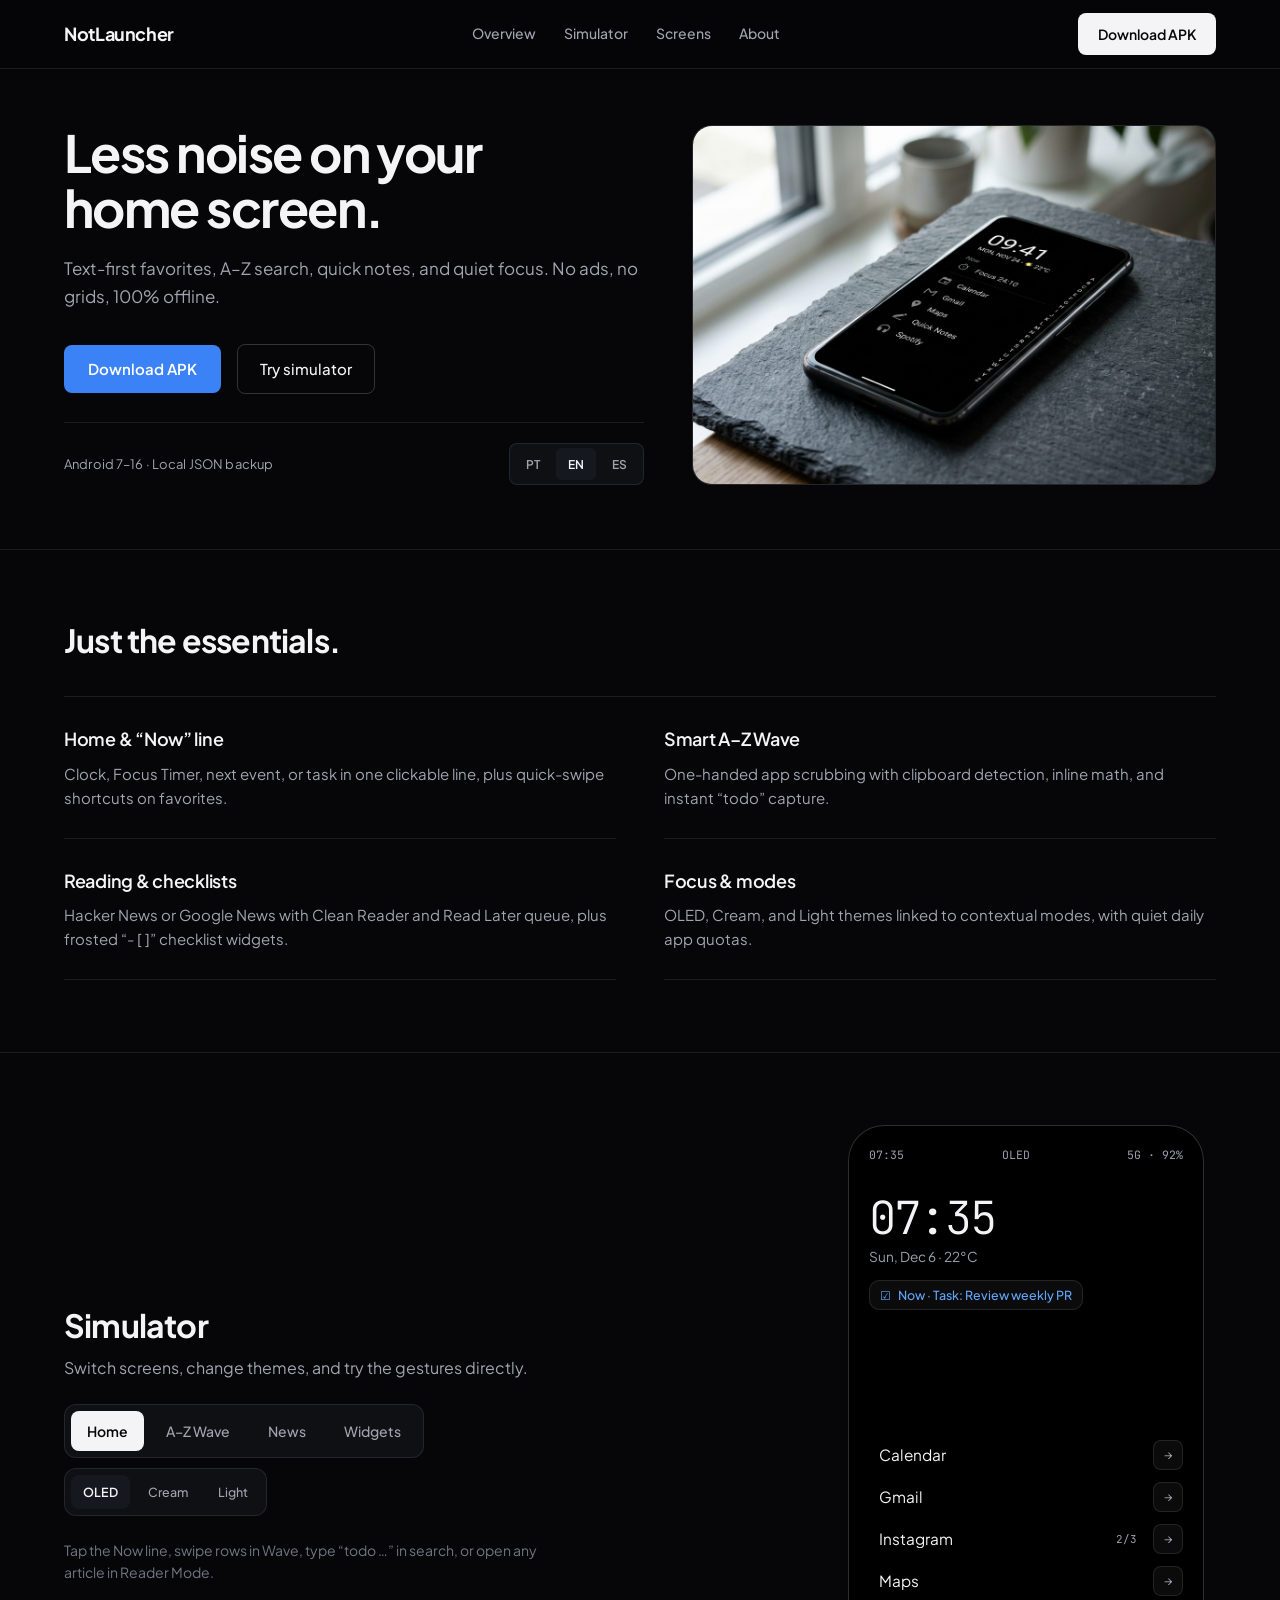
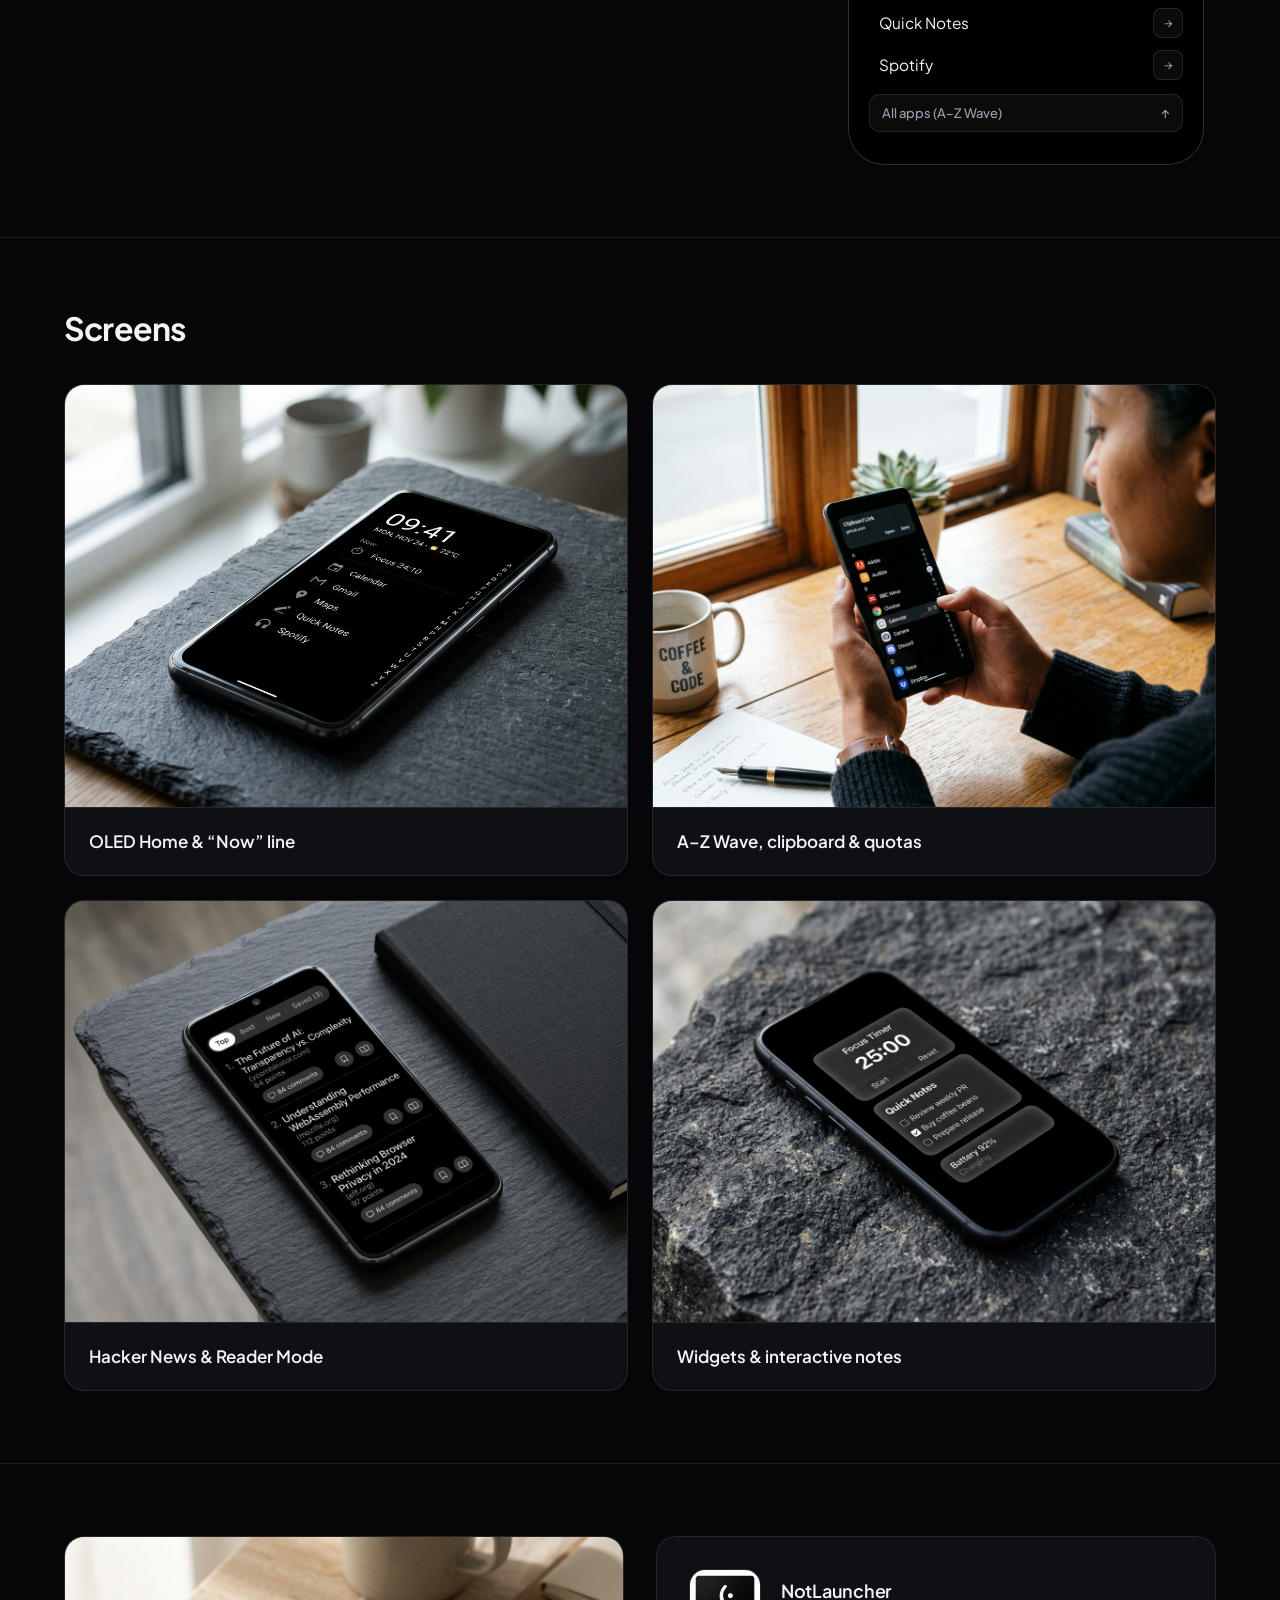
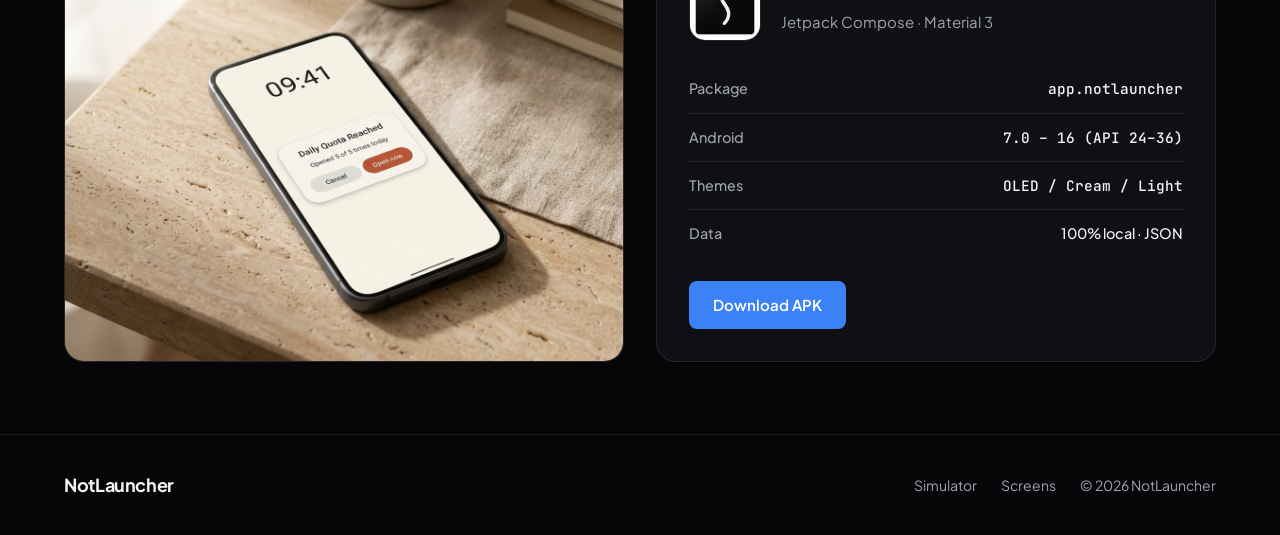
==== commit aa158441: "feat: sync simplified site and keep smart page dependencies" ====
--- a/index.html
+++ b/index.html
@@ -6,12 +6,12 @@
     <title>NotLauncher — Minimalist Android Launcher</title>
     <meta
       name="description"
-      content="OLED & Cream minimalist Android launcher with a clickable Now line, quick-swipe favorite shortcuts, smart clipboard A–Z Wave, interactive checklist notes, Hacker News Reader Mode, quiet daily quotas, and contextual modes."
+      content="Minimalist Android launcher in OLED & Cream with a clickable Now line, A–Z Wave search, quick notes checklists, Hacker News Reader Mode, quiet daily quotas, and contextual modes."
     />
     <meta property="og:title" content="NotLauncher — Minimalist Android Launcher" />
     <meta
       property="og:description"
-      content="OLED & Cream minimalist Android launcher with a clickable Now line, quick-swipe favorite shortcuts, smart clipboard A–Z Wave, interactive checklist notes, Hacker News Reader Mode, quiet daily quotas, and contextual modes."
+      content="Minimalist Android launcher in OLED & Cream with a clickable Now line, A–Z Wave search, quick notes checklists, Hacker News Reader Mode, quiet daily quotas, and contextual modes."
     />
     <meta property="og:url" content="https://issoeocio.github.io/notlauncher/" />
     <meta property="og:image" content="https://issoeocio.github.io/notlauncher/assets/hero-showcase.jpg" />
@@ -49,17 +49,17 @@
         <a href="./index.html" class="brand-wordmark">NotLauncher</a>
 
         <nav class="nav-links" aria-label="Main navigation">
-          <a href="#recursos" data-i18n="nav_features">Features</a>
-          <a href="#experiencia" data-i18n="nav_experience">Experience</a>
-          <a href="#screenshots" data-i18n="nav_shots">Screenshots</a>
-          <a href="#especificacoes" data-i18n="nav_specs">Specs</a>
+          <a href="#recursos" data-i18n="nav_features">O app</a>
+          <a href="#experiencia" data-i18n="nav_experience">Simulador</a>
+          <a href="#screenshots" data-i18n="nav_shots">Telas</a>
+          <a href="#especificacoes" data-i18n="nav_specs">Sobre</a>
         </nav>
 
         <a
           href="https://github.com/issoeocio/notlauncher/releases/latest/download/notlauncher.apk"
           class="topbar-cta"
           data-i18n="hero_cta_download"
-        >Download APK</a>
+        >Baixar APK</a>
 
         <button
           type="button"
@@ -78,14 +78,14 @@
       </div>
 
       <div class="mobile-drawer" id="mobileDrawer">
-        <a href="#recursos" data-i18n="nav_features">Features</a>
-        <a href="#experiencia" data-i18n="nav_experience">Experience</a>
-        <a href="#screenshots" data-i18n="nav_shots">Screenshots</a>
-        <a href="#especificacoes" data-i18n="nav_specs">Specs</a>
+        <a href="#recursos" data-i18n="nav_features">O app</a>
+        <a href="#experiencia" data-i18n="nav_experience">Simulador</a>
+        <a href="#screenshots" data-i18n="nav_shots">Telas</a>
+        <a href="#especificacoes" data-i18n="nav_specs">Sobre</a>
         <a
           href="https://github.com/issoeocio/notlauncher/releases/latest/download/notlauncher.apk"
           data-i18n="hero_cta_download"
-        >Download APK</a>
+        >Baixar APK</a>
       </div>
     </header>
 
@@ -95,27 +95,18 @@
           <div class="hero-grid">
             <div class="hero-copy">
               <div>
-                <div class="meta-line">
-                  <span>Android Launcher</span>
-                  <span aria-hidden="true">·</span>
-                  <span data-i18n="meta_free">Ad-free</span>
-                  <span aria-hidden="true">·</span>
-                  <span class="mono">app.notlauncher</span>
-                </div>
-
-                <h1 class="hero-title" style="margin-top: 18px" data-i18n="hero_title">A quiet home screen crafted for intentional focus.</h1>
-
-                <p class="hero-subtitle" style="margin-top: 18px" data-i18n="hero_subtitle">NotLauncher replaces noisy icon grids with pure OLED or Cream typography, a clickable Now line, quick-swipe favorite shortcuts, smart A–Z Wave search, Hacker News Reader Mode, and quiet daily app quotas.</p>
+                <h1 class="hero-title" data-i18n="hero_title">Menos ruído na sua tela inicial.</h1>
+                <p class="hero-subtitle" style="margin-top: 18px" data-i18n="hero_subtitle">Favoritos em texto, busca de A a Z, notas rápidas e foco. Sem anúncios, sem grades, 100% offline.</p>
               </div>
 
               <div>
                 <div class="hero-actions">
-                  <a href="https://github.com/issoeocio/notlauncher/releases/latest/download/notlauncher.apk" class="btn-primary" data-i18n="hero_cta_download">Download APK</a>
-                  <a href="#experiencia" class="btn-secondary" data-i18n="hero_cta_primary">Try Interactive Simulator</a>
+                  <a href="https://github.com/issoeocio/notlauncher/releases/latest/download/notlauncher.apk" class="btn-primary" data-i18n="hero_cta_download">Baixar APK</a>
+                  <a href="#experiencia" class="btn-secondary" data-i18n="hero_cta_primary">Testar simulador</a>
                 </div>
 
                 <div class="hero-utility-row" style="margin-top: 28px">
-                  <span class="meta-line" data-i18n="hero_note">100% offline local storage · JSON backup export/import included.</span>
+                  <span class="meta-line" data-i18n="hero_note">Android 7–16 · Backup JSON local</span>
 
                   <div class="lang-switch" role="group" aria-label="Language">
                     <button type="button" class="lang-btn" data-lang="pt">PT</button>
@@ -129,87 +120,39 @@
             <div class="hero-media">
               <img
                 src="./assets/hero-showcase.jpg"
-                alt="Minimalist smartphone showing the NotLauncher OLED home screen with the clickable Now focus line and Wave strip"
+                alt="NotLauncher OLED home screen with the Now focus line and A–Z Wave strip"
                 referrerpolicy="no-referrer"
               />
             </div>
           </div>
-
-          <div class="facts-strip">
-            <div class="fact-cell">
-              <div class="fact-value mono">0 B</div>
-              <div class="fact-label" data-i18n="fact_1">Telemetry or ad trackers</div>
-            </div>
-            <div class="fact-cell">
-              <div class="fact-value mono">4 temas</div>
-              <div class="fact-label" data-i18n="fact_2">OLED, Cream, Light &amp; System themes</div>
-            </div>
-            <div class="fact-cell">
-              <div class="fact-value mono">Offline</div>
-              <div class="fact-label" data-i18n="fact_3">Read Later, checklist &amp; JSON backup</div>
-            </div>
-            <div class="fact-cell">
-              <div class="fact-value mono">API 24–36</div>
-              <div class="fact-label" data-i18n="fact_4">Supports Android 7 to Android 16</div>
-            </div>
-          </div>
         </div>
       </section>
 
       <section class="section-block" id="recursos">
         <div class="container">
           <div class="section-header">
-            <h2 class="section-title" data-i18n="features_title">Built around focus, speed, and ergonomics</h2>
-            <p class="section-desc" data-i18n="features_desc">Every screen stays calm by default and responds in a single thumb gesture.</p>
-          </div>
-
-          <div class="bento-grid">
-            <article class="bento-card bento-span-2">
-              <div>
-                <h3 class="bento-title" data-i18n="f1_title">01. Contextual “Now” Line &amp; Quick Swipe Shortcuts</h3>
-                <p class="bento-text" data-i18n="f1_desc">A single clickable status line below the clock prioritizes your running Focus Timer, next Calendar event, or first unchecked Quick Notes task. Swipe right on any Home favorite to launch its primary app shortcut or tool directly.</p>
-              </div>
-              <div class="bento-meta" data-i18n="f1_meta">LauncherApps primary shortcut · Zero home clutter</div>
+            <h2 class="section-title" data-i18n="features_title">O essencial, apenas.</h2>
+          </div>
+
+          <div class="editorial-list">
+            <article class="editorial-item">
+              <h3 class="bento-title" data-i18n="f1_title">Home e linha “Agora”</h3>
+              <p class="bento-text" data-i18n="f1_desc">Relógio, Timer, próximo evento ou tarefa clicável, com atalho direto ao deslizar o favorito.</p>
             </article>
 
-            <article class="bento-card">
-              <div>
-                <h3 class="bento-title" data-i18n="f2_title">02. Smart Clipboard, Wave &amp; “todo”</h3>
-                <p class="bento-text" data-i18n="f2_desc">Scrub from A to Z with one thumb. Opening search automatically detects copied URLs, math expressions, or phone numbers, while typing “todo …” saves a task directly into your checklist.</p>
-              </div>
-              <div class="bento-meta" data-i18n="f2_meta">Inline calculator · Instant task capture · Swipe-left controls</div>
+            <article class="editorial-item">
+              <h3 class="bento-title" data-i18n="f2_title">Onda A–Z inteligente</h3>
+              <p class="bento-text" data-i18n="f2_desc">Todos os apps com um dedo, detecção automática do clipboard, cálculo inline e comando “todo”.</p>
             </article>
 
-            <article class="bento-card">
-              <div>
-                <h3 class="bento-title" data-i18n="f3_title">03. Hacker News, Saved Queue &amp; Reader Mode</h3>
-                <p class="bento-text" data-i18n="f3_desc">Switch between Hacker News and personalized Google News feeds with clearly clickable comments links, save stories to your Read Later queue, and strip away ads with Clean Reader Mode.</p>
-              </div>
-              <div class="bento-meta" data-i18n="f3_meta">Auto-removes articles on Done · Zero algorithmic feed noise</div>
+            <article class="editorial-item">
+              <h3 class="bento-title" data-i18n="f3_title">Leitura e notas</h3>
+              <p class="bento-text" data-i18n="f3_desc">Hacker News ou Google News com Modo Leitor e fila salva, além de widgets translúcidos e checklists “- [ ]”.</p>
             </article>
 
-            <article class="bento-card bento-span-2">
-              <div>
-                <h3 class="bento-title" data-i18n="f4_title">04. Frosted Transparent Widgets &amp; Interactive Checklists</h3>
-                <p class="bento-text" data-i18n="f4_desc">Host official Android widgets alongside built-in Focus Timer, Battery, Calculator, Google Search, and Quick Notes with tap-to-toggle “- [ ]” checkboxes synced with Home. Optionally hide the “Edit widgets” button for a pure canvas.</p>
-              </div>
-              <div class="bento-meta" data-i18n="f4_meta">Official AppWidgetHost · Clean frosted contrast in OLED dark &amp; Cream</div>
-            </article>
-
-            <article class="bento-card">
-              <div>
-                <h3 class="bento-title" data-i18n="f5_title">05. Quiet Daily App Quotas</h3>
-                <p class="bento-text" data-i18n="f5_desc">Set a daily opening limit (5 to 20 launches) on distracting apps. Once reached, rows gently dim with an N/Q indicator and pause calmly before opening—without harsh lockouts.</p>
-              </div>
-              <div class="bento-meta" data-i18n="f5_meta">14-day local rolling count · Per-app context setting</div>
-            </article>
-
-            <article class="bento-card bento-span-2">
-              <div>
-                <h3 class="bento-title" data-i18n="f6_title">06. Contextual Modes Linked to Theme &amp; Pages</h3>
-                <p class="bento-text" data-i18n="f6_desc">Switch between Default, Work, Focus, Night, and Weekend modes. Enable appearance linking so Work and Focus automatically shift to paper Cream with the News page hidden, while Night activates pure OLED dimming.</p>
-              </div>
-              <div class="bento-meta" data-i18n="f6_meta">Local preferences · Instant JSON backup export &amp; restore</div>
+            <article class="editorial-item">
+              <h3 class="bento-title" data-i18n="f4_title">Foco e modos</h3>
+              <p class="bento-text" data-i18n="f4_desc">Temas OLED, Creme e Claro vinculados ao modo ativo, com cotas diárias silenciosas por aplicativo.</p>
             </article>
           </div>
         </div>
@@ -220,39 +163,26 @@
           <div class="experience-grid">
             <div class="demo-controls">
               <div class="section-header" style="margin-bottom: 0">
-                <h2 class="section-title" data-i18n="demo_title">Try the interactive Web App simulator</h2>
-                <p class="section-desc" data-i18n="demo_desc">Test Home’s clickable Now line, swipe right on favorites, scrub the A–Z Wave, type “todo buy milk” or read Hacker News inside Clean Reader Mode.</p>
+                <h2 class="section-title" data-i18n="demo_title">Simulador</h2>
+                <p class="section-desc" data-i18n="demo_desc">Navegue pelas telas, alterne o tema e teste os gestos diretamente no aparelho.</p>
               </div>
 
               <div class="demo-control-bars">
                 <div class="segmented-tabs" role="tablist" aria-label="NotLauncher screens">
                   <button type="button" class="seg-tab active" data-tab="home" data-i18n="tab_home">Home</button>
-                  <button type="button" class="seg-tab" data-tab="wave" data-i18n="tab_wave">A–Z Wave</button>
-                  <button type="button" class="seg-tab" data-tab="news" data-i18n="tab_news">News &amp; Reader</button>
+                  <button type="button" class="seg-tab" data-tab="wave" data-i18n="tab_wave">Onda A–Z</button>
+                  <button type="button" class="seg-tab" data-tab="news" data-i18n="tab_news">Notícias</button>
                   <button type="button" class="seg-tab" data-tab="widgets" data-i18n="tab_widgets">Widgets</button>
                 </div>
 
                 <div class="segmented-tabs mode-tabs" role="group" aria-label="Theme and mode preview">
-                  <button type="button" class="mode-tab active" data-mode="night" data-i18n="mode_oled">Night · OLED</button>
-                  <button type="button" class="mode-tab" data-mode="focus" data-i18n="mode_cream">Focus · Cream</button>
-                  <button type="button" class="mode-tab" data-mode="light" data-i18n="mode_light">Light</button>
-                </div>
-              </div>
-
-              <ul class="demo-notes">
-                <li>
-                  <strong data-i18n="hint_1_title">Contextual “Now” line &amp; quick right-swipe</strong>
-                  <span data-i18n="hint_1_desc">Tap the Now line on Home to jump into Focus Timer or checklist tasks; swipe or click → on a favorite to run its direct shortcut.</span>
-                </li>
-                <li>
-                  <strong data-i18n="hint_2_title">Smart Clipboard, inline math &amp; “todo” capture</strong>
-                  <span data-i18n="hint_2_desc">In A–Z Wave, tap Open/Save on the clipboard banner, calculate expressions like 125 * 4, or type “todo …” to append directly to Quick Notes.</span>
-                </li>
-                <li>
-                  <strong data-i18n="hint_3_title">Quiet daily quotas, Saved queue &amp; checklists</strong>
-                  <span data-i18n="hint_3_desc">Open a quota-limited app until it hits 3/3, toggle checkboxes inside Widgets, or bookmark and open any story in Clean Reader Mode.</span>
-                </li>
-              </ul>
+                  <button type="button" class="mode-tab active" data-mode="night" data-i18n="mode_oled">OLED</button>
+                  <button type="button" class="mode-tab" data-mode="focus" data-i18n="mode_cream">Creme</button>
+                  <button type="button" class="mode-tab" data-mode="light" data-i18n="mode_light">Claro</button>
+                </div>
+              </div>
+
+              <p class="demo-tip" data-i18n="demo_tip">Toque na linha “Agora”, deslize apps na Onda, digite “todo …” na busca ou abra um artigo no Modo Leitor.</p>
             </div>
 
             <div class="phone-frame" id="phoneFrame" aria-label="Interactive NotLauncher simulation">
@@ -271,8 +201,7 @@
       <section class="section-block" id="screenshots">
         <div class="container">
           <div class="section-header">
-            <h2 class="section-title" data-i18n="shots_title">Updated NotLauncher Screenshots</h2>
-            <p class="section-desc" data-i18n="shots_desc">Click any screenshot to inspect in full resolution: OLED Home with the Now line, one-handed Wave with Smart Clipboard &amp; Quotas, Hacker News + Reader Mode, frosted Checklist Widgets, and Cream Focus Mode.</p>
+            <h2 class="section-title" data-i18n="shots_title">Telas</h2>
           </div>
 
           <div class="shots-grid">
@@ -280,13 +209,12 @@
               <div class="shot-media">
                 <img
                   src="./assets/hero-showcase.jpg"
-                  alt="OLED Home screen showing clock, weather, Now contextual Focus line, favorites and right-edge alphabet strip"
+                  alt="OLED Home screen with Now line and A–Z Wave"
                   referrerpolicy="no-referrer"
                 />
               </div>
               <figcaption class="shot-caption">
-                <h3 data-i18n="shot1_title">01. OLED Home &amp; “Now” Line</h3>
-                <p data-i18n="shot1_desc">Clock, weather, clickable active Focus or next task line, and clean favorites with quick-swipe shortcuts.</p>
+                <h3 data-i18n="shot1_title">Home OLED e linha “Agora”</h3>
               </figcaption>
             </figure>
 
@@ -294,13 +222,12 @@
               <div class="shot-media">
                 <img
                   src="./assets/wave-detail.jpg"
-                  alt="One-handed A to Z Wave drawer with smart clipboard card and 3/5 daily quota counter"
+                  alt="One-handed A to Z Wave drawer with clipboard card and daily quota"
                   referrerpolicy="no-referrer"
                 />
               </div>
               <figcaption class="shot-caption">
-                <h3 data-i18n="shot2_title">02. Smart Wave, Clipboard &amp; Quotas</h3>
-                <p data-i18n="shot2_desc">Instant clipboard link actions, centered A–Z thumb scrubbing, “todo” capture, and quiet 3/5 quota tracking.</p>
+                <h3 data-i18n="shot2_title">Onda A–Z, clipboard e cotas</h3>
               </figcaption>
             </figure>
 
@@ -308,13 +235,12 @@
               <div class="shot-media">
                 <img
                   src="./assets/shot-news.jpg"
-                  alt="Hacker News feed with Top, Best, New, Saved (3) tabs, visible 84 comments button, bookmark, and Reader Mode icon"
+                  alt="Hacker News with comments button, Saved tab and Reader Mode"
                   referrerpolicy="no-referrer"
                 />
               </div>
               <figcaption class="shot-caption">
-                <h3 data-i18n="shot3_title">03. Hacker News, Saved &amp; Clean Reader</h3>
-                <p data-i18n="shot3_desc">Clickable comments chip, Read Later queue with article counter, and distraction-free reader view.</p>
+                <h3 data-i18n="shot3_title">Hacker News e Modo Leitor</h3>
               </figcaption>
             </figure>
 
@@ -322,13 +248,12 @@
               <div class="shot-media">
                 <img
                   src="./assets/shot-widgets.jpg"
-                  alt="Transparent dark widget cards showing 25:00 Focus Timer, Quick Notes interactive checklist, and Battery 92%"
+                  alt="Frosted dark widgets with Focus Timer and interactive checklist"
                   referrerpolicy="no-referrer"
                 />
               </div>
               <figcaption class="shot-caption">
-                <h3 data-i18n="shot4_title">04. Frosted Widgets &amp; Interactive Notes</h3>
-                <p data-i18n="shot4_desc">Focus timer, tap-to-toggle “- [ ]” checklists, and native Android widgets with optional zero-button cleanliness.</p>
+                <h3 data-i18n="shot4_title">Widgets e checklist interativa</h3>
               </figcaption>
             </figure>
           </div>
@@ -348,7 +273,7 @@
             >
               <img
                 src="./assets/shot-modes.jpg"
-                alt="NotLauncher in warm Cream paper Focus Mode displaying the calm Daily Quota Reached confirmation dialog"
+                alt="NotLauncher Cream Focus Mode with quiet Daily Quota Reached dialog"
                 referrerpolicy="no-referrer"
               />
             </figure>
@@ -358,45 +283,40 @@
                 <div class="brand-mark-row">
                   <img
                     src="./assets/app-icon.jpg"
-                    alt="Official minimalist NotLauncher icon"
+                    alt="NotLauncher icon"
                     class="brand-icon-img"
                     referrerpolicy="no-referrer"
                   />
                   <div>
-                    <h2 class="bento-title">NotLauncher for Android</h2>
-                    <p class="bento-text" style="margin-top: 4px" data-i18n="spec_subtitle">Built with Jetpack Compose and Material 3 · Synchronized Web App included.</p>
+                    <h2 class="bento-title">NotLauncher</h2>
+                    <p class="bento-text" style="margin-top: 4px" data-i18n="spec_subtitle">Jetpack Compose · Material 3</p>
                   </div>
                 </div>
 
                 <table class="spec-table" style="margin-top: 24px">
                   <tbody>
                     <tr>
-                      <th data-i18n="spec_pkg">Package identifier</th>
+                      <th data-i18n="spec_pkg">Pacote</th>
                       <td class="mono">app.notlauncher</td>
                     </tr>
                     <tr>
-                      <th data-i18n="spec_min">Minimum Android version</th>
-                      <td class="mono">Android 7.0 (API 24)</td>
+                      <th data-i18n="spec_android">Android</th>
+                      <td class="mono">7.0 – 16 (API 24–36)</td>
                     </tr>
                     <tr>
-                      <th data-i18n="spec_target">Target SDK</th>
-                      <td class="mono">Android 16 (API 36)</td>
+                      <th data-i18n="spec_themes">Temas</th>
+                      <td class="mono" data-i18n="spec_themes_val">OLED / Creme / Claro</td>
                     </tr>
                     <tr>
-                      <th data-i18n="spec_themes">Themes &amp; languages</th>
-                      <td class="mono" data-i18n="spec_themes_val">OLED / Cream / Light · PT / EN / ES</td>
-                    </tr>
-                    <tr>
-                      <th data-i18n="spec_ads">Ads &amp; telemetry</th>
-                      <td data-i18n="spec_none">None (100% local + JSON backup)</td>
+                      <th data-i18n="spec_ads">Dados</th>
+                      <td data-i18n="spec_none">100% local · JSON</td>
                     </tr>
                   </tbody>
                 </table>
               </div>
 
               <div class="hero-actions">
-                <a href="https://github.com/issoeocio/notlauncher/releases/latest/download/notlauncher.apk" class="btn-primary" data-i18n="hero_cta_download">Download APK</a>
-                <a href="#experiencia" class="btn-secondary" data-i18n="nav_experience">Experience</a>
+                <a href="https://github.com/issoeocio/notlauncher/releases/latest/download/notlauncher.apk" class="btn-primary" data-i18n="hero_cta_download">Baixar APK</a>
               </div>
             </div>
           </div>
@@ -409,9 +329,8 @@
         <span class="brand-wordmark">NotLauncher</span>
 
         <div class="footer-links">
-          <a href="#recursos" data-i18n="nav_features">Features</a>
-          <a href="#experiencia" data-i18n="nav_experience">Experience</a>
-          <a href="#screenshots" data-i18n="nav_shots">Screenshots</a>
+          <a href="#experiencia" data-i18n="nav_experience">Simulador</a>
+          <a href="#screenshots" data-i18n="nav_shots">Telas</a>
           <span>© 2026 NotLauncher</span>
         </div>
       </div>
--- a/styles.css
+++ b/styles.css
@@ -331,39 +331,6 @@
   object-fit: cover;
 }
 
-/* 4-column metrics row directly below Hero split */
-.facts-strip {
-  margin-top: 40px;
-  display: grid;
-  grid-template-columns: repeat(4, minmax(0, 1fr));
-  border: 1px solid var(--border-hairline);
-  border-radius: var(--radius-md);
-  background: var(--bg-surface);
-  overflow: hidden;
-}
-
-.fact-cell {
-  padding: 20px 24px;
-  border-right: 1px solid var(--border-hairline);
-}
-
-.fact-cell:last-child {
-  border-right: 0;
-}
-
-.fact-value {
-  font-size: 1.5rem;
-  font-weight: 600;
-  letter-spacing: -0.02em;
-  color: var(--text-primary);
-}
-
-.fact-label {
-  margin-top: 4px;
-  font-size: 0.8125rem;
-  color: var(--text-secondary);
-}
-
 /* ─── Section Shared ──────────────────────────────────────────────────────── */
 .section-block {
   padding-block: 72px;
@@ -393,46 +360,32 @@
   color: var(--text-secondary);
 }
 
-/* ─── Bento Grid Capabilities ─────────────────────────────────────────────── */
-.bento-grid {
+/* ─── Editorial Minimalist Feature List ───────────────────────────────────── */
+.editorial-list {
   display: grid;
-  grid-template-columns: repeat(3, minmax(0, 1fr));
-  gap: 20px;
-}
-
-.bento-card {
-  display: flex;
-  flex-direction: column;
-  justify-content: space-between;
-  gap: 20px;
-  padding: 28px;
-  border-radius: var(--radius-lg);
-  border: 1px solid var(--border-hairline);
-  background: var(--bg-surface);
-}
-
-.bento-span-2 {
-  grid-column: span 2;
+  grid-template-columns: repeat(2, minmax(0, 1fr));
+  gap: 0 48px;
+  border-top: 1px solid var(--border-hairline);
+}
+
+.editorial-item {
+  padding-block: 28px;
+  border-bottom: 1px solid var(--border-hairline);
 }
 
 .bento-title {
   margin: 0;
-  font-size: 1.25rem;
+  font-size: 1.125rem;
   font-weight: 600;
   letter-spacing: -0.015em;
   color: var(--text-primary);
 }
 
 .bento-text {
-  margin: 10px 0 0;
+  margin: 8px 0 0;
   font-size: 0.9375rem;
   color: var(--text-secondary);
   line-height: 1.6;
-}
-
-.bento-meta {
-  font-size: 0.8125rem;
-  color: var(--text-muted);
 }
 
 /* ─── Interactive Experience Demo ─────────────────────────────────────────── */
@@ -479,27 +432,12 @@
   font-weight: 600;
 }
 
-.demo-notes {
-  display: flex;
-  flex-direction: column;
-  gap: 14px;
+.demo-tip {
   margin: 0;
-  padding: 0;
-  list-style: none;
-}
-
-.demo-notes li {
-  padding-bottom: 14px;
-  border-bottom: 1px solid var(--border-hairline);
-  font-size: 0.9375rem;
-  color: var(--text-secondary);
-}
-
-.demo-notes li strong {
-  display: block;
-  margin-bottom: 2px;
-  color: var(--text-primary);
-  font-weight: 600;
+  font-size: 0.875rem;
+  color: var(--text-muted);
+  line-height: 1.55;
+  max-width: 50ch;
 }
 
 .phone-frame {
@@ -1513,29 +1451,9 @@
   .hero-grid,
   .experience-grid,
   .showcase-split,
-  .shots-grid {
+  .shots-grid,
+  .editorial-list {
     grid-template-columns: 1fr;
-  }
-
-  .bento-grid {
-    grid-template-columns: 1fr;
-  }
-
-  .bento-span-2 {
-    grid-column: span 1;
-  }
-
-  .facts-strip {
-    grid-template-columns: repeat(2, minmax(0, 1fr));
-  }
-
-  .fact-cell:nth-child(2) {
-    border-right: 0;
-  }
-
-  .fact-cell:nth-child(1),
-  .fact-cell:nth-child(2) {
-    border-bottom: 1px solid var(--border-hairline);
   }
 }
 
@@ -1547,19 +1465,6 @@
 
   .mobile-menu-btn {
     display: inline-flex;
-  }
-
-  .facts-strip {
-    grid-template-columns: 1fr;
-  }
-
-  .fact-cell {
-    border-right: 0;
-    border-bottom: 1px solid var(--border-hairline);
-  }
-
-  .fact-cell:last-child {
-    border-bottom: 0;
   }
 }
 
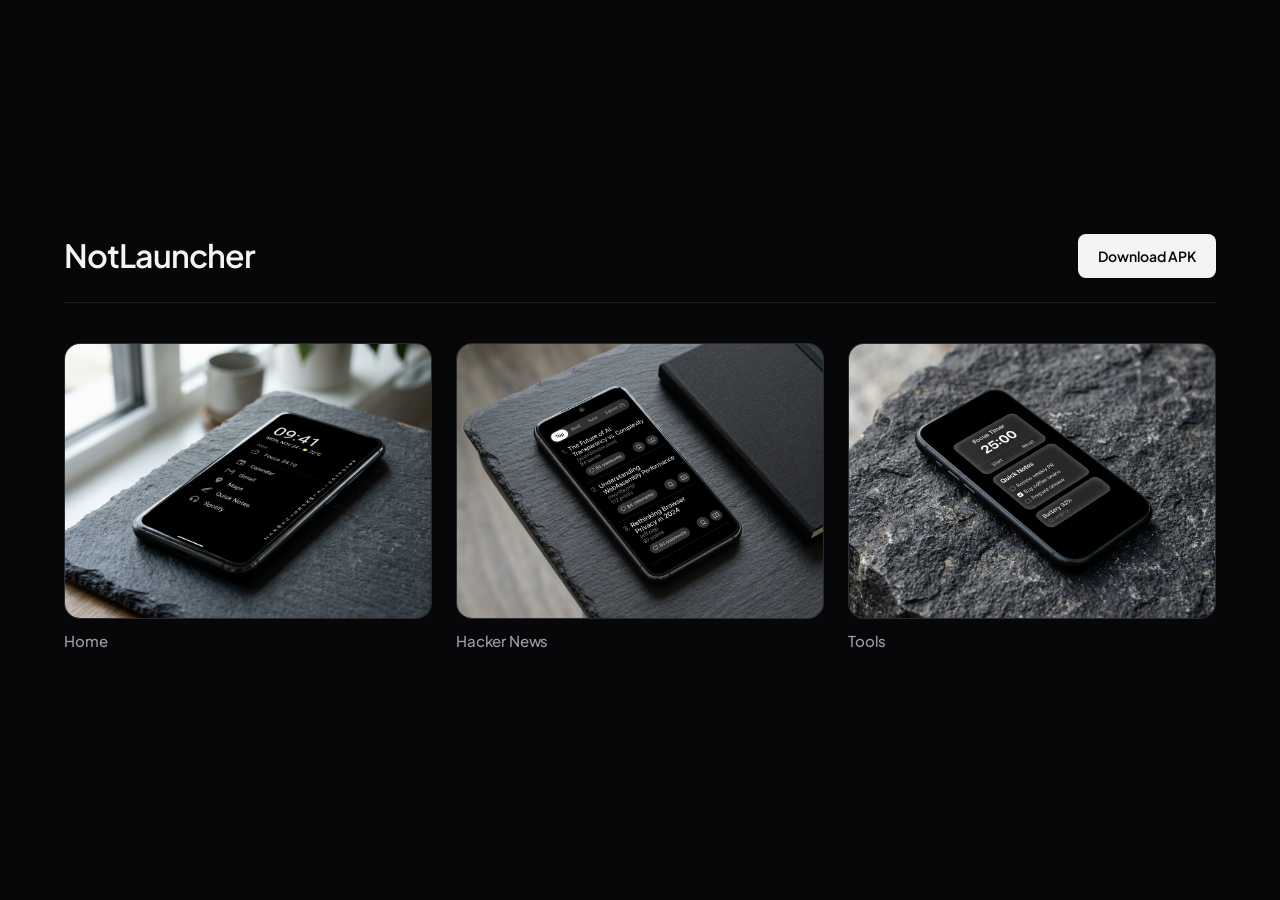
==== commit 11d52989: "feat: publish simplified landing page from source" ====
--- a/index.html
+++ b/index.html
@@ -3,16 +3,10 @@
   <head>
     <meta charset="UTF-8" />
     <meta name="viewport" content="width=device-width, initial-scale=1.0" />
-    <title>NotLauncher — Minimalist Android Launcher</title>
-    <meta
-      name="description"
-      content="Minimalist Android launcher in OLED & Cream with a clickable Now line, A–Z Wave search, quick notes checklists, Hacker News Reader Mode, quiet daily quotas, and contextual modes."
-    />
-    <meta property="og:title" content="NotLauncher — Minimalist Android Launcher" />
-    <meta
-      property="og:description"
-      content="Minimalist Android launcher in OLED & Cream with a clickable Now line, A–Z Wave search, quick notes checklists, Hacker News Reader Mode, quiet daily quotas, and contextual modes."
-    />
+    <title>NotLauncher</title>
+    <meta name="description" content="NotLauncher" />
+    <meta property="og:title" content="NotLauncher" />
+    <meta property="og:description" content="NotLauncher" />
     <meta property="og:url" content="https://issoeocio.github.io/notlauncher/" />
     <meta property="og:image" content="https://issoeocio.github.io/notlauncher/assets/hero-showcase.jpg" />
     <meta property="og:type" content="website" />
@@ -20,342 +14,101 @@
     <meta name="twitter:image" content="https://issoeocio.github.io/notlauncher/assets/hero-showcase.jpg" />
     <link rel="canonical" href="https://issoeocio.github.io/notlauncher/" />
     <link rel="icon" type="image/jpeg" href="./assets/app-icon.jpg" />
-    <script type="application/ld+json">
-      {
-        "@context": "https://schema.org",
-        "@type": "SoftwareApplication",
-        "name": "NotLauncher",
-        "operatingSystem": "Android",
-        "applicationCategory": "UtilitiesApplication",
-        "url": "https://issoeocio.github.io/notlauncher/",
-        "offers": {
-          "@type": "Offer",
-          "price": "0",
-          "priceCurrency": "USD"
-        }
-      }
-    </script>
     <link rel="preconnect" href="https://fonts.googleapis.com" />
     <link rel="preconnect" href="https://fonts.gstatic.com" crossorigin />
     <link
-      href="https://fonts.googleapis.com/css2?family=JetBrains+Mono:wght@400;500&family=Plus+Jakarta+Sans:wght@400;500;600;700&display=swap"
+      href="https://fonts.googleapis.com/css2?family=Plus+Jakarta+Sans:wght@400;500;600;700&display=swap"
       rel="stylesheet"
     />
     <link rel="stylesheet" href="./styles.css" />
   </head>
   <body>
-    <header class="site-header">
-      <div class="container topbar">
-        <a href="./index.html" class="brand-wordmark">NotLauncher</a>
-
-        <nav class="nav-links" aria-label="Main navigation">
-          <a href="#recursos" data-i18n="nav_features">O app</a>
-          <a href="#experiencia" data-i18n="nav_experience">Simulador</a>
-          <a href="#screenshots" data-i18n="nav_shots">Telas</a>
-          <a href="#especificacoes" data-i18n="nav_specs">Sobre</a>
-        </nav>
-
+    <main class="page">
+      <header class="page-head">
+        <h1 class="brand-name">NotLauncher</h1>
         <a
           href="https://github.com/issoeocio/notlauncher/releases/latest/download/notlauncher.apk"
-          class="topbar-cta"
-          data-i18n="hero_cta_download"
+          class="download-link"
+          data-i18n="download"
         >Baixar APK</a>
+      </header>
 
-        <button
-          type="button"
-          class="mobile-menu-btn"
-          id="mobileMenuBtn"
-          aria-expanded="false"
-          aria-controls="mobileDrawer"
-          aria-label="Open menu"
-        >
-          <svg width="20" height="20" viewBox="0 0 24 24" fill="none" stroke="currentColor" stroke-width="2">
-            <line x1="4" y1="7" x2="20" y2="7" />
-            <line x1="4" y1="12" x2="20" y2="12" />
-            <line x1="4" y1="17" x2="20" y2="17" />
-          </svg>
-        </button>
-      </div>
+      <section class="screens-grid" aria-label="Telas">
+        <figure class="screen-item">
+          <button
+            type="button"
+            class="screen-frame"
+            data-shot-src="./assets/hero-showcase.jpg"
+            data-shot-label="screen_home"
+          >
+            <img
+              src="./assets/hero-showcase.jpg"
+              alt="NotLauncher — Inicial"
+              referrerpolicy="no-referrer"
+            />
+          </button>
+          <figcaption class="screen-caption" data-i18n="screen_home">Inicial</figcaption>
+        </figure>
 
-      <div class="mobile-drawer" id="mobileDrawer">
-        <a href="#recursos" data-i18n="nav_features">O app</a>
-        <a href="#experiencia" data-i18n="nav_experience">Simulador</a>
-        <a href="#screenshots" data-i18n="nav_shots">Telas</a>
-        <a href="#especificacoes" data-i18n="nav_specs">Sobre</a>
-        <a
-          href="https://github.com/issoeocio/notlauncher/releases/latest/download/notlauncher.apk"
-          data-i18n="hero_cta_download"
-        >Baixar APK</a>
-      </div>
-    </header>
+        <figure class="screen-item">
+          <button
+            type="button"
+            class="screen-frame"
+            data-shot-src="./assets/shot-news.jpg"
+            data-shot-label="screen_hn"
+          >
+            <img
+              src="./assets/shot-news.jpg"
+              alt="NotLauncher — Hacker News"
+              referrerpolicy="no-referrer"
+            />
+          </button>
+          <figcaption class="screen-caption" data-i18n="screen_hn">Hacker News</figcaption>
+        </figure>
 
-    <main>
-      <section class="hero-section">
-        <div class="container">
-          <div class="hero-grid">
-            <div class="hero-copy">
-              <div>
-                <h1 class="hero-title" data-i18n="hero_title">Menos ruído na sua tela inicial.</h1>
-                <p class="hero-subtitle" style="margin-top: 18px" data-i18n="hero_subtitle">Favoritos em texto, busca de A a Z, notas rápidas e foco. Sem anúncios, sem grades, 100% offline.</p>
-              </div>
-
-              <div>
-                <div class="hero-actions">
-                  <a href="https://github.com/issoeocio/notlauncher/releases/latest/download/notlauncher.apk" class="btn-primary" data-i18n="hero_cta_download">Baixar APK</a>
-                  <a href="#experiencia" class="btn-secondary" data-i18n="hero_cta_primary">Testar simulador</a>
-                </div>
-
-                <div class="hero-utility-row" style="margin-top: 28px">
-                  <span class="meta-line" data-i18n="hero_note">Android 7–16 · Backup JSON local</span>
-
-                  <div class="lang-switch" role="group" aria-label="Language">
-                    <button type="button" class="lang-btn" data-lang="pt">PT</button>
-                    <button type="button" class="lang-btn" data-lang="en">EN</button>
-                    <button type="button" class="lang-btn" data-lang="es">ES</button>
-                  </div>
-                </div>
-              </div>
-            </div>
-
-            <div class="hero-media">
-              <img
-                src="./assets/hero-showcase.jpg"
-                alt="NotLauncher OLED home screen with the Now focus line and A–Z Wave strip"
-                referrerpolicy="no-referrer"
-              />
-            </div>
-          </div>
-        </div>
-      </section>
-
-      <section class="section-block" id="recursos">
-        <div class="container">
-          <div class="section-header">
-            <h2 class="section-title" data-i18n="features_title">O essencial, apenas.</h2>
-          </div>
-
-          <div class="editorial-list">
-            <article class="editorial-item">
-              <h3 class="bento-title" data-i18n="f1_title">Home e linha “Agora”</h3>
-              <p class="bento-text" data-i18n="f1_desc">Relógio, Timer, próximo evento ou tarefa clicável, com atalho direto ao deslizar o favorito.</p>
-            </article>
-
-            <article class="editorial-item">
-              <h3 class="bento-title" data-i18n="f2_title">Onda A–Z inteligente</h3>
-              <p class="bento-text" data-i18n="f2_desc">Todos os apps com um dedo, detecção automática do clipboard, cálculo inline e comando “todo”.</p>
-            </article>
-
-            <article class="editorial-item">
-              <h3 class="bento-title" data-i18n="f3_title">Leitura e notas</h3>
-              <p class="bento-text" data-i18n="f3_desc">Hacker News ou Google News com Modo Leitor e fila salva, além de widgets translúcidos e checklists “- [ ]”.</p>
-            </article>
-
-            <article class="editorial-item">
-              <h3 class="bento-title" data-i18n="f4_title">Foco e modos</h3>
-              <p class="bento-text" data-i18n="f4_desc">Temas OLED, Creme e Claro vinculados ao modo ativo, com cotas diárias silenciosas por aplicativo.</p>
-            </article>
-          </div>
-        </div>
-      </section>
-
-      <section class="section-block" id="experiencia">
-        <div class="container">
-          <div class="experience-grid">
-            <div class="demo-controls">
-              <div class="section-header" style="margin-bottom: 0">
-                <h2 class="section-title" data-i18n="demo_title">Simulador</h2>
-                <p class="section-desc" data-i18n="demo_desc">Navegue pelas telas, alterne o tema e teste os gestos diretamente no aparelho.</p>
-              </div>
-
-              <div class="demo-control-bars">
-                <div class="segmented-tabs" role="tablist" aria-label="NotLauncher screens">
-                  <button type="button" class="seg-tab active" data-tab="home" data-i18n="tab_home">Home</button>
-                  <button type="button" class="seg-tab" data-tab="wave" data-i18n="tab_wave">Onda A–Z</button>
-                  <button type="button" class="seg-tab" data-tab="news" data-i18n="tab_news">Notícias</button>
-                  <button type="button" class="seg-tab" data-tab="widgets" data-i18n="tab_widgets">Widgets</button>
-                </div>
-
-                <div class="segmented-tabs mode-tabs" role="group" aria-label="Theme and mode preview">
-                  <button type="button" class="mode-tab active" data-mode="night" data-i18n="mode_oled">OLED</button>
-                  <button type="button" class="mode-tab" data-mode="focus" data-i18n="mode_cream">Creme</button>
-                  <button type="button" class="mode-tab" data-mode="light" data-i18n="mode_light">Claro</button>
-                </div>
-              </div>
-
-              <p class="demo-tip" data-i18n="demo_tip">Toque na linha “Agora”, deslize apps na Onda, digite “todo …” na busca ou abra um artigo no Modo Leitor.</p>
-            </div>
-
-            <div class="phone-frame" id="phoneFrame" aria-label="Interactive NotLauncher simulation">
-              <div class="phone-statusbar mono">
-                <span id="simClock">10:09</span>
-                <span id="simModeBadge">OLED</span>
-                <span>5G · 92%</span>
-              </div>
-
-              <div class="phone-screen" id="phoneScreen"></div>
-            </div>
-          </div>
-        </div>
-      </section>
-
-      <section class="section-block" id="screenshots">
-        <div class="container">
-          <div class="section-header">
-            <h2 class="section-title" data-i18n="shots_title">Telas</h2>
-          </div>
-
-          <div class="shots-grid">
-            <figure class="shot-card" tabindex="0" role="button" data-shot-src="./assets/hero-showcase.jpg" data-shot-title="shot1_title" data-shot-desc="shot1_desc">
-              <div class="shot-media">
-                <img
-                  src="./assets/hero-showcase.jpg"
-                  alt="OLED Home screen with Now line and A–Z Wave"
-                  referrerpolicy="no-referrer"
-                />
-              </div>
-              <figcaption class="shot-caption">
-                <h3 data-i18n="shot1_title">Home OLED e linha “Agora”</h3>
-              </figcaption>
-            </figure>
-
-            <figure class="shot-card" tabindex="0" role="button" data-shot-src="./assets/wave-detail.jpg" data-shot-title="shot2_title" data-shot-desc="shot2_desc">
-              <div class="shot-media">
-                <img
-                  src="./assets/wave-detail.jpg"
-                  alt="One-handed A to Z Wave drawer with clipboard card and daily quota"
-                  referrerpolicy="no-referrer"
-                />
-              </div>
-              <figcaption class="shot-caption">
-                <h3 data-i18n="shot2_title">Onda A–Z, clipboard e cotas</h3>
-              </figcaption>
-            </figure>
-
-            <figure class="shot-card" tabindex="0" role="button" data-shot-src="./assets/shot-news.jpg" data-shot-title="shot3_title" data-shot-desc="shot3_desc">
-              <div class="shot-media">
-                <img
-                  src="./assets/shot-news.jpg"
-                  alt="Hacker News with comments button, Saved tab and Reader Mode"
-                  referrerpolicy="no-referrer"
-                />
-              </div>
-              <figcaption class="shot-caption">
-                <h3 data-i18n="shot3_title">Hacker News e Modo Leitor</h3>
-              </figcaption>
-            </figure>
-
-            <figure class="shot-card" tabindex="0" role="button" data-shot-src="./assets/shot-widgets.jpg" data-shot-title="shot4_title" data-shot-desc="shot4_desc">
-              <div class="shot-media">
-                <img
-                  src="./assets/shot-widgets.jpg"
-                  alt="Frosted dark widgets with Focus Timer and interactive checklist"
-                  referrerpolicy="no-referrer"
-                />
-              </div>
-              <figcaption class="shot-caption">
-                <h3 data-i18n="shot4_title">Widgets e checklist interativa</h3>
-              </figcaption>
-            </figure>
-          </div>
-        </div>
-      </section>
-
-      <section class="section-block" id="especificacoes">
-        <div class="container">
-          <div class="showcase-split">
-            <figure
-              class="showcase-photo shot-card"
-              tabindex="0"
-              role="button"
-              data-shot-src="./assets/shot-modes.jpg"
-              data-shot-title="shot5_title"
-              data-shot-desc="shot5_desc"
-            >
-              <img
-                src="./assets/shot-modes.jpg"
-                alt="NotLauncher Cream Focus Mode with quiet Daily Quota Reached dialog"
-                referrerpolicy="no-referrer"
-              />
-            </figure>
-
-            <div class="spec-panel">
-              <div>
-                <div class="brand-mark-row">
-                  <img
-                    src="./assets/app-icon.jpg"
-                    alt="NotLauncher icon"
-                    class="brand-icon-img"
-                    referrerpolicy="no-referrer"
-                  />
-                  <div>
-                    <h2 class="bento-title">NotLauncher</h2>
-                    <p class="bento-text" style="margin-top: 4px" data-i18n="spec_subtitle">Jetpack Compose · Material 3</p>
-                  </div>
-                </div>
-
-                <table class="spec-table" style="margin-top: 24px">
-                  <tbody>
-                    <tr>
-                      <th data-i18n="spec_pkg">Pacote</th>
-                      <td class="mono">app.notlauncher</td>
-                    </tr>
-                    <tr>
-                      <th data-i18n="spec_android">Android</th>
-                      <td class="mono">7.0 – 16 (API 24–36)</td>
-                    </tr>
-                    <tr>
-                      <th data-i18n="spec_themes">Temas</th>
-                      <td class="mono" data-i18n="spec_themes_val">OLED / Creme / Claro</td>
-                    </tr>
-                    <tr>
-                      <th data-i18n="spec_ads">Dados</th>
-                      <td data-i18n="spec_none">100% local · JSON</td>
-                    </tr>
-                  </tbody>
-                </table>
-              </div>
-
-              <div class="hero-actions">
-                <a href="https://github.com/issoeocio/notlauncher/releases/latest/download/notlauncher.apk" class="btn-primary" data-i18n="hero_cta_download">Baixar APK</a>
-              </div>
-            </div>
-          </div>
-        </div>
+        <figure class="screen-item">
+          <button
+            type="button"
+            class="screen-frame"
+            data-shot-src="./assets/shot-widgets.jpg"
+            data-shot-label="screen_tools"
+          >
+            <img
+              src="./assets/shot-widgets.jpg"
+              alt="NotLauncher — Tools"
+              referrerpolicy="no-referrer"
+            />
+          </button>
+          <figcaption class="screen-caption" data-i18n="screen_tools">Tools</figcaption>
+        </figure>
       </section>
     </main>
 
-    <footer class="site-footer">
-      <div class="container footer-row">
-        <span class="brand-wordmark">NotLauncher</span>
-
-        <div class="footer-links">
-          <a href="#experiencia" data-i18n="nav_experience">Simulador</a>
-          <a href="#screenshots" data-i18n="nav_shots">Telas</a>
-          <span>© 2026 NotLauncher</span>
-        </div>
-      </div>
-    </footer>
-
-    <div class="lightbox-backdrop" id="shotLightbox" hidden aria-hidden="true" role="dialog" aria-modal="true" aria-labelledby="lightboxTitle">
-      <div class="lightbox-dialog">
-        <div class="lightbox-bar">
-          <div>
-            <h3 id="lightboxTitle" class="lightbox-title"></h3>
-            <p id="lightboxDesc" class="lightbox-desc"></p>
-          </div>
-          <div class="lightbox-actions">
-            <button type="button" class="lightbox-nav" id="lightboxPrev" aria-label="Previous screenshot">
-              <svg width="18" height="18" viewBox="0 0 24 24" fill="none" stroke="currentColor" stroke-width="2">
+    <div
+      class="lightbox"
+      id="shotLightbox"
+      hidden
+      aria-hidden="true"
+      role="dialog"
+      aria-modal="true"
+      aria-labelledby="lightboxTitle"
+    >
+      <div class="lightbox-card">
+        <div class="lightbox-head">
+          <span id="lightboxTitle" class="lightbox-title"></span>
+          <div class="lightbox-controls">
+            <button type="button" class="lightbox-btn" id="lightboxPrev" aria-label="Anterior">
+              <svg width="16" height="16" viewBox="0 0 24 24" fill="none" stroke="currentColor" stroke-width="2">
                 <polyline points="15 18 9 12 15 6" />
               </svg>
             </button>
-            <button type="button" class="lightbox-nav" id="lightboxNext" aria-label="Next screenshot">
-              <svg width="18" height="18" viewBox="0 0 24 24" fill="none" stroke="currentColor" stroke-width="2">
+            <button type="button" class="lightbox-btn" id="lightboxNext" aria-label="Próxima">
+              <svg width="16" height="16" viewBox="0 0 24 24" fill="none" stroke="currentColor" stroke-width="2">
                 <polyline points="9 18 15 12 9 6" />
               </svg>
             </button>
-            <button type="button" class="lightbox-close" id="lightboxClose" aria-label="Close image">
-              <svg width="20" height="20" viewBox="0 0 24 24" fill="none" stroke="currentColor" stroke-width="2">
+            <button type="button" class="lightbox-btn" id="lightboxClose" aria-label="Fechar">
+              <svg width="16" height="16" viewBox="0 0 24 24" fill="none" stroke="currentColor" stroke-width="2">
                 <line x1="18" y1="6" x2="6" y2="18" />
                 <line x1="6" y1="6" x2="18" y2="18" />
               </svg>
--- a/styles.css
+++ b/styles.css
@@ -1,21 +1,13 @@
 :root {
-  --bg-canvas: #060608;
-  --bg-surface: #0f1014;
-  --bg-surface-elevated: #16181f;
-  --border-hairline: rgba(255, 255, 255, 0.09);
-  --border-strong: rgba(255, 255, 255, 0.18);
-  --text-primary: #f4f4f6;
-  --text-secondary: #a1a4b0;
-  --text-muted: #717584;
-  --accent: #3b82f6;
-  --accent-hover: #2563eb;
-  --accent-fg: #ffffff;
-  --danger-bg: rgba(239, 68, 68, 0.16);
-  --danger-fg: #fca5a5;
-  --radius-lg: 20px;
-  --radius-md: 12px;
-  --radius-sm: 8px;
-  --ease-out: cubic-bezier(0.16, 1, 0.3, 1);
+  --bg: #070709;
+  --surface: #111216;
+  --border: rgba(255, 255, 255, 0.1);
+  --border-hover: rgba(255, 255, 255, 0.24);
+  --text: #f4f4f6;
+  --muted: #9a9da9;
+  --cta-bg: #f4f4f6;
+  --cta-fg: #070709;
+  --ease: cubic-bezier(0.16, 1, 0.3, 1);
 }
 
 *,
@@ -24,1454 +16,213 @@
   box-sizing: border-box;
 }
 
-html {
-  scroll-behavior: smooth;
-  background-color: var(--bg-canvas);
-  color: var(--text-primary);
+html,
+body {
+  margin: 0;
+  padding: 0;
+  min-height: 100%;
+  background: var(--bg);
+  color: var(--text);
   font-family: 'Plus Jakarta Sans', -apple-system, BlinkMacSystemFont, sans-serif;
   -webkit-font-smoothing: antialiased;
   -moz-osx-font-smoothing: grayscale;
 }
 
-body {
-  margin: 0;
-  background-color: var(--bg-canvas);
-  color: var(--text-primary);
-  line-height: 1.6;
-  font-size: 16px;
-}
-
 img {
   display: block;
   max-width: 100%;
 }
 
-a {
-  color: inherit;
-}
-
-button {
-  font-family: inherit;
-  cursor: pointer;
-}
-
 :focus-visible {
-  outline: 2px solid var(--accent);
-  outline-offset: 2px;
-}
-
-.tabular-nums {
-  font-variant-numeric: tabular-nums;
-}
-
-.mono {
-  font-family: 'JetBrains Mono', ui-monospace, SFMono-Regular, monospace;
-  font-variant-numeric: tabular-nums;
-}
-
-.container {
+  outline: 2px solid var(--text);
+  outline-offset: 3px;
+}
+
+.page {
   width: 100%;
   max-width: 1200px;
+  min-height: 100dvh;
   margin-inline: auto;
-  padding-inline: 24px;
-}
-
-/* ─── Top Bar Contract: 3 zones separated cleanly ─────────────────────────── */
-.site-header {
-  position: sticky;
-  top: 0;
-  z-index: 40;
-  background: rgba(6, 6, 8, 0.86);
-  backdrop-filter: blur(12px);
-  -webkit-backdrop-filter: blur(12px);
-  border-bottom: 1px solid var(--border-hairline);
-}
-
-.topbar {
+  padding: 40px 24px 56px;
+  display: flex;
+  flex-direction: column;
+  justify-content: center;
+  gap: 40px;
+}
+
+.page-head {
   display: flex;
   align-items: center;
   justify-content: space-between;
-  gap: 32px;
-  min-height: 68px;
-}
-
-.brand-wordmark {
-  font-size: 1.125rem;
-  font-weight: 700;
-  letter-spacing: -0.02em;
-  text-decoration: none;
+  gap: 24px;
+  padding-bottom: 24px;
+  border-bottom: 1px solid var(--border);
+}
+
+.brand-name {
+  margin: 0;
+  font-size: clamp(1.5rem, 2.5vw, 2rem);
+  font-weight: 600;
+  letter-spacing: -0.03em;
+  line-height: 1.1;
   white-space: nowrap;
-  flex-shrink: 0;
-  color: var(--text-primary);
-}
-
-.nav-links {
-  display: flex;
-  align-items: center;
-  gap: 28px;
-}
-
-.nav-links a {
-  font-size: 0.875rem;
-  font-weight: 500;
-  color: var(--text-secondary);
-  text-decoration: none;
-  white-space: nowrap;
-  flex-shrink: 0;
-  padding-block: 6px;
-  border-bottom: 1px solid transparent;
-  transition: color 160ms var(--ease-out), border-color 160ms var(--ease-out);
-}
-
-.nav-links a:hover {
-  color: var(--text-primary);
-  border-bottom-color: var(--border-strong);
-}
-
-.topbar-cta {
+}
+
+.download-link {
   display: inline-flex;
   align-items: center;
   justify-content: center;
+  min-height: 44px;
   padding: 10px 20px;
-  border-radius: var(--radius-sm);
-  background: var(--text-primary);
-  color: #060608;
+  border-radius: 8px;
+  background: var(--cta-bg);
+  color: var(--cta-fg);
   font-size: 0.875rem;
   font-weight: 600;
   text-decoration: none;
   white-space: nowrap;
   flex-shrink: 0;
-  transition: opacity 160ms var(--ease-out), transform 160ms var(--ease-out);
-}
-
-.topbar-cta:hover {
-  opacity: 0.9;
-}
-
-.mobile-menu-btn {
-  display: none;
-  align-items: center;
-  justify-content: center;
-  width: 44px;
-  height: 44px;
-  border-radius: var(--radius-sm);
-  border: 1px solid var(--border-hairline);
-  background: var(--bg-surface);
-  color: var(--text-primary);
-}
-
-.mobile-drawer {
-  display: none;
-  border-top: 1px solid var(--border-hairline);
-  background: var(--bg-surface);
-  padding: 16px 24px 24px;
-}
-
-.mobile-drawer.open {
+  transition: opacity 160ms var(--ease);
+}
+
+.download-link:hover {
+  opacity: 0.88;
+}
+
+.screens-grid {
+  display: grid;
+  grid-template-columns: repeat(3, minmax(0, 1fr));
+  gap: 24px;
+  align-items: start;
+}
+
+.screen-item {
+  margin: 0;
   display: flex;
   flex-direction: column;
   gap: 12px;
 }
 
-.mobile-drawer a {
-  padding-block: 10px;
-  text-decoration: none;
-  font-size: 0.95rem;
-  font-weight: 500;
-  color: var(--text-secondary);
-  border-bottom: 1px solid var(--border-hairline);
-}
-
-/* ─── Hero Section ────────────────────────────────────────────────────────── */
-.hero-section {
-  padding-top: 56px;
-  padding-bottom: 64px;
-}
-
-.hero-grid {
-  display: grid;
-  grid-template-columns: minmax(0, 1.05fr) minmax(0, 0.95fr);
-  gap: 48px;
-  align-items: stretch;
-}
-
-.hero-copy {
-  display: flex;
-  flex-direction: column;
-  justify-content: space-between;
-  gap: 28px;
-}
-
-.meta-line {
-  display: flex;
-  flex-wrap: wrap;
-  align-items: center;
-  gap: 10px;
-  font-size: 0.8125rem;
-  color: var(--text-secondary);
-  letter-spacing: 0.01em;
-}
-
-.hero-title {
-  margin: 0;
-  font-size: clamp(2.25rem, 4vw, 3.75rem);
-  font-weight: 700;
-  line-height: 1.08;
-  letter-spacing: -0.03em;
-  text-wrap: balance;
-  color: var(--text-primary);
-}
-
-.hero-subtitle {
-  margin: 0;
-  max-width: 58ch;
-  font-size: 1.0625rem;
-  line-height: 1.65;
-  color: var(--text-secondary);
-}
-
-.hero-actions {
-  display: flex;
-  flex-wrap: wrap;
-  align-items: center;
-  gap: 16px;
-}
-
-.btn-primary {
-  display: inline-flex;
-  align-items: center;
-  justify-content: center;
-  min-height: 46px;
-  padding: 12px 24px;
-  border-radius: var(--radius-sm);
-  border: 0;
-  background: var(--accent);
-  color: var(--accent-fg);
-  font-size: 0.9375rem;
-  font-weight: 600;
-  text-decoration: none;
-  white-space: nowrap;
-  transition: background-color 160ms var(--ease-out);
-}
-
-.btn-primary:hover {
-  background: var(--accent-hover);
-}
-
-.btn-secondary {
-  display: inline-flex;
-  align-items: center;
-  justify-content: center;
-  min-height: 46px;
-  padding: 12px 22px;
-  border-radius: var(--radius-sm);
-  border: 1px solid var(--border-strong);
-  background: transparent;
-  color: var(--text-primary);
+.screen-frame {
+  display: block;
+  width: 100%;
+  padding: 0;
+  aspect-ratio: 4 / 3;
+  border-radius: 16px;
+  overflow: hidden;
+  border: 1px solid var(--border);
+  background: var(--surface);
+  cursor: zoom-in;
+  transition: border-color 180ms var(--ease);
+}
+
+.screen-frame:hover {
+  border-color: var(--border-hover);
+}
+
+.screen-frame img {
+  width: 100%;
+  height: 100%;
+  object-fit: cover;
+  transition: transform 240ms var(--ease);
+}
+
+.screen-frame:hover img {
+  transform: scale(1.015);
+}
+
+.screen-caption {
   font-size: 0.9375rem;
   font-weight: 500;
-  text-decoration: none;
-  white-space: nowrap;
-  transition: background-color 160ms var(--ease-out), border-color 160ms var(--ease-out);
-}
-
-.btn-secondary:hover {
-  background: var(--bg-surface-elevated);
-}
-
-.hero-utility-row {
+  color: var(--muted);
+  letter-spacing: -0.01em;
+}
+
+.lightbox {
+  position: fixed;
+  inset: 0;
+  z-index: 50;
+  padding: 24px;
+  background: rgba(5, 5, 7, 0.9);
+  backdrop-filter: blur(8px);
+  -webkit-backdrop-filter: blur(8px);
+  display: flex;
+  align-items: center;
+  justify-content: center;
+}
+
+.lightbox[hidden] {
+  display: none;
+}
+
+.lightbox-card {
+  width: 100%;
+  max-width: 900px;
+  border-radius: 16px;
+  border: 1px solid var(--border-hover);
+  background: var(--surface);
+  overflow: hidden;
+}
+
+.lightbox-head {
   display: flex;
   align-items: center;
   justify-content: space-between;
   gap: 16px;
-  padding-top: 20px;
-  border-top: 1px solid var(--border-hairline);
-}
-
-.lang-switch {
-  display: inline-flex;
-  align-items: center;
-  gap: 4px;
-  padding: 4px;
-  border-radius: var(--radius-sm);
-  background: var(--bg-surface);
-  border: 1px solid var(--border-hairline);
-}
-
-.lang-btn {
-  min-height: 32px;
-  padding: 4px 12px;
-  border-radius: 6px;
-  border: 0;
-  background: transparent;
-  color: var(--text-secondary);
-  font-size: 0.75rem;
+  padding: 14px 18px;
+  border-bottom: 1px solid var(--border);
+}
+
+.lightbox-title {
+  font-size: 0.95rem;
   font-weight: 600;
-  white-space: nowrap;
-  transition: background-color 140ms var(--ease-out), color 140ms var(--ease-out);
-}
-
-.lang-btn.active {
-  background: var(--bg-surface-elevated);
-  color: var(--text-primary);
-}
-
-.hero-media {
-  position: relative;
-  border-radius: var(--radius-lg);
-  overflow: hidden;
-  border: 1px solid var(--border-hairline);
-  background: var(--bg-surface);
-  min-height: 360px;
-}
-
-.hero-media img {
-  width: 100%;
-  height: 100%;
-  object-fit: cover;
-}
-
-/* ─── Section Shared ──────────────────────────────────────────────────────── */
-.section-block {
-  padding-block: 72px;
-  border-top: 1px solid var(--border-hairline);
-}
-
-.section-header {
-  display: flex;
-  flex-direction: column;
-  gap: 10px;
-  max-width: 68ch;
-  margin-bottom: 36px;
-}
-
-.section-title {
-  margin: 0;
-  font-size: clamp(1.625rem, 2.5vw, 2.25rem);
-  font-weight: 700;
-  letter-spacing: -0.025em;
-  line-height: 1.18;
-  text-wrap: balance;
-}
-
-.section-desc {
-  margin: 0;
-  font-size: 1rem;
-  color: var(--text-secondary);
-}
-
-/* ─── Editorial Minimalist Feature List ───────────────────────────────────── */
-.editorial-list {
-  display: grid;
-  grid-template-columns: repeat(2, minmax(0, 1fr));
-  gap: 0 48px;
-  border-top: 1px solid var(--border-hairline);
-}
-
-.editorial-item {
-  padding-block: 28px;
-  border-bottom: 1px solid var(--border-hairline);
-}
-
-.bento-title {
-  margin: 0;
-  font-size: 1.125rem;
-  font-weight: 600;
-  letter-spacing: -0.015em;
-  color: var(--text-primary);
-}
-
-.bento-text {
-  margin: 8px 0 0;
-  font-size: 0.9375rem;
-  color: var(--text-secondary);
-  line-height: 1.6;
-}
-
-/* ─── Interactive Experience Demo ─────────────────────────────────────────── */
-.experience-grid {
-  display: grid;
-  grid-template-columns: minmax(0, 1fr) minmax(300px, 380px);
-  gap: 48px;
-  align-items: center;
-}
-
-.demo-controls {
-  display: flex;
-  flex-direction: column;
-  gap: 24px;
-}
-
-.segmented-tabs {
-  display: inline-flex;
-  flex-wrap: wrap;
-  gap: 6px;
-  padding: 6px;
-  border-radius: var(--radius-md);
-  background: var(--bg-surface);
-  border: 1px solid var(--border-hairline);
-  align-self: flex-start;
-}
-
-.seg-tab {
-  min-height: 40px;
-  padding: 8px 16px;
-  border-radius: var(--radius-sm);
-  border: 0;
-  background: transparent;
-  color: var(--text-secondary);
-  font-size: 0.875rem;
-  font-weight: 500;
-  white-space: nowrap;
-  transition: background-color 160ms var(--ease-out), color 160ms var(--ease-out);
-}
-
-.seg-tab.active {
-  background: var(--text-primary);
-  color: #060608;
-  font-weight: 600;
-}
-
-.demo-tip {
-  margin: 0;
-  font-size: 0.875rem;
-  color: var(--text-muted);
-  line-height: 1.55;
-  max-width: 50ch;
-}
-
-.phone-frame {
-  width: 100%;
-  max-width: 356px;
-  height: 640px;
-  margin-inline: auto;
-  border-radius: 36px;
-  border: 1px solid var(--border-strong);
-  background: #000000;
-  color: #f4f4f6;
-  padding: 20px;
-  display: flex;
-  flex-direction: column;
-  position: relative;
-  overflow: hidden;
-  user-select: none;
-  --sim-bg: #000000;
-  --sim-surface: #0f1014;
-  --sim-surface-soft: rgba(255, 255, 255, 0.045);
-  --sim-border: rgba(255, 255, 255, 0.1);
-  --sim-text: #f4f4f6;
-  --sim-muted: #9aa0ae;
-  --sim-accent: #60a5fa;
-  --sim-accent-fg: #060608;
-  transition: background-color 200ms var(--ease-out), color 200ms var(--ease-out);
-}
-
-.phone-frame[data-sim-theme='cream'] {
-  background: #faf7f0;
-  color: #1c1917;
-  border-color: rgba(28, 25, 23, 0.25);
-  --sim-bg: #faf7f0;
-  --sim-surface: #f2ede2;
-  --sim-surface-soft: rgba(28, 25, 23, 0.05);
-  --sim-border: rgba(28, 25, 23, 0.12);
-  --sim-text: #1c1917;
-  --sim-muted: #6e675f;
-  --sim-accent: #b45309;
-  --sim-accent-fg: #ffffff;
-}
-
-.phone-frame[data-sim-theme='light'] {
-  background: #ffffff;
-  color: #09090b;
-  border-color: rgba(9, 9, 11, 0.22);
-  --sim-bg: #ffffff;
-  --sim-surface: #f4f4f5;
-  --sim-surface-soft: rgba(9, 9, 11, 0.045);
-  --sim-border: rgba(9, 9, 11, 0.12);
-  --sim-text: #09090b;
-  --sim-muted: #52525b;
-  --sim-accent: #2563eb;
-  --sim-accent-fg: #ffffff;
-}
-
-.demo-control-bars {
-  display: flex;
-  flex-direction: column;
-  gap: 10px;
-}
-
-.mode-tabs .mode-tab {
-  min-height: 34px;
-  padding: 6px 12px;
-  border-radius: var(--radius-sm);
-  border: 0;
-  background: transparent;
-  color: var(--text-secondary);
-  font-size: 0.78rem;
-  font-weight: 500;
-  white-space: nowrap;
-  transition: background-color 160ms var(--ease-out), color 160ms var(--ease-out);
-}
-
-.mode-tabs .mode-tab.active {
-  background: var(--bg-surface-elevated);
-  color: var(--text-primary);
-  font-weight: 600;
-}
-
-.phone-statusbar {
-  display: flex;
-  align-items: center;
-  justify-content: space-between;
-  font-size: 0.72rem;
-  color: var(--sim-muted);
-  margin-bottom: 14px;
-}
-
-.phone-screen {
-  flex: 1;
-  min-height: 0;
-  position: relative;
-  display: flex;
-  flex-direction: column;
-}
-
-.phone-home-clock {
-  margin-top: 16px;
-  font-size: 2.85rem;
-  font-weight: 300;
-  letter-spacing: -0.04em;
-  line-height: 1;
-  color: var(--sim-text);
-}
-
-.phone-home-date {
-  margin-top: 6px;
-  font-size: 0.85rem;
-  color: var(--sim-muted);
-}
-
-.phone-now-line {
-  margin-top: 12px;
-  display: inline-flex;
-  align-items: center;
-  gap: 7px;
-  max-width: 100%;
-  padding: 6px 10px;
-  border-radius: 10px;
-  border: 1px solid var(--sim-border);
-  background: var(--sim-surface-soft);
-  color: var(--sim-accent);
-  font-size: 0.78rem;
-  font-weight: 500;
-  text-align: left;
-  align-self: flex-start;
-  transition: background-color 140ms var(--ease-out);
-}
-
-.phone-now-line:hover {
-  background: var(--sim-surface);
-}
-
-.phone-now-line span {
-  overflow: hidden;
-  text-overflow: ellipsis;
-  white-space: nowrap;
-}
-
-.phone-fav-list {
-  margin-top: auto;
-  margin-bottom: 12px;
-  display: flex;
-  flex-direction: column;
-  gap: 5px;
-}
-
-.phone-fav-row {
-  display: flex;
-  align-items: center;
-  gap: 6px;
-}
-
-.phone-fav-row.dimmed {
-  opacity: 0.52;
-}
-
-.phone-fav-item {
-  flex: 1;
-  min-width: 0;
-  display: flex;
-  align-items: center;
-  justify-content: space-between;
+}
+
+.lightbox-controls {
+  display: flex;
+  align-items: center;
   gap: 8px;
-  padding: 9px 10px;
-  border-radius: 10px;
-  color: var(--sim-text);
-  font-size: 0.96rem;
-  border: 0;
-  background: transparent;
-  text-align: left;
-  font-family: inherit;
-  transition: background-color 140ms var(--ease-out);
-}
-
-.phone-fav-item:hover {
-  background: var(--sim-surface-soft);
-}
-
-.phone-fav-quick-btn {
-  width: 30px;
-  height: 30px;
-  flex-shrink: 0;
-  border-radius: 8px;
-  border: 1px solid var(--sim-border);
-  background: var(--sim-surface-soft);
-  color: var(--sim-muted);
-  font-size: 0.75rem;
-  display: inline-flex;
-  align-items: center;
-  justify-content: center;
-  transition: color 140ms var(--ease-out), border-color 140ms var(--ease-out);
-}
-
-.phone-fav-quick-btn:hover {
-  color: var(--sim-accent);
-  border-color: var(--sim-accent);
-}
-
-.phone-quota-badge {
-  font-size: 0.68rem;
-  color: var(--sim-muted);
-  white-space: nowrap;
-}
-
-.phone-wave-stage {
-  flex: 1;
-  min-height: 0;
-  display: flex;
-  align-items: center;
-  position: relative;
-  gap: 8px;
-}
-
-.phone-wave-list {
-  flex: 1;
-  min-width: 0;
-  display: flex;
-  flex-direction: column;
-  justify-content: center;
-  gap: 4px;
-  padding-right: 10px;
-}
-
-.sim-clipboard-banner {
-  margin-bottom: 8px;
-  padding: 8px 10px;
-  border-radius: 12px;
-  border: 1px solid var(--sim-border);
-  background: var(--sim-surface);
-  display: flex;
-  align-items: center;
-  justify-content: space-between;
-  gap: 8px;
-}
-
-.sim-clipboard-info {
-  min-width: 0;
-  flex: 1;
-}
-
-.sim-clipboard-kicker {
-  font-size: 0.65rem;
-  color: var(--sim-muted);
-}
-
-.sim-clipboard-value {
-  font-size: 0.76rem;
-  color: var(--sim-text);
-  font-weight: 600;
-  overflow: hidden;
-  text-overflow: ellipsis;
-  white-space: nowrap;
-}
-
-.sim-clipboard-actions {
-  display: flex;
-  align-items: center;
-  gap: 4px;
-  flex-shrink: 0;
-}
-
-.sim-mini-btn {
-  height: 26px;
-  padding: 0 8px;
-  border-radius: 7px;
-  border: 1px solid var(--sim-border);
-  background: var(--sim-surface-soft);
-  color: var(--sim-text);
-  font-size: 0.7rem;
-  font-weight: 600;
-}
-
-.sim-mini-btn.primary {
-  background: var(--sim-accent);
-  border-color: var(--sim-accent);
-  color: var(--sim-accent-fg);
-}
-
-.sim-inline-action {
-  margin-bottom: 8px;
-  width: 100%;
-  padding: 9px 12px;
-  border-radius: 11px;
-  border: 1px solid var(--sim-accent);
-  background: var(--sim-surface);
-  color: var(--sim-text);
-  font-size: 0.8rem;
-  font-weight: 500;
-  display: flex;
-  align-items: center;
-  justify-content: space-between;
-  gap: 8px;
-  text-align: left;
-}
-
-.wave-app-row {
-  position: relative;
-  height: 42px;
-  border-radius: 10px;
-  overflow: hidden;
-}
-
-.wave-app-row.dimmed .wave-app-front {
-  opacity: 0.52;
-}
-
-.wave-app-actions {
-  position: absolute;
-  inset: 0;
-  display: flex;
-  align-items: center;
-  justify-content: flex-end;
-  gap: 5px;
-  padding-right: 4px;
-  background: var(--sim-surface);
-}
-
-.wave-action-btn {
-  height: 32px;
-  padding: 0 9px;
-  border-radius: 8px;
-  border: 0;
-  font-size: 0.68rem;
-  font-weight: 600;
-  white-space: nowrap;
-}
-
-.wave-action-pin {
-  background: var(--sim-surface-soft);
-  color: var(--sim-text);
-  border: 1px solid var(--sim-border);
-}
-
-.wave-action-del {
-  background: var(--danger-bg);
-  color: var(--danger-fg);
-}
-
-.wave-app-front {
-  position: relative;
-  z-index: 2;
-  height: 100%;
-  width: 100%;
-  display: flex;
-  align-items: center;
-  justify-content: space-between;
-  gap: 8px;
-  padding: 0 10px;
-  background: var(--sim-bg);
-  color: var(--sim-text);
-  font-size: 0.92rem;
-  border-radius: 10px;
-  transform-origin: left center;
-  transition: transform 220ms var(--ease-out), background-color 160ms var(--ease-out), color 160ms var(--ease-out);
-  cursor: pointer;
-}
-
-.wave-app-row.focused .wave-app-front {
-  transform: scale(1.06);
-  font-weight: 600;
-  background: var(--sim-surface-soft);
-}
-
-.wave-app-row.swiped .wave-app-front {
-  transform: translateX(-168px);
-}
-
-.wave-rail {
-  width: 24px;
-  display: flex;
-  flex-direction: column;
-  align-items: center;
-  gap: 2px;
-  touch-action: none;
-}
-
-.wave-letter-btn {
-  width: 22px;
-  height: 20px;
-  padding: 0;
-  border: 0;
-  background: transparent;
-  color: var(--sim-muted);
-  font-size: 0.6875rem;
-  font-weight: 600;
-  border-radius: 4px;
-  transition: color 120ms var(--ease-out), transform 120ms var(--ease-out);
-}
-
-.wave-letter-btn.active {
-  color: var(--sim-accent);
-  transform: scale(1.3);
-}
-
-.phone-widgets-clean {
-  display: flex;
-  flex-direction: column;
-  gap: 10px;
-  padding-top: 4px;
-  overflow-y: auto;
-  min-height: 0;
-}
-
-.widget-clean-card {
-  border-radius: 16px;
-  border: 1px solid var(--sim-border);
-  background: var(--sim-surface);
-  padding: 13px 14px;
-}
-
-.widget-clean-title {
-  font-size: 0.72rem;
-  color: var(--sim-muted);
-}
-
-.widget-clean-value {
-  margin-top: 2px;
-  font-size: 1.6rem;
-  font-weight: 300;
-  color: var(--sim-text);
-}
-
-.widget-timer-row {
-  display: flex;
-  align-items: center;
-  justify-content: space-between;
-  gap: 10px;
-  margin-top: 4px;
-}
-
-.widget-timer-controls {
-  display: flex;
-  align-items: center;
-  gap: 6px;
-}
-
-.widget-btn {
-  height: 30px;
-  padding: 0 11px;
-  border-radius: 8px;
-  border: 1px solid var(--sim-border);
-  background: var(--sim-surface-soft);
-  color: var(--sim-text);
-  font-size: 0.72rem;
-  font-weight: 600;
-  transition: background-color 140ms var(--ease-out), border-color 140ms var(--ease-out);
-}
-
-.widget-btn:hover {
-  border-color: var(--sim-accent);
-}
-
-.widget-btn.primary {
-  background: var(--sim-accent);
-  border-color: var(--sim-accent);
-  color: var(--sim-accent-fg);
-}
-
-.sim-checklist {
-  margin-top: 8px;
-  display: flex;
-  flex-direction: column;
-  gap: 5px;
-}
-
-.sim-check-item {
-  width: 100%;
-  display: flex;
-  align-items: center;
-  gap: 8px;
-  padding: 6px 8px;
-  border-radius: 8px;
-  border: 1px solid var(--sim-border);
-  background: var(--sim-bg);
-  color: var(--sim-text);
-  font-size: 0.78rem;
-  text-align: left;
-}
-
-.sim-check-item.done span.txt {
-  color: var(--sim-muted);
-  text-decoration: line-through;
-}
-
-.sim-check-box {
-  width: 15px;
-  height: 15px;
-  border-radius: 4px;
-  border: 1.5px solid var(--sim-muted);
-  display: inline-flex;
-  align-items: center;
-  justify-content: center;
-  font-size: 0.65rem;
-  flex-shrink: 0;
-}
-
-.sim-check-item.done .sim-check-box {
-  background: var(--sim-accent);
-  border-color: var(--sim-accent);
-  color: var(--sim-accent-fg);
-}
-
-.sim-news-wrap {
-  display: flex;
-  flex-direction: column;
-  gap: 10px;
-  min-height: 0;
-  flex: 1;
-}
-
-.sim-news-tabs {
-  display: grid;
-  grid-template-columns: 1fr 1fr;
-  gap: 4px;
-  padding: 3px;
-  border-radius: 10px;
-  background: var(--sim-surface);
-  border: 1px solid var(--sim-border);
-}
-
-.sim-news-tab {
-  min-height: 30px;
-  border: 0;
-  border-radius: 7px;
-  background: transparent;
-  color: var(--sim-muted);
-  font-size: 0.72rem;
-  font-weight: 600;
-}
-
-.sim-news-tab.active {
-  background: var(--sim-accent);
-  color: var(--sim-accent-fg);
-}
-
-.sim-news-list {
-  flex: 1;
-  min-height: 0;
-  overflow-y: auto;
-  display: flex;
-  flex-direction: column;
-  gap: 8px;
-}
-
-.sim-news-card {
-  padding: 10px 12px;
-  border-radius: 12px;
-  border: 1px solid var(--sim-border);
-  background: var(--sim-surface);
-}
-
-.sim-news-meta {
-  font-size: 0.68rem;
-  color: var(--sim-muted);
-}
-
-.sim-news-title {
-  margin-top: 3px;
-  font-size: 0.84rem;
-  font-weight: 500;
-  line-height: 1.35;
-  color: var(--sim-text);
-}
-
-.sim-news-actions {
-  margin-top: 8px;
-  display: flex;
-  align-items: center;
-  justify-content: space-between;
-  gap: 6px;
-}
-
-.sim-modal-overlay {
-  position: absolute;
-  inset: 0;
-  z-index: 20;
-  background: rgba(0, 0, 0, 0.72);
-  backdrop-filter: blur(4px);
-  display: flex;
-  align-items: center;
-  justify-content: center;
-  padding: 16px;
-}
-
-.sim-modal-card {
-  width: 100%;
-  max-height: 92%;
-  overflow-y: auto;
-  border-radius: 18px;
-  border: 1px solid var(--sim-border);
-  background: var(--sim-surface);
-  color: var(--sim-text);
-  padding: 16px;
-}
-
-.sim-modal-card h4 {
-  margin: 0;
-  font-size: 0.94rem;
-  font-weight: 600;
-}
-
-.sim-modal-card p {
-  margin: 8px 0 0;
-  font-size: 0.79rem;
-  line-height: 1.55;
-  color: var(--sim-muted);
-}
-
-.sim-modal-btns {
-  margin-top: 14px;
-  display: flex;
-  justify-content: flex-end;
-  gap: 8px;
-}
-
-.phone-wave-toolbar {
-  display: flex;
-  align-items: center;
-  gap: 8px;
-  margin-bottom: 8px;
-}
-
-.phone-wave-search {
-  flex: 1;
-  min-width: 0;
-  height: 36px;
-  padding: 0 12px;
-  border-radius: 10px;
-  border: 1px solid var(--sim-border);
-  background: var(--sim-surface);
-  color: var(--sim-text);
-  font-size: 0.8125rem;
-  font-family: inherit;
-}
-
-.phone-wave-search::placeholder {
-  color: var(--sim-muted);
-}
-
-.phone-reset-btn {
-  height: 36px;
-  padding: 0 10px;
-  border-radius: 10px;
-  border: 1px solid var(--sim-border);
-  background: transparent;
-  color: var(--sim-muted);
-  font-size: 0.72rem;
-  font-weight: 600;
-  white-space: nowrap;
-}
-
-.phone-reset-btn:hover {
-  color: var(--sim-text);
-  border-color: var(--sim-accent);
-}
-
-.phone-wave-dock {
-  margin-top: 8px;
-  padding: 8px 8px 4px;
-  border-top: 1px solid var(--sim-border);
-  display: flex;
-  flex-direction: column;
-  align-items: center;
-  gap: 5px;
-  cursor: pointer;
-  touch-action: none;
-  color: var(--sim-muted);
-  font-size: 0.72rem;
-  transition: color 140ms var(--ease-out);
-}
-
-.phone-wave-dock:hover {
-  color: var(--sim-text);
-}
-
-.phone-wave-dock-bar {
-  width: 36px;
-  height: 4px;
-  border-radius: 99px;
-  background: var(--sim-border);
-}
-
-.phone-home-drawer-trigger {
-  width: 100%;
-  margin-top: 6px;
-  padding: 10px 12px;
-  border-radius: 10px;
-  border: 1px solid var(--sim-border);
-  background: var(--sim-surface-soft);
-  color: var(--sim-muted);
-  font-size: 0.8125rem;
-  font-weight: 500;
-  display: flex;
-  align-items: center;
-  justify-content: space-between;
-  transition: background-color 140ms var(--ease-out), color 140ms var(--ease-out);
-}
-
-.phone-home-drawer-trigger:hover {
-  background: var(--sim-surface);
-  color: var(--sim-text);
-}
-
-.phone-toast {
-  position: absolute;
-  left: 12px;
-  right: 12px;
-  bottom: 12px;
-  padding: 9px 12px;
-  border-radius: 10px;
-  border: 1px solid var(--sim-border);
-  background: var(--sim-surface);
-  color: var(--sim-text);
-  font-size: 0.76rem;
-  text-align: center;
-  pointer-events: none;
-  z-index: 25;
-}
-
-/* ─── Detail Showcase + Brand Icon ────────────────────────────────────────── */
-.showcase-split {
-  display: grid;
-  grid-template-columns: minmax(0, 1fr) minmax(0, 1fr);
-  gap: 32px;
-  align-items: stretch;
-}
-
-.showcase-photo {
-  margin: 0;
-  border-radius: var(--radius-lg);
-  overflow: hidden;
-  border: 1px solid var(--border-hairline);
-  background: var(--bg-surface);
-  min-height: 320px;
-}
-
-.showcase-photo img {
-  width: 100%;
-  height: 100%;
-  object-fit: cover;
-}
-
-.spec-panel {
-  display: flex;
-  flex-direction: column;
-  justify-content: space-between;
-  gap: 24px;
-  padding: 32px;
-  border-radius: var(--radius-lg);
-  border: 1px solid var(--border-hairline);
-  background: var(--bg-surface);
-}
-
-.brand-mark-row {
-  display: flex;
-  align-items: center;
-  gap: 20px;
-}
-
-.brand-icon-img {
-  width: 72px;
-  height: 72px;
-  border-radius: 16px;
-  border: 1px solid var(--border-hairline);
-  object-fit: cover;
-  flex-shrink: 0;
-}
-
-.spec-table {
-  width: 100%;
-  border-collapse: collapse;
-}
-
-.spec-table tr {
-  border-bottom: 1px solid var(--border-hairline);
-}
-
-.spec-table tr:last-child {
-  border-bottom: 0;
-}
-
-.spec-table th,
-.spec-table td {
-  padding: 12px 0;
-  text-align: left;
-  font-size: 0.9rem;
-}
-
-.spec-table th {
-  font-weight: 500;
-  color: var(--text-secondary);
-}
-
-.spec-table td {
-  text-align: right;
-  color: var(--text-primary);
-  font-weight: 500;
-}
-
-/* ─── Privacy Page ────────────────────────────────────────────────────────── */
-.legal-article {
-  max-width: 76ch;
-  padding-block: 56px 80px;
-}
-
-.legal-section {
-  padding-block: 28px;
-  border-top: 1px solid var(--border-hairline);
-}
-
-.legal-section h2 {
-  margin: 0 0 12px;
-  font-size: 1.25rem;
-  font-weight: 600;
-}
-
-.legal-section p,
-.legal-section li {
-  color: var(--text-secondary);
-  line-height: 1.7;
-}
-
-.legal-section ul {
-  margin: 10px 0 0;
-  padding-left: 20px;
-}
-
-.legal-section li + li {
-  margin-top: 8px;
-}
-
-/* ─── Screenshots Gallery ────────────────────────────────────────────────── */
-.shots-grid {
-  display: grid;
-  grid-template-columns: repeat(2, minmax(0, 1fr));
-  gap: 24px;
-}
-
-.shot-card {
-  margin: 0;
-  border-radius: var(--radius-lg);
-  border: 1px solid var(--border-hairline);
-  background: var(--bg-surface);
-  overflow: hidden;
-  display: flex;
-  flex-direction: column;
-  cursor: zoom-in;
-  transition: border-color 180ms var(--ease-out);
-}
-
-.shot-card:hover {
-  border-color: var(--border-strong);
-}
-
-.lightbox-backdrop {
-  position: fixed;
-  inset: 0;
-  z-index: 80;
-  background: rgba(4, 4, 6, 0.88);
-  backdrop-filter: blur(8px);
-  -webkit-backdrop-filter: blur(8px);
-  display: flex;
-  align-items: center;
-  justify-content: center;
-  padding: 24px;
-}
-
-.lightbox-backdrop[hidden] {
-  display: none;
-}
-
-.lightbox-dialog {
-  width: 100%;
-  max-width: 880px;
-  border-radius: var(--radius-lg);
-  border: 1px solid var(--border-strong);
-  background: var(--bg-surface);
-  overflow: hidden;
-}
-
-.lightbox-bar {
-  display: flex;
-  align-items: flex-start;
-  justify-content: space-between;
-  gap: 16px;
-  padding: 18px 22px;
-  border-bottom: 1px solid var(--border-hairline);
-}
-
-.lightbox-title {
-  margin: 0;
-  font-size: 1.0625rem;
-  font-weight: 600;
-}
-
-.lightbox-desc {
-  margin: 4px 0 0;
-  font-size: 0.875rem;
-  color: var(--text-secondary);
-}
-
-.lightbox-actions {
-  display: flex;
-  align-items: center;
-  gap: 8px;
-  flex-shrink: 0;
-}
-
-.lightbox-close,
-.lightbox-nav {
+}
+
+.lightbox-btn {
   width: 40px;
   height: 40px;
-  border-radius: var(--radius-sm);
-  border: 1px solid var(--border-hairline);
+  border-radius: 8px;
+  border: 1px solid var(--border);
   background: transparent;
-  color: var(--text-primary);
+  color: var(--text);
   display: inline-flex;
   align-items: center;
   justify-content: center;
-  flex-shrink: 0;
-  transition: background-color 140ms var(--ease-out), border-color 140ms var(--ease-out);
-}
-
-.lightbox-close:hover,
-.lightbox-nav:hover {
-  background: var(--bg-surface-elevated);
-  border-color: var(--border-strong);
-}
-
-.lightbox-dialog img {
-  width: 100%;
-  max-height: 75vh;
+  cursor: pointer;
+  transition: border-color 150ms var(--ease);
+}
+
+.lightbox-btn:hover {
+  border-color: var(--border-hover);
+}
+
+.lightbox-card img {
+  width: 100%;
+  max-height: 78vh;
   object-fit: contain;
   background: #000000;
 }
 
-.shot-media {
-  aspect-ratio: 4 / 3;
-  width: 100%;
-  overflow: hidden;
-  background: #000000;
-}
-
-.shot-media img {
-  width: 100%;
-  height: 100%;
-  object-fit: cover;
-  transition: transform 280ms var(--ease-out);
-}
-
-.shot-card:hover .shot-media img {
-  transform: scale(1.02);
-}
-
-.shot-caption {
-  padding: 20px 24px;
-  border-top: 1px solid var(--border-hairline);
-}
-
-.shot-caption h3 {
-  margin: 0;
-  font-size: 1.0625rem;
-  font-weight: 600;
-  color: var(--text-primary);
-}
-
-.shot-caption p {
-  margin: 6px 0 0;
-  font-size: 0.875rem;
-  color: var(--text-secondary);
-  line-height: 1.55;
-}
-
-/* ─── Quiet Footer ────────────────────────────────────────────────────────── */
-.site-footer {
-  border-top: 1px solid var(--border-hairline);
-  padding-block: 36px;
-}
-
-.footer-row {
-  display: flex;
-  flex-wrap: wrap;
-  align-items: center;
-  justify-content: space-between;
-  gap: 20px;
-}
-
-.footer-links {
-  display: flex;
-  flex-wrap: wrap;
-  align-items: center;
-  gap: 24px;
-  font-size: 0.875rem;
-  color: var(--text-secondary);
-}
-
-.footer-links a {
-  text-decoration: none;
-  transition: color 150ms var(--ease-out);
-}
-
-.footer-links a:hover {
-  color: var(--text-primary);
-}
-
-/* ─── Responsive ──────────────────────────────────────────────────────────── */
-@media (max-width: 960px) {
-  .hero-grid,
-  .experience-grid,
-  .showcase-split,
-  .shots-grid,
-  .editorial-list {
+@media (max-width: 860px) {
+  .page {
+    justify-content: flex-start;
+    padding: 28px 20px 44px;
+    gap: 28px;
+  }
+
+  .screens-grid {
     grid-template-columns: 1fr;
+    gap: 28px;
   }
 }
 
-@media (max-width: 760px) {
-  .nav-links,
-  .topbar-cta {
-    display: none;
-  }
-
-  .mobile-menu-btn {
-    display: inline-flex;
-  }
-}
-
 @media (prefers-reduced-motion: reduce) {
-  html {
-    scroll-behavior: auto;
-  }
   *,
   *::before,
   *::after {
